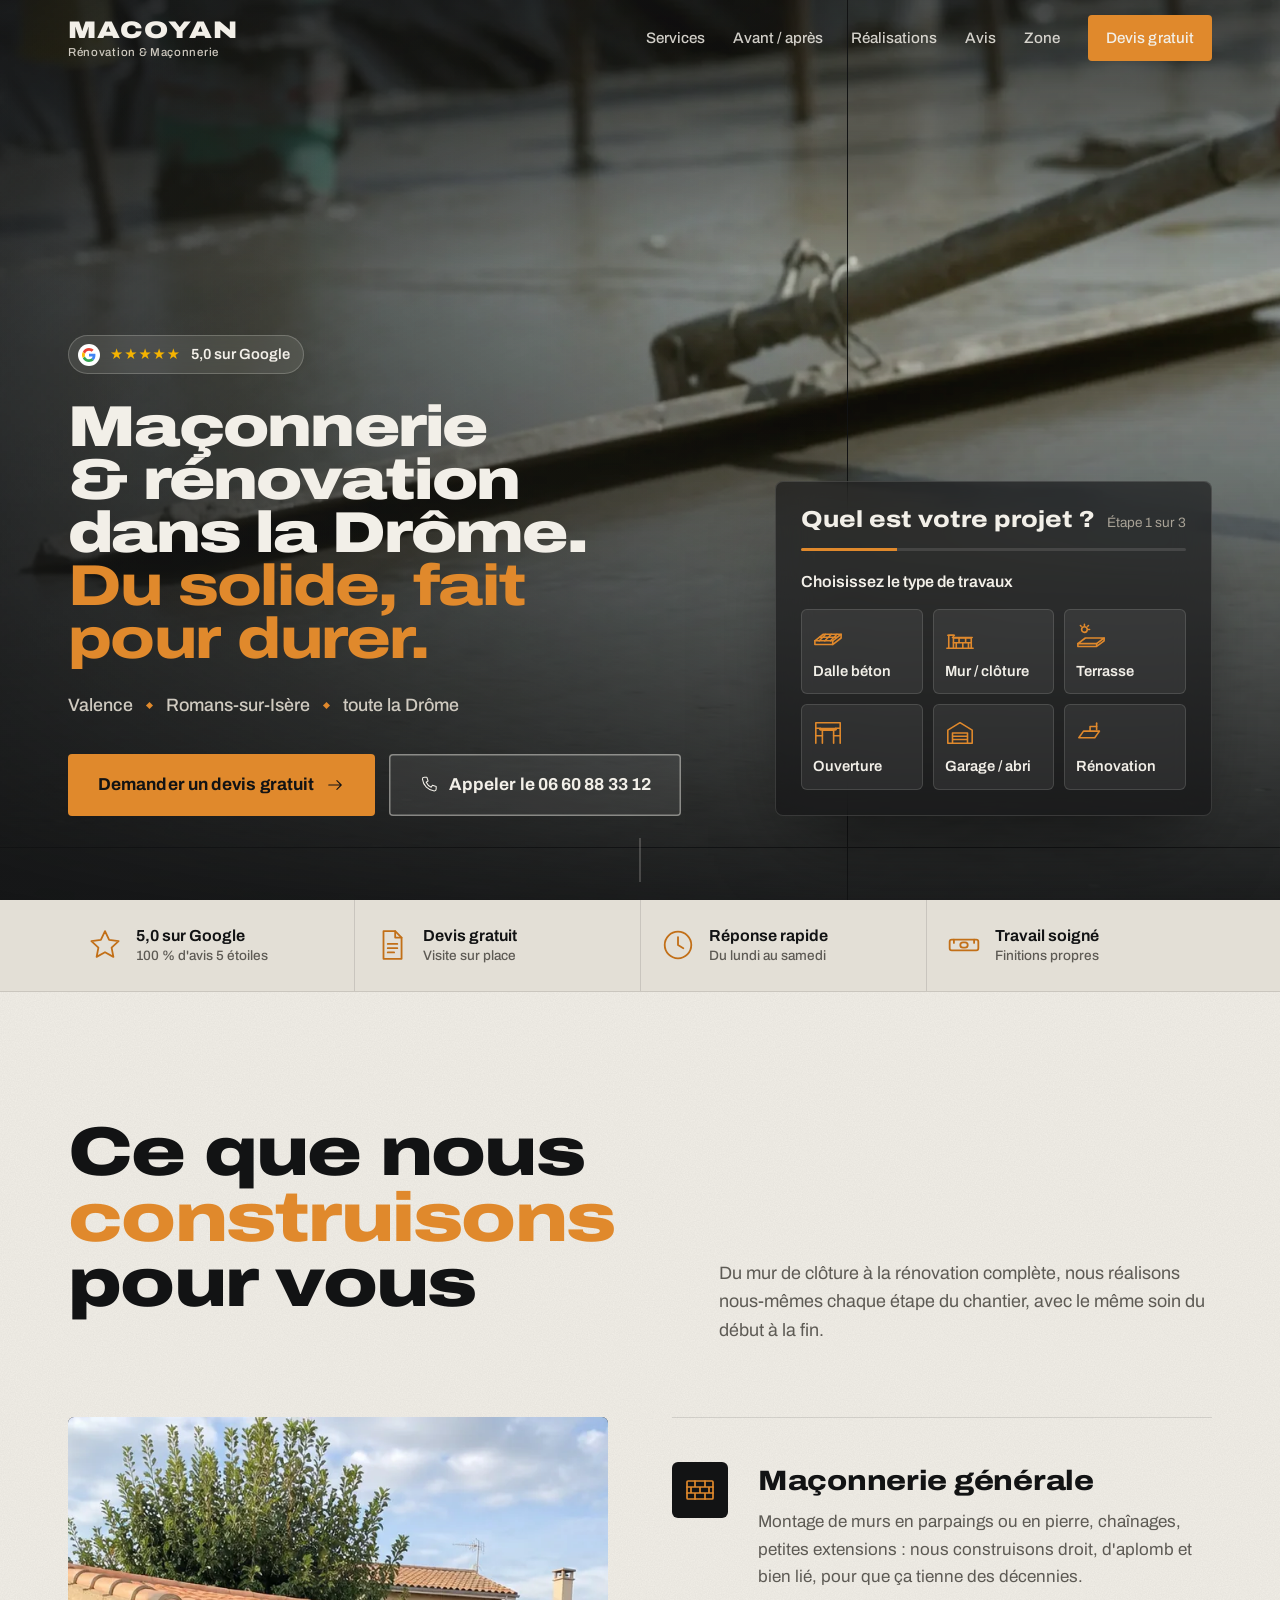
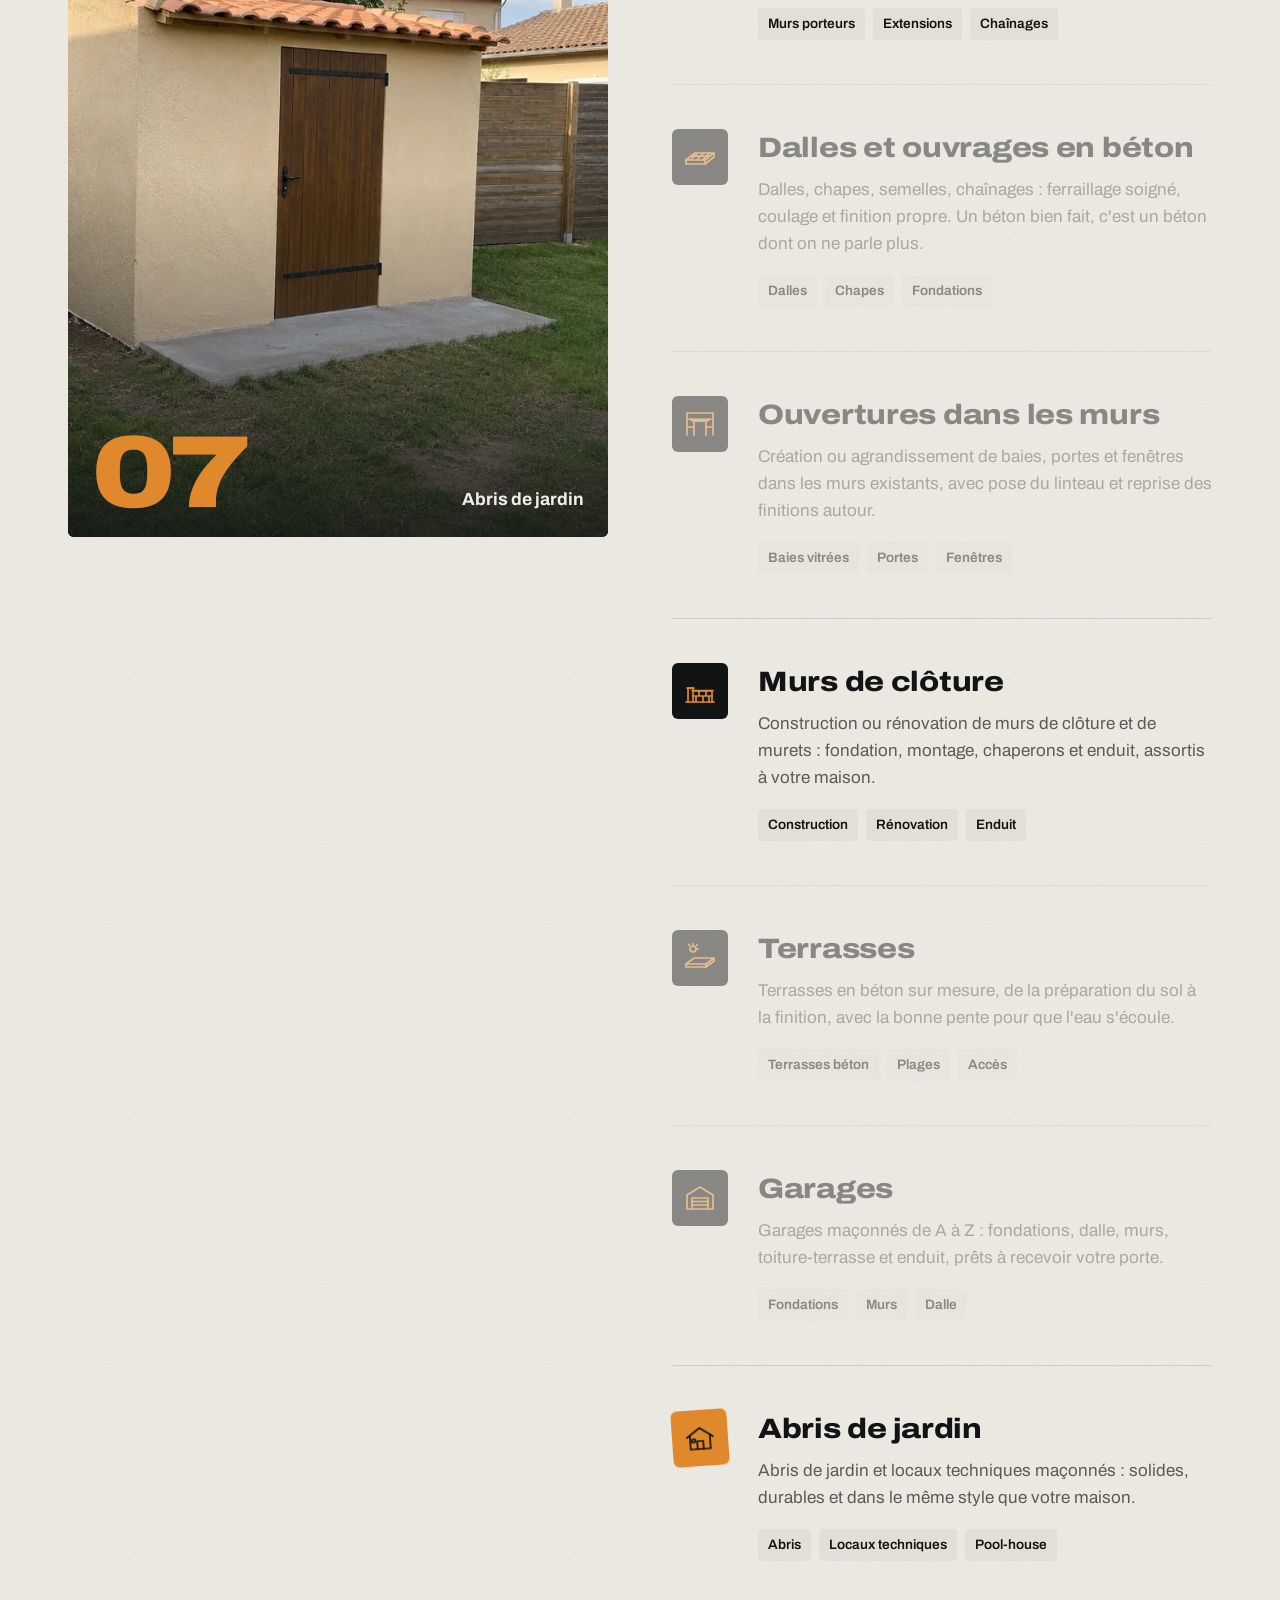
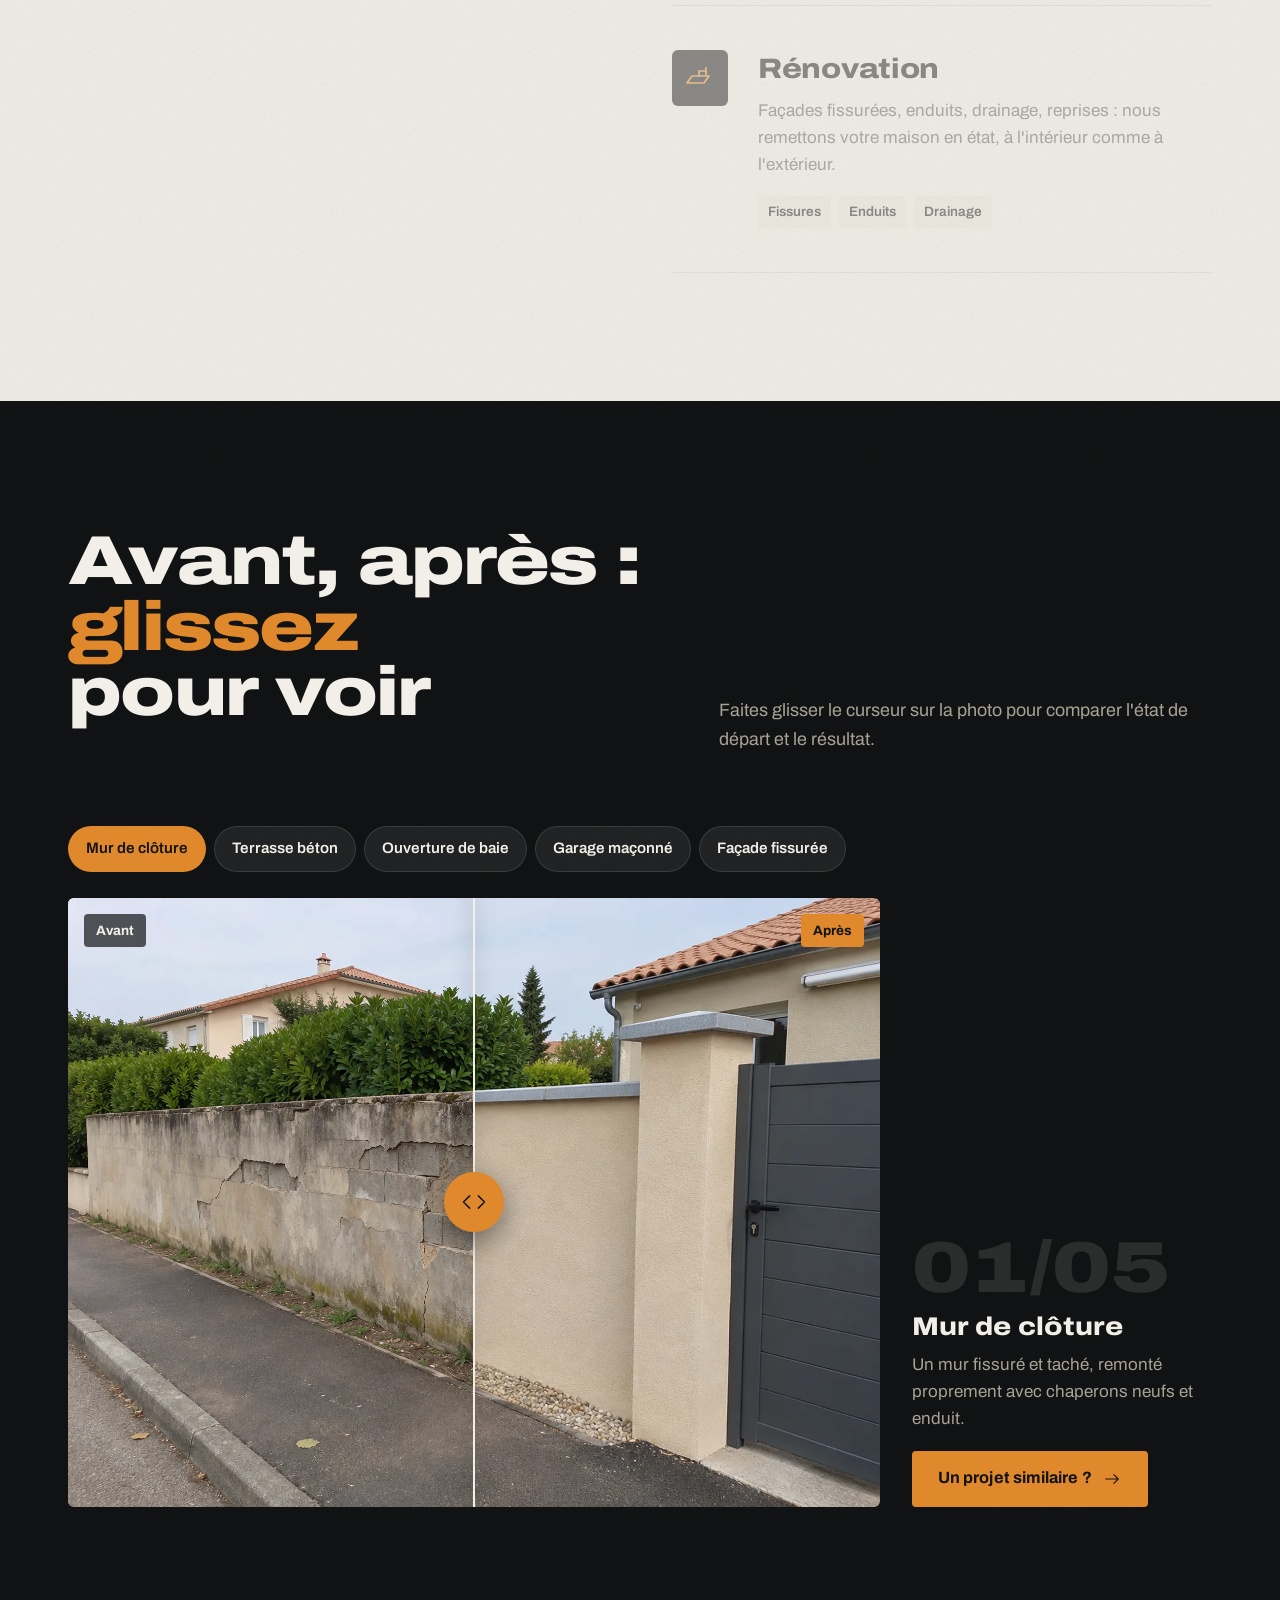
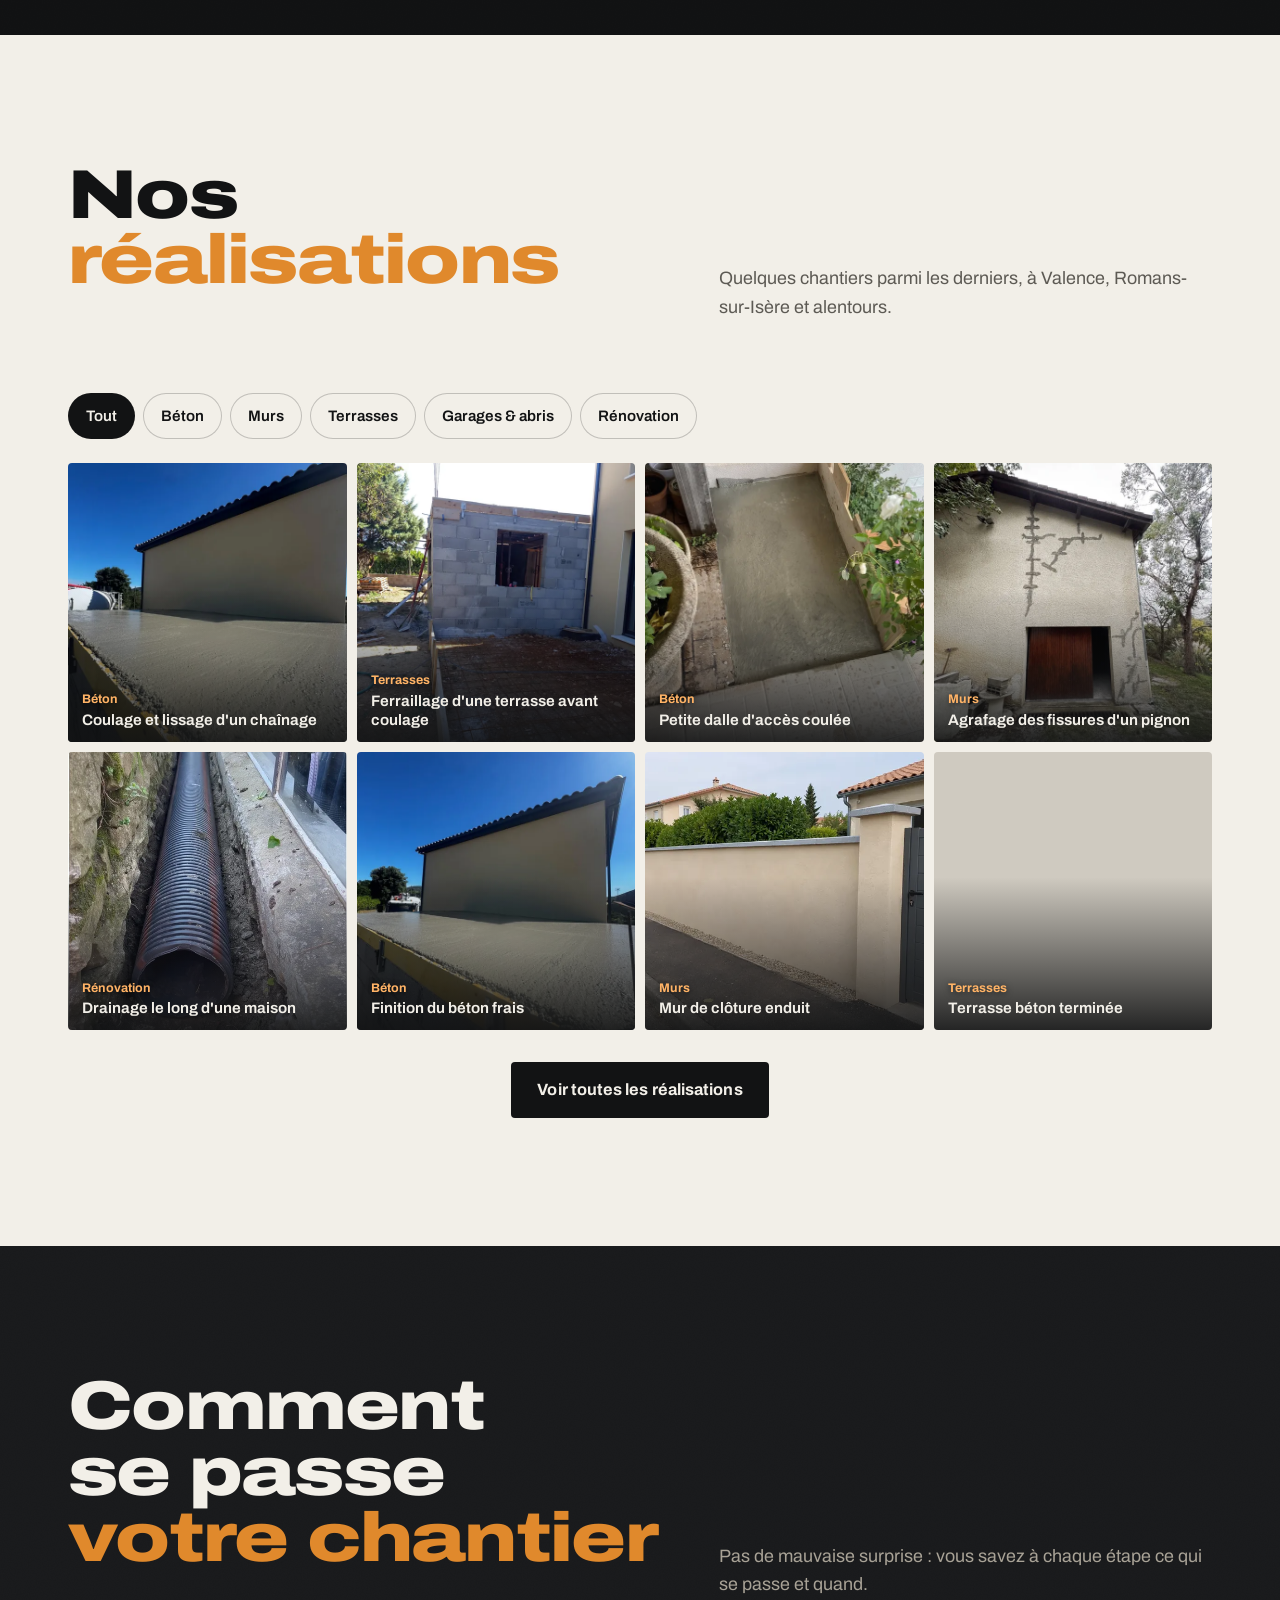
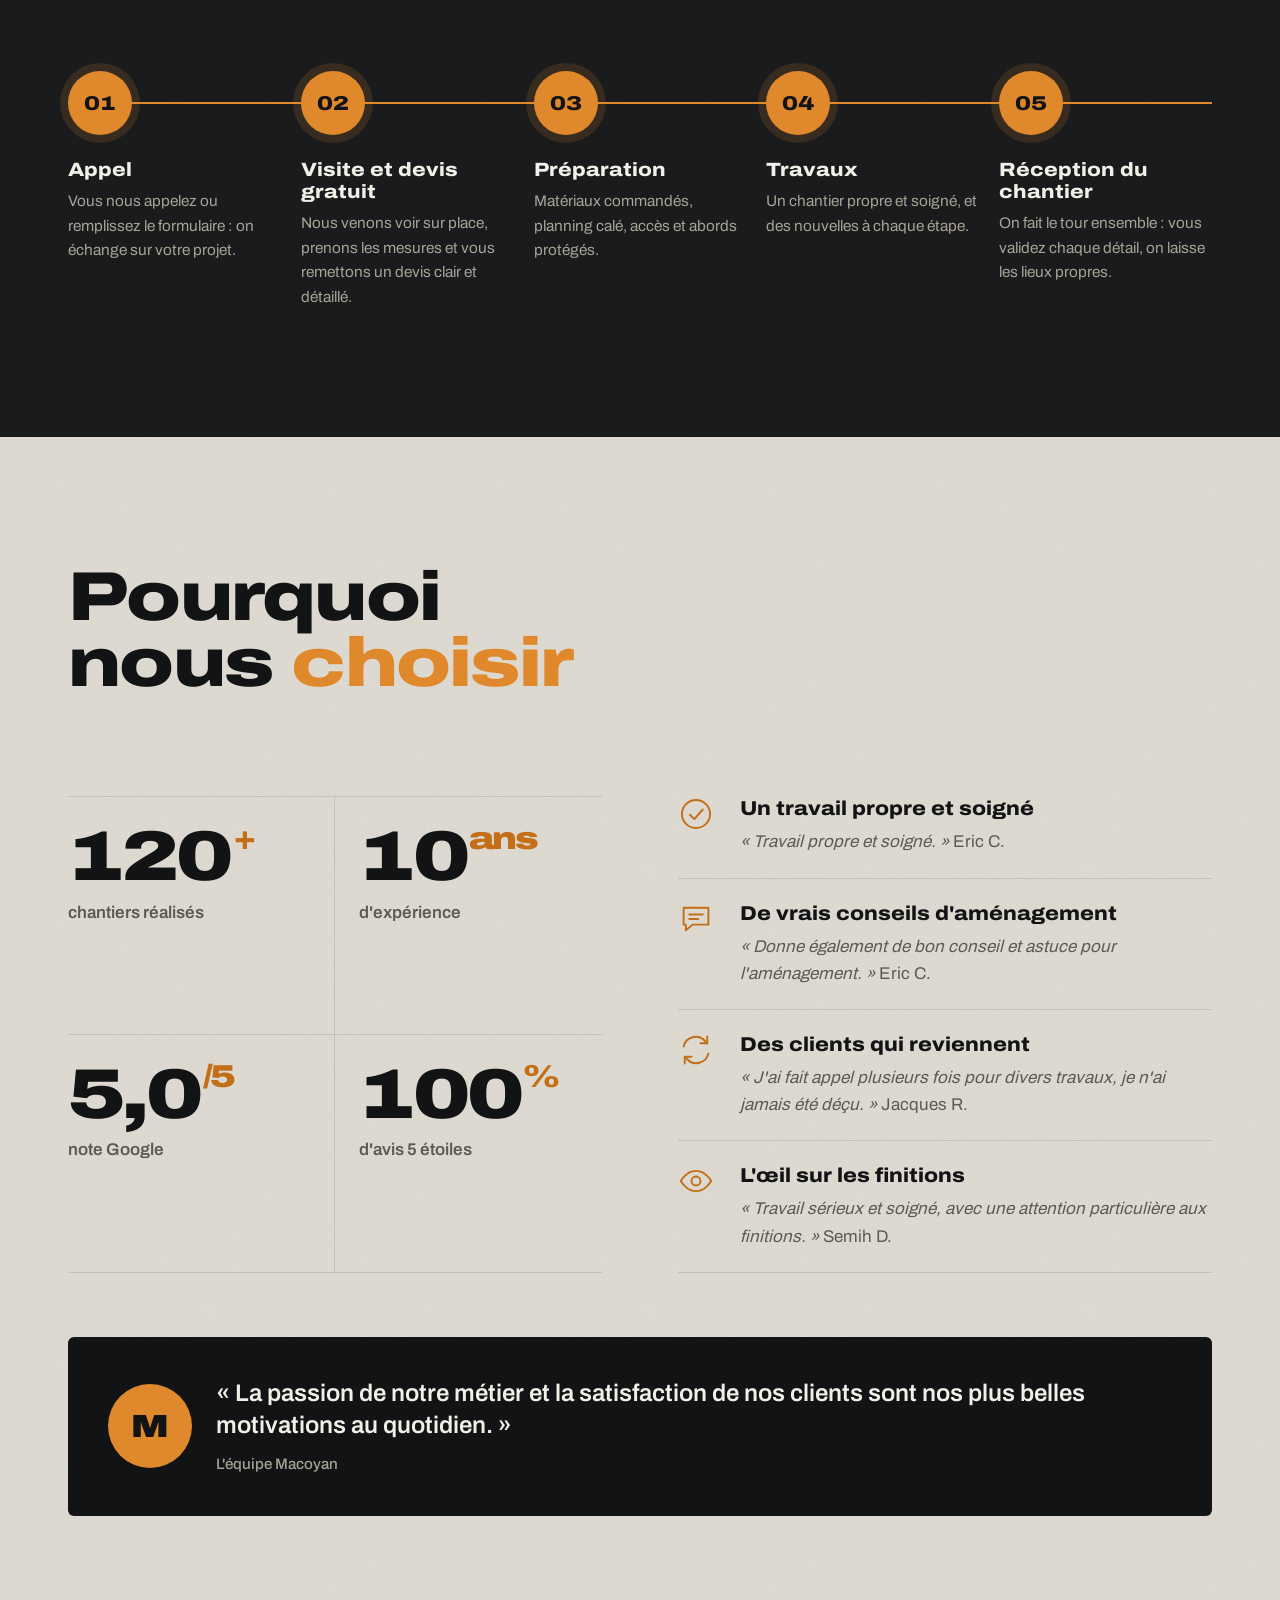
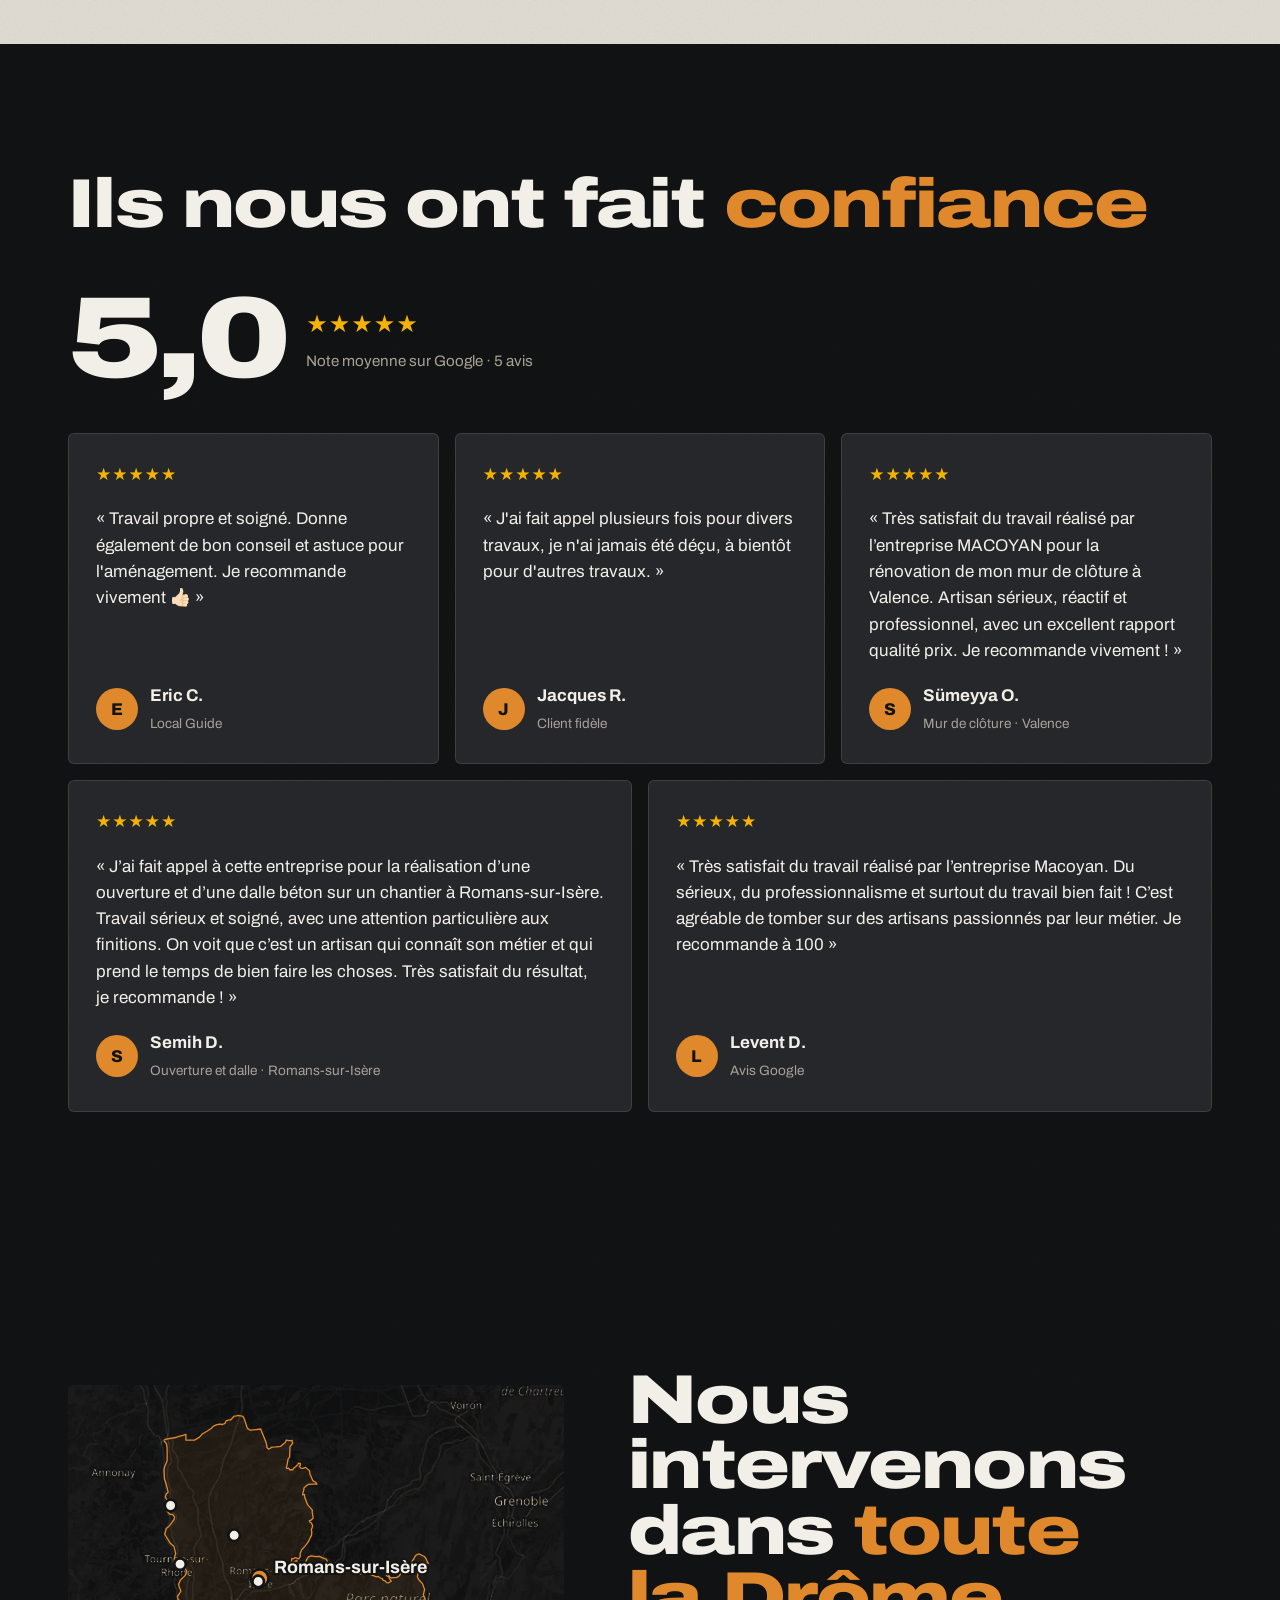
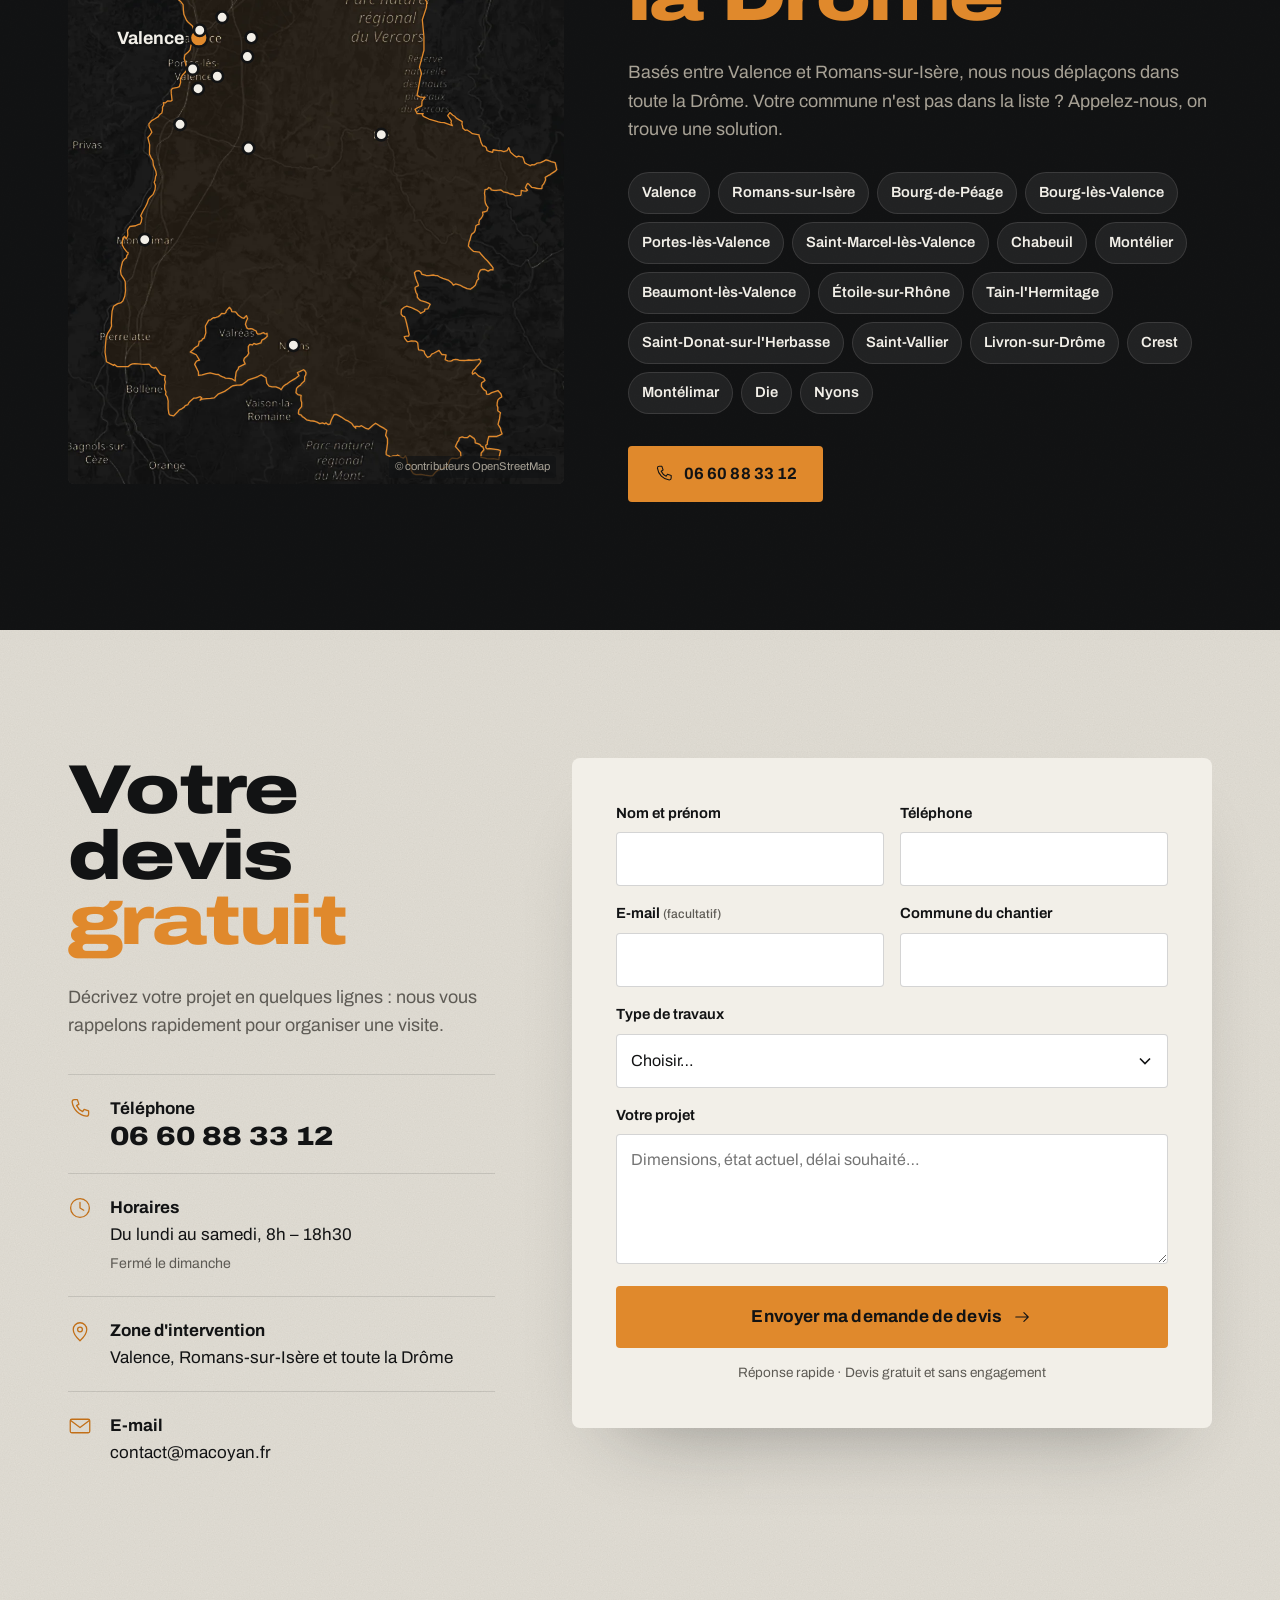
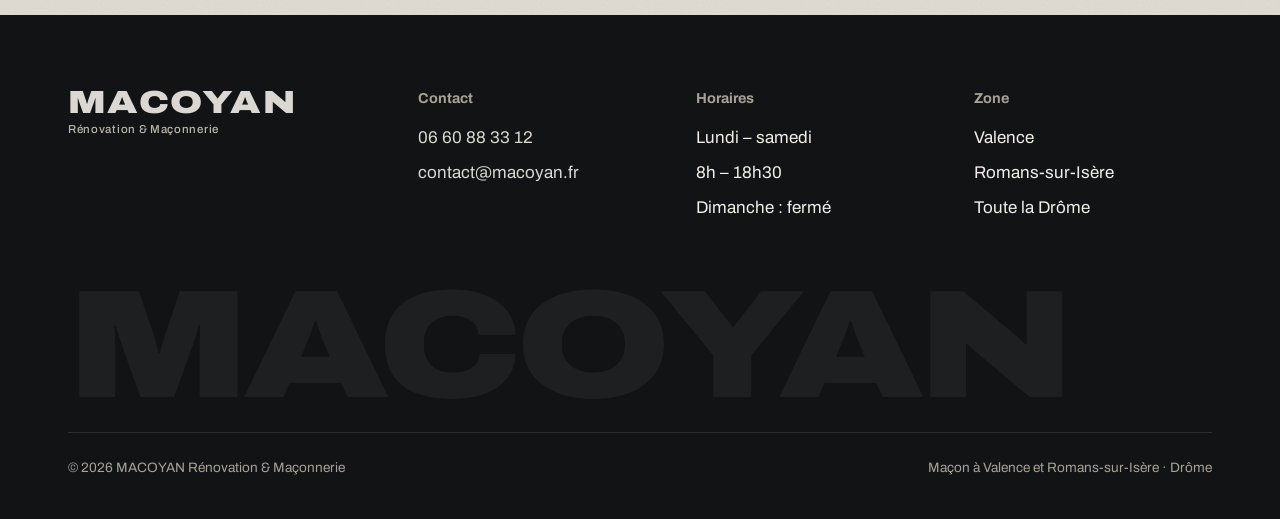
==== index.html @ d6d42682 "Ajout démo MACOYAN Rénovation" ====
<!doctype html>
<html lang="fr">
<head>
<meta charset="utf-8">
<meta name="viewport" content="width=device-width, initial-scale=1, viewport-fit=cover">
<script>document.documentElement.style.setProperty("--vh",innerHeight/100+"px")</script>
<title>MACOYAN Rénovation &amp; Maçonnerie · Maçon à Valence et Romans-sur-Isère (Drôme)</title>
<meta name="description" content="Maçon à Valence, Romans-sur-Isère et dans toute la Drôme : dalles béton, murs de clôture, ouvertures, terrasses, garages, abris de jardin et rénovation. Noté 5,0 sur Google. Devis gratuit au 06 60 88 33 12.">
<meta name="robots" content="noindex, nofollow">
<meta name="theme-color" content="#121314">
<link rel="icon" href="favicon.svg" type="image/svg+xml">
<link rel="apple-touch-icon" href="apple-touch-icon.png">
<meta property="og:type" content="website">
<meta property="og:locale" content="fr_FR">
<meta property="og:title" content="MACOYAN Rénovation &amp; Maçonnerie · Maçon dans la Drôme">
<meta property="og:description" content="Maçonnerie, béton et rénovation à Valence, Romans-sur-Isère et dans toute la Drôme. 5,0 sur Google. Devis gratuit.">
<meta property="og:image" content="https://rovia-demos.github.io/macoyan-renovation/og-image.jpg">
<meta property="og:url" content="https://rovia-demos.github.io/macoyan-renovation/">
<meta name="twitter:card" content="summary_large_image">
<link rel="preload" href="fonts/archivo-wdth.woff2" as="font" type="font/woff2" crossorigin>
<link rel="preload" href="img/hero-poster-960.webp" as="image" media="(max-width: 760px)">
<link rel="preload" href="img/hero-poster-1920.webp" as="image" media="(min-width: 761px)">
<link rel="stylesheet" href="css/style.css?v=11271047">
<script type="application/ld+json">{"@context": "https://schema.org", "@type": "HomeAndConstructionBusiness", "name": "MACOYAN Rénovation & Maçonnerie", "description": "Maçon à Valence et Romans-sur-Isère : maçonnerie générale, dalles béton, ouvertures, murs de clôture, terrasses, garages, abris de jardin et rénovation dans toute la Drôme.", "telephone": "+33660883312", "image": "https://rovia-demos.github.io/macoyan-renovation/og-image.jpg", "url": "https://rovia-demos.github.io/macoyan-renovation/", "areaServed": [{"@type": "City", "name": "Valence"}, {"@type": "City", "name": "Romans-sur-Isère"}, {"@type": "City", "name": "Bourg-de-Péage"}, {"@type": "City", "name": "Bourg-lès-Valence"}, {"@type": "City", "name": "Chabeuil"}, {"@type": "AdministrativeArea", "name": "Drôme"}], "openingHoursSpecification": [{"@type": "OpeningHoursSpecification", "dayOfWeek": ["Monday", "Tuesday", "Wednesday", "Thursday", "Friday", "Saturday"], "opens": "08:00", "closes": "18:30"}], "aggregateRating": {"@type": "AggregateRating", "ratingValue": "5", "reviewCount": "5", "bestRating": "5"}, "priceRange": "Devis gratuit"}</script>
</head>
<body>
<a class="skip" href="#contenu">Aller au contenu</a>
<header class="site-header" id="header">
 <div class="wrap">
  <a class="logo" href="#top" aria-label="MACOYAN, retour en haut"><b translate="no">MACOYAN</b><span>Rénovation &amp; Maçonnerie</span></a>
  <button class="burger" id="burger" aria-label="Ouvrir le menu" aria-expanded="false" aria-controls="nav"><span></span><span></span><span></span></button>
  <nav class="nav" id="nav" aria-label="Navigation principale">
   <a href="#services">Services</a>
   <a href="#avant-apres">Avant / après</a>
   <a href="#realisations">Réalisations</a>
   <a href="#avis">Avis</a>
   <a href="#zone">Zone</a>
   <a class="btn" href="#devis">Devis gratuit</a>
  </nav>
 </div>
</header>

<main id="contenu">
<section class="hero" id="top" aria-label="Présentation">
 <div class="hero-media">
  <img width="1920" height="1080" src="img/hero-poster-1920.webp" srcset="img/hero-poster-960.webp 960w, img/hero-poster-1920.webp 1920w" sizes="100vw" alt="" fetchpriority="high">
  <video id="heroVideo" muted loop playsinline preload="none" aria-hidden="true" data-src-sm="video/hero-720.mp4" data-src-lg="video/hero-1080.mp4"></video>
 </div>
 <div class="wrap">
  <div class="hero-top">
   <a class="badge-g fade-up" style="animation-delay:.05s" href="#avis"><span class="g"><svg viewBox="0 0 48 48" aria-hidden="true"><path fill="#EA4335" d="M24 9.5c3.5 0 6.6 1.2 9.1 3.6l6.8-6.8C35.8 2.4 30.3 0 24 0 14.6 0 6.6 5.4 2.6 13.3l7.9 6.1C12.4 13.6 17.7 9.5 24 9.5z"/><path fill="#4285F4" d="M46.1 24.5c0-1.6-.1-3.1-.4-4.5H24v9h12.4c-.5 2.9-2.2 5.4-4.6 7l7.4 5.8c4.3-4 6.9-9.9 6.9-17.3z"/><path fill="#FBBC05" d="M10.5 28.6a14.5 14.5 0 0 1 0-9.2l-7.9-6.1a24 24 0 0 0 0 21.4z"/><path fill="#34A853" d="M24 48c6.5 0 11.9-2.1 15.9-5.8l-7.4-5.8c-2.1 1.4-4.8 2.3-8.5 2.3-6.3 0-11.6-4.2-13.5-9.9l-7.9 6.1C6.6 42.6 14.6 48 24 48z"/></svg></span><span class="stars" aria-hidden="true">★★★★★</span><span>5,0 sur Google</span></a>
   <h1><span class="word"><span style="animation-delay:0.10s">Maçonnerie</span></span> <span class="word"><span style="animation-delay:0.15s">&amp;</span></span> <span class="word"><span style="animation-delay:0.19s">rénovation</span></span> <span class="word"><span style="animation-delay:0.24s">dans</span></span> <span class="word"><span style="animation-delay:0.28s">la</span></span> <span class="word"><span style="animation-delay:0.32s">Drôme.</span></span> <span class="l2"><span class="word"><span style="animation-delay:0.37s">Du</span></span> <span class="word"><span style="animation-delay:0.42s">solide,</span></span> <span class="word"><span style="animation-delay:0.46s">fait</span></span> <span class="word"><span style="animation-delay:0.51s">pour</span></span> <span class="word"><span style="animation-delay:0.55s">durer.</span></span></span></h1>
   <p class="hero-sub fade-up" style="animation-delay:.55s"><span>Valence</span><span>Romans-sur-Isère</span><span>toute la Drôme</span></p>
   <div class="hero-ctas fade-up" id="heroCtas" style="animation-delay:.65s">
    <a class="btn" href="#devis">Demander un devis gratuit <svg viewBox="0 0 32 32" fill="none" stroke="currentColor" stroke-width="1.7" stroke-linecap="round" stroke-linejoin="round" aria-hidden="true"><path d="M6 16h20M19 9l7 7-7 7"/></svg></a>
    <a class="btn btn-ghost" href="tel:+33660883312"><svg viewBox="0 0 32 32" fill="none" stroke="currentColor" stroke-width="1.7" stroke-linecap="round" stroke-linejoin="round" aria-hidden="true"><path d="M8.5 3.5h4l2 6-3 2a16 16 0 0 0 8 8l2-3 6 2v4a3 3 0 0 1-3 3A22 22 0 0 1 5.5 6.5a3 3 0 0 1 3-3z"/></svg> Appeler le 06 60 88 33 12</a>
   </div>
  </div>
  <div class="sim fade-up" id="sim" style="animation-delay:.8s">
   <div class="sim-top"><h2>Quel est votre projet ?</h2><span class="sim-step" id="simStep">Étape 1 sur 3</span></div>
   <div class="sim-bar" aria-hidden="true"><i id="simBar"></i></div>
   <div class="sim-panel on" data-step="1">
    <p class="sim-q">Choisissez le type de travaux</p>
    <div class="sim-grid">
<button type="button" class="chip" data-type="dalle" aria-pressed="false"><svg viewBox="0 0 32 32" fill="none" stroke="currentColor" stroke-width="1.7" stroke-linecap="round" stroke-linejoin="round" aria-hidden="true"><path d="M2 19 11 12h19l-9 7z"/><path d="M2 19v4h19v-4M21 23l9-7v-4"/><path d="M7 15.2h18M13.5 12l-6.8 7M19.5 12l-6.8 7M25.5 12l-6.8 7"/></svg><span>Dalle béton</span></button>
<button type="button" class="chip" data-type="mur" aria-pressed="false"><svg viewBox="0 0 32 32" fill="none" stroke="currentColor" stroke-width="1.7" stroke-linecap="round" stroke-linejoin="round" aria-hidden="true"><path d="M2 27h28"/><path d="M4 27V13h5v14M9 16h19v11"/><path d="M3 13h7M8 15.5h21"/><path d="M9 21h19M15 16v5M22 16v5M12 21v6M19 21v6M25 21v6"/></svg><span>Mur / clôture</span></button>
<button type="button" class="chip" data-type="terrasse" aria-pressed="false"><svg viewBox="0 0 32 32" fill="none" stroke="currentColor" stroke-width="1.7" stroke-linecap="round" stroke-linejoin="round" aria-hidden="true"><path d="M2 22 10 16h20l-8 6z"/><path d="M2 22v3h20v-3M22 25l8-6v-3"/><circle cx="9" cy="7" r="3"/><path d="M9 1.5v1.2M14.5 7h-1.2M4.7 2.7l.8.8M13.3 2.7l-.8.8"/></svg><span>Terrasse</span></button>
<button type="button" class="chip" data-type="ouverture" aria-pressed="false"><svg viewBox="0 0 32 32" fill="none" stroke="currentColor" stroke-width="1.7" stroke-linecap="round" stroke-linejoin="round" aria-hidden="true"><path d="M3 27V5h26v22"/><path d="M10 27V13h12v14"/><path d="M8 12h16" stroke-width="3"/><path d="M3 11h5M24 11h5M3 19h7M22 19h7"/></svg><span>Ouverture</span></button>
<button type="button" class="chip" data-type="garage" aria-pressed="false"><svg viewBox="0 0 32 32" fill="none" stroke="currentColor" stroke-width="1.7" stroke-linecap="round" stroke-linejoin="round" aria-hidden="true"><path d="M3 13 16 5l13 8v14H3z"/><path d="M8 27V16h16v11M8 19.5h16M8 23h16"/></svg><span>Garage / abri</span></button>
<button type="button" class="chip" data-type="renovation" aria-pressed="false"><svg viewBox="0 0 32 32" fill="none" stroke="currentColor" stroke-width="1.7" stroke-linecap="round" stroke-linejoin="round" aria-hidden="true"><path d="M3 21h17l5-7H8z"/><path d="M15 14V9h7"/><path d="M22 5.5v7"/></svg><span>Rénovation</span></button>
</div>
   </div>
   <div class="sim-panel" data-step="2">
    <p class="sim-q" id="simQ2">Quelle surface environ ?</p>
    <div class="sim-grid two" id="simOpts2"></div>
    <button type="button" class="sim-back" data-back>Retour</button>
   </div>
   <div class="sim-panel" data-step="3">
    <p class="sim-q">Pour quand ?</p>
    <div class="sim-grid two" id="simOpts3"></div>
    <button type="button" class="sim-back" data-back>Retour</button>
   </div>
   <div class="sim-panel sim-done" data-step="4">
    <p>Parfait. Votre demande est prête, il ne reste que vos coordonnées.</p>
    <div class="recap" id="simRecap"></div>
    <a class="btn" href="#devis" id="simGo">Recevoir mon devis gratuit <svg viewBox="0 0 32 32" fill="none" stroke="currentColor" stroke-width="1.7" stroke-linecap="round" stroke-linejoin="round" aria-hidden="true"><path d="M6 16h20M19 9l7 7-7 7"/></svg></a>
    <button type="button" class="sim-back" data-restart>Recommencer</button>
   </div>
  </div>
 </div>
 <div class="scroll-cue" aria-hidden="true"></div>
</section>

<section class="trust" aria-label="Nos engagements">
 <div class="wrap">
  <ul>
   <li><svg viewBox="0 0 32 32" fill="none" stroke="currentColor" stroke-width="1.7" stroke-linecap="round" stroke-linejoin="round" aria-hidden="true"><path d="m16 3 3.9 8.2 8.9 1.1-6.6 6.1 1.7 8.8L16 22.8l-7.9 4.4 1.7-8.8-6.6-6.1 8.9-1.1z"/></svg><span>5,0 sur Google<small>100 % d'avis 5 étoiles</small></span></li>
   <li><svg viewBox="0 0 32 32" fill="none" stroke="currentColor" stroke-width="1.7" stroke-linecap="round" stroke-linejoin="round" aria-hidden="true"><path d="M8 3h11l6 6v20H8z"/><path d="M19 3v6h6M12 15h9M12 19h9M12 23h6"/></svg><span>Devis gratuit<small>Visite sur place</small></span></li>
   <li><svg viewBox="0 0 32 32" fill="none" stroke="currentColor" stroke-width="1.7" stroke-linecap="round" stroke-linejoin="round" aria-hidden="true"><circle cx="16" cy="16" r="12.5"/><path d="M16 8.5V16l5 3"/></svg><span>Réponse rapide<small>Du lundi au samedi</small></span></li>
   <li><svg viewBox="0 0 32 32" fill="none" stroke="currentColor" stroke-width="1.7" stroke-linecap="round" stroke-linejoin="round" aria-hidden="true"><rect x="2.5" y="11" width="27" height="10" rx="2"/><rect x="12.5" y="13.5" width="7" height="5" rx="2.5"/><path d="M6.5 11v3M25.5 11v3"/></svg><span>Travail soigné<small>Finitions propres</small></span></li>
  </ul>
 </div>
</section>

<section class="sec services grain" id="services" aria-labelledby="t-services">
 <div class="wrap">
  <div class="sec-head">
   <h2 class="h2 rv-in" id="t-services">Ce que nous <em>construisons</em> pour vous</h2>
   <p class="lead rv-in d1">Du mur de clôture à la rénovation complète, nous réalisons nous-mêmes chaque étape du chantier, avec le même soin du début à la fin.</p>
  </div>
  <div class="svc-layout">
   <div class="svc-board" id="svcBoard" aria-hidden="true">
<figure class="on"><img width="600" height="800" src="img/terrasse-ferraillage-600.webp" srcset="img/terrasse-ferraillage-600.webp 600w, img/terrasse-ferraillage-1200.webp 1200w" sizes="(min-width:981px) 50vw, 1px" alt=""></figure>
<figure class=""><img width="600" height="800" src="img/chainage-beton-600.webp" srcset="img/chainage-beton-600.webp 600w, img/chainage-beton-1200.webp 1200w" sizes="(min-width:981px) 50vw, 1px" alt="" loading=lazy decoding=async></figure>
<figure class=""><img width="600" height="452" src="img/ouverture-baie-600.webp" srcset="img/ouverture-baie-600.webp 600w, img/ouverture-baie-1200.webp 1200w" sizes="(min-width:981px) 50vw, 1px" alt="" loading=lazy decoding=async></figure>
<figure class=""><img width="600" height="452" src="img/cloture-neuve-600.webp" srcset="img/cloture-neuve-600.webp 600w, img/cloture-neuve-1200.webp 1200w" sizes="(min-width:981px) 50vw, 1px" alt="" loading=lazy decoding=async></figure>
<figure class=""><img width="600" height="802" src="img/terrasse-finie-600.webp" srcset="img/terrasse-finie-600.webp 600w, img/terrasse-finie-1200.webp 1200w" sizes="(min-width:981px) 50vw, 1px" alt="" loading=lazy decoding=async></figure>
<figure class=""><img width="600" height="452" src="img/garage-neuf-600.webp" srcset="img/garage-neuf-600.webp 600w, img/garage-neuf-1200.webp 1200w" sizes="(min-width:981px) 50vw, 1px" alt="" loading=lazy decoding=async></figure>
<figure class=""><img width="600" height="452" src="img/abri-jardin-600.webp" srcset="img/abri-jardin-600.webp 600w, img/abri-jardin-1200.webp 1200w" sizes="(min-width:981px) 50vw, 1px" alt="" loading=lazy decoding=async></figure>
<figure class=""><img width="600" height="802" src="img/facade-renovee-600.webp" srcset="img/facade-renovee-600.webp 600w, img/facade-renovee-1200.webp 1200w" sizes="(min-width:981px) 50vw, 1px" alt="" loading=lazy decoding=async></figure>
<div class="svc-sign"><b id="svcNum">01</b><span id="svcName">Maçonnerie générale</span></div>
   </div>
   <ol class="svc-list">
<li class="svc on" data-i="0">
     <div class="svc-ico"><svg viewBox="0 0 32 32" fill="none" stroke="currentColor" stroke-width="1.7" stroke-linecap="round" stroke-linejoin="round" aria-hidden="true"><rect x="3" y="7" width="26" height="18" rx="1"/><path d="M3 13h26M3 19h26M11 7v6M21 7v6M7 13v6M16 13v6M25 13v6M11 19v6M21 19v6"/></svg></div>
     <h3>Maçonnerie générale</h3>
     <p>Montage de murs en parpaings ou en pierre, chaînages, petites extensions : nous construisons droit, d'aplomb et bien lié, pour que ça tienne des décennies.</p>
     <ul aria-label="Exemples"><li>Murs porteurs</li><li>Extensions</li><li>Chaînages</li></ul>
     <figure class="svc-photo"><img width="600" height="800" src="img/terrasse-ferraillage-600.webp" srcset="img/terrasse-ferraillage-600.webp 600w, img/terrasse-ferraillage-1200.webp 1200w" sizes="(max-width:980px) 92vw, 1px" alt="Extension en parpaings en cours de construction à côté d&#x27;une maison" loading=lazy decoding=async></figure>
    </li>
<li class="svc" data-i="1">
     <div class="svc-ico"><svg viewBox="0 0 32 32" fill="none" stroke="currentColor" stroke-width="1.7" stroke-linecap="round" stroke-linejoin="round" aria-hidden="true"><path d="M2 19 11 12h19l-9 7z"/><path d="M2 19v4h19v-4M21 23l9-7v-4"/><path d="M7 15.2h18M13.5 12l-6.8 7M19.5 12l-6.8 7M25.5 12l-6.8 7"/></svg></div>
     <h3>Dalles et ouvrages en béton</h3>
     <p>Dalles, chapes, semelles, chaînages : ferraillage soigné, coulage et finition propre. Un béton bien fait, c'est un béton dont on ne parle plus.</p>
     <ul aria-label="Exemples"><li>Dalles</li><li>Chapes</li><li>Fondations</li></ul>
     <figure class="svc-photo"><img width="600" height="800" src="img/chainage-beton-600.webp" srcset="img/chainage-beton-600.webp 600w, img/chainage-beton-1200.webp 1200w" sizes="(max-width:980px) 92vw, 1px" alt="Béton frais coulé et lissé sur le haut d&#x27;un mur" loading=lazy decoding=async></figure>
    </li>
<li class="svc" data-i="2">
     <div class="svc-ico"><svg viewBox="0 0 32 32" fill="none" stroke="currentColor" stroke-width="1.7" stroke-linecap="round" stroke-linejoin="round" aria-hidden="true"><path d="M3 27V5h26v22"/><path d="M10 27V13h12v14"/><path d="M8 12h16" stroke-width="3"/><path d="M3 11h5M24 11h5M3 19h7M22 19h7"/></svg></div>
     <h3>Ouvertures dans les murs</h3>
     <p>Création ou agrandissement de baies, portes et fenêtres dans les murs existants, avec pose du linteau et reprise des finitions autour.</p>
     <ul aria-label="Exemples"><li>Baies vitrées</li><li>Portes</li><li>Fenêtres</li></ul>
     <figure class="svc-photo"><img width="600" height="452" src="img/ouverture-baie-600.webp" srcset="img/ouverture-baie-600.webp 600w, img/ouverture-baie-1200.webp 1200w" sizes="(max-width:980px) 92vw, 1px" alt="Grande baie vitrée posée dans une nouvelle ouverture de façade" loading=lazy decoding=async></figure>
    </li>
<li class="svc" data-i="3">
     <div class="svc-ico"><svg viewBox="0 0 32 32" fill="none" stroke="currentColor" stroke-width="1.7" stroke-linecap="round" stroke-linejoin="round" aria-hidden="true"><path d="M2 27h28"/><path d="M4 27V13h5v14M9 16h19v11"/><path d="M3 13h7M8 15.5h21"/><path d="M9 21h19M15 16v5M22 16v5M12 21v6M19 21v6M25 21v6"/></svg></div>
     <h3>Murs de clôture</h3>
     <p>Construction ou rénovation de murs de clôture et de murets : fondation, montage, chaperons et enduit, assortis à votre maison.</p>
     <ul aria-label="Exemples"><li>Construction</li><li>Rénovation</li><li>Enduit</li></ul>
     <figure class="svc-photo"><img width="600" height="452" src="img/cloture-neuve-600.webp" srcset="img/cloture-neuve-600.webp 600w, img/cloture-neuve-1200.webp 1200w" sizes="(max-width:980px) 92vw, 1px" alt="Mur de clôture enduit avec portail le long d&#x27;un trottoir" loading=lazy decoding=async></figure>
    </li>
<li class="svc" data-i="4">
     <div class="svc-ico"><svg viewBox="0 0 32 32" fill="none" stroke="currentColor" stroke-width="1.7" stroke-linecap="round" stroke-linejoin="round" aria-hidden="true"><path d="M2 22 10 16h20l-8 6z"/><path d="M2 22v3h20v-3M22 25l8-6v-3"/><circle cx="9" cy="7" r="3"/><path d="M9 1.5v1.2M14.5 7h-1.2M4.7 2.7l.8.8M13.3 2.7l-.8.8"/></svg></div>
     <h3>Terrasses</h3>
     <p>Terrasses en béton sur mesure, de la préparation du sol à la finition, avec la bonne pente pour que l'eau s'écoule.</p>
     <ul aria-label="Exemples"><li>Terrasses béton</li><li>Plages</li><li>Accès</li></ul>
     <figure class="svc-photo"><img width="600" height="802" src="img/terrasse-finie-600.webp" srcset="img/terrasse-finie-600.webp 600w, img/terrasse-finie-1200.webp 1200w" sizes="(max-width:980px) 92vw, 1px" alt="Terrasse en béton terminée devant une extension enduite" loading=lazy decoding=async></figure>
    </li>
<li class="svc" data-i="5">
     <div class="svc-ico"><svg viewBox="0 0 32 32" fill="none" stroke="currentColor" stroke-width="1.7" stroke-linecap="round" stroke-linejoin="round" aria-hidden="true"><path d="M3 13 16 5l13 8v14H3z"/><path d="M8 27V16h16v11M8 19.5h16M8 23h16"/></svg></div>
     <h3>Garages</h3>
     <p>Garages maçonnés de A à Z : fondations, dalle, murs, toiture-terrasse et enduit, prêts à recevoir votre porte.</p>
     <ul aria-label="Exemples"><li>Fondations</li><li>Murs</li><li>Dalle</li></ul>
     <figure class="svc-photo"><img width="600" height="452" src="img/garage-neuf-600.webp" srcset="img/garage-neuf-600.webp 600w, img/garage-neuf-1200.webp 1200w" sizes="(max-width:980px) 92vw, 1px" alt="Garage maçonné neuf à côté d&#x27;une maison" loading=lazy decoding=async></figure>
    </li>
<li class="svc" data-i="6">
     <div class="svc-ico"><svg viewBox="0 0 32 32" fill="none" stroke="currentColor" stroke-width="1.7" stroke-linecap="round" stroke-linejoin="round" aria-hidden="true"><path d="M3 15 16 6l13 9"/><path d="M6 13v14h20V13"/><path d="M13 27v-8h6v8M8 17h3v3H8z"/></svg></div>
     <h3>Abris de jardin</h3>
     <p>Abris de jardin et locaux techniques maçonnés : solides, durables et dans le même style que votre maison.</p>
     <ul aria-label="Exemples"><li>Abris</li><li>Locaux techniques</li><li>Pool-house</li></ul>
     <figure class="svc-photo"><img width="600" height="452" src="img/abri-jardin-600.webp" srcset="img/abri-jardin-600.webp 600w, img/abri-jardin-1200.webp 1200w" sizes="(max-width:980px) 92vw, 1px" alt="Abri de jardin maçonné avec toit en tuiles au fond d&#x27;un jardin" loading=lazy decoding=async></figure>
    </li>
<li class="svc" data-i="7">
     <div class="svc-ico"><svg viewBox="0 0 32 32" fill="none" stroke="currentColor" stroke-width="1.7" stroke-linecap="round" stroke-linejoin="round" aria-hidden="true"><path d="M3 21h17l5-7H8z"/><path d="M15 14V9h7"/><path d="M22 5.5v7"/></svg></div>
     <h3>Rénovation</h3>
     <p>Façades fissurées, enduits, drainage, reprises : nous remettons votre maison en état, à l'intérieur comme à l'extérieur.</p>
     <ul aria-label="Exemples"><li>Fissures</li><li>Enduits</li><li>Drainage</li></ul>
     <figure class="svc-photo"><img width="600" height="802" src="img/facade-renovee-600.webp" srcset="img/facade-renovee-600.webp 600w, img/facade-renovee-1200.webp 1200w" sizes="(max-width:980px) 92vw, 1px" alt="Pignon de maison rénové avec un enduit neuf" loading=lazy decoding=async></figure>
    </li>
</ol>
  </div>
 </div>
</section>

<section class="sec ba dark grain" id="avant-apres" aria-labelledby="t-ba">
 <div class="wrap">
  <div class="sec-head">
   <h2 class="h2 rv-in" id="t-ba">Avant, après : <em>glissez</em> pour voir</h2>
   <p class="lead rv-in d1">Faites glisser le curseur sur la photo pour comparer l'état de départ et le résultat.</p>
  </div>
  <div class="ba-tabs" role="group" aria-label="Choisir un chantier">
<button class="tab" aria-pressed="true" data-k="cloture" data-t="Mur de clôture" data-d="Un mur fissuré et taché, remonté proprement avec chaperons neufs et enduit.">Mur de clôture</button>
<button class="tab" aria-pressed="false" data-k="terrasse" data-t="Terrasse béton" data-d="Du ferraillage à la dalle finie : une terrasse nette, prête à vivre.">Terrasse béton</button>
<button class="tab" aria-pressed="false" data-k="ouverture" data-t="Ouverture de baie" data-d="Un mur plein ouvert pour une grande baie vitrée, linteau et finitions compris.">Ouverture de baie</button>
<button class="tab" aria-pressed="false" data-k="garage" data-t="Garage maçonné" data-d="Sur un terrain vide, un garage enduit assorti à la maison.">Garage maçonné</button>
<button class="tab" aria-pressed="false" data-k="facade" data-t="Façade fissurée" data-d="Fissures agrafées puis pignon entièrement réenduit.">Façade fissurée</button>
</div>
  <div class="ba-stage rv-in">
   <div class="ba-slider hint" id="baSlider">
    <img id="baAfter" width="800" height="600" src="img/cloture-apres-800.webp" srcset="img/cloture-apres-800.webp 800w, img/cloture-apres-1600.webp 1600w" sizes="(max-width:980px) 92vw, 900px" alt="Après : Mur de clôture" loading="lazy" decoding="async">
    <img id="baBefore" width="800" height="600" class="ba-before" src="img/cloture-avant-800.webp" srcset="img/cloture-avant-800.webp 800w, img/cloture-avant-1600.webp 1600w" sizes="(max-width:980px) 92vw, 900px" alt="Avant : Mur de clôture" loading="lazy" decoding="async">
    <span class="ba-label l">Avant</span><span class="ba-label r">Après</span>
    <div class="ba-line" aria-hidden="true"></div>
    <button class="ba-handle" id="baHandle" role="slider" aria-label="Comparer avant et après" aria-valuemin="0" aria-valuemax="100" aria-valuenow="50"><svg viewBox="0 0 32 32" fill="none" stroke="currentColor" stroke-width="1.7" stroke-linecap="round" stroke-linejoin="round" aria-hidden="true"><path d="M11 9 4 16l7 7M21 9l7 7-7 7"/></svg></button>
   </div>
   <div class="ba-info">
    <div class="ba-count num" id="baCount">01/05</div>
    <h3 id="baTitle">Mur de clôture</h3>
    <p id="baDesc">Un mur fissuré et taché, remonté proprement avec chaperons neufs et enduit.</p>
    <a class="btn" href="#devis">Un projet similaire ? <svg viewBox="0 0 32 32" fill="none" stroke="currentColor" stroke-width="1.7" stroke-linecap="round" stroke-linejoin="round" aria-hidden="true"><path d="M6 16h20M19 9l7 7-7 7"/></svg></a>
   </div>
  </div>
 </div>
</section>

<section class="sec gal" id="realisations" aria-labelledby="t-gal">
 <div class="wrap">
  <div class="sec-head">
   <h2 class="h2 rv-in" id="t-gal">Nos <em>réalisations</em></h2>
   <p class="lead rv-in d1">Quelques chantiers parmi les derniers, à Valence, Romans-sur-Isère et alentours.</p>
  </div>
  <div class="filters" role="group" aria-label="Filtrer les réalisations">
   <button class="tab" aria-pressed="true" data-f="all">Tout</button>
   <button class="tab" aria-pressed="false" data-f="beton">Béton</button>
   <button class="tab" aria-pressed="false" data-f="murs">Murs</button>
   <button class="tab" aria-pressed="false" data-f="terrasses">Terrasses</button>
   <button class="tab" aria-pressed="false" data-f="garages">Garages &amp; abris</button>
   <button class="tab" aria-pressed="false" data-f="renovation">Rénovation</button>
  </div>
  <div class="grid" id="grid">
<button type="button" class="tile" data-cat="beton" data-full="img/chainage-beton-1200.webp" data-cap="Coulage et lissage d&#x27;un chaînage" aria-label="Agrandir : Coulage et lissage d&#x27;un chaînage"><img width="600" height="800" src="img/chainage-beton-600.webp" srcset="img/chainage-beton-600.webp 600w, img/chainage-beton-1200.webp 1200w" sizes="(max-width:760px) 46vw, 300px" alt="Coulage et lissage d&#x27;un chaînage" loading=lazy decoding=async><span class="cap"><span class="cat">Béton</span>Coulage et lissage d'un chaînage</span></button>
<button type="button" class="tile" data-cat="terrasses" data-full="img/terrasse-ferraillage-1200.webp" data-cap="Ferraillage d&#x27;une terrasse avant coulage" aria-label="Agrandir : Ferraillage d&#x27;une terrasse avant coulage"><img width="600" height="800" src="img/terrasse-ferraillage-600.webp" srcset="img/terrasse-ferraillage-600.webp 600w, img/terrasse-ferraillage-1200.webp 1200w" sizes="(max-width:760px) 46vw, 300px" alt="Ferraillage d&#x27;une terrasse avant coulage" loading=lazy decoding=async><span class="cap"><span class="cat">Terrasses</span>Ferraillage d'une terrasse avant coulage</span></button>
<button type="button" class="tile" data-cat="beton" data-full="img/dallette-apres-1200.webp" data-cap="Petite dalle d&#x27;accès coulée" aria-label="Agrandir : Petite dalle d&#x27;accès coulée"><img width="600" height="563" src="img/dallette-apres-600.webp" srcset="img/dallette-apres-600.webp 600w, img/dallette-apres-1200.webp 1200w" sizes="(max-width:760px) 46vw, 300px" alt="Petite dalle d&#x27;accès coulée" loading=lazy decoding=async><span class="cap"><span class="cat">Béton</span>Petite dalle d'accès coulée</span></button>
<button type="button" class="tile" data-cat="murs" data-full="img/facade-fissuree-1200.webp" data-cap="Agrafage des fissures d&#x27;un pignon" aria-label="Agrandir : Agrafage des fissures d&#x27;un pignon"><img width="600" height="800" src="img/facade-fissuree-600.webp" srcset="img/facade-fissuree-600.webp 600w, img/facade-fissuree-1200.webp 1200w" sizes="(max-width:760px) 46vw, 300px" alt="Agrafage des fissures d&#x27;un pignon" loading=lazy decoding=async><span class="cap"><span class="cat">Murs</span>Agrafage des fissures d'un pignon</span></button>
<button type="button" class="tile" data-cat="renovation" data-full="img/drainage-pendant-1000.webp" data-cap="Drainage le long d&#x27;une maison" aria-label="Agrandir : Drainage le long d&#x27;une maison"><img width="500" height="652" src="img/drainage-pendant-500.webp" srcset="img/drainage-pendant-500.webp 500w, img/drainage-pendant-1000.webp 1000w" sizes="(max-width:760px) 46vw, 300px" alt="Drainage le long d&#x27;une maison" loading=lazy decoding=async><span class="cap"><span class="cat">Rénovation</span>Drainage le long d'une maison</span></button>
<button type="button" class="tile" data-cat="beton" data-full="img/chainage-beton-2-1200.webp" data-cap="Finition du béton frais" aria-label="Agrandir : Finition du béton frais"><img width="600" height="800" src="img/chainage-beton-2-600.webp" srcset="img/chainage-beton-2-600.webp 600w, img/chainage-beton-2-1200.webp 1200w" sizes="(max-width:760px) 46vw, 300px" alt="Finition du béton frais" loading=lazy decoding=async><span class="cap"><span class="cat">Béton</span>Finition du béton frais</span></button>
<!-- EXEMPLE – à remplacer --><button type="button" class="tile" data-cat="murs" data-full="img/cloture-neuve-1200.webp" data-cap="Mur de clôture enduit" aria-label="Agrandir : Mur de clôture enduit"><img width="600" height="452" src="img/cloture-neuve-600.webp" srcset="img/cloture-neuve-600.webp 600w, img/cloture-neuve-1200.webp 1200w" sizes="(max-width:760px) 46vw, 300px" alt="Mur de clôture enduit" loading=lazy decoding=async><span class="cap"><span class="cat">Murs</span>Mur de clôture enduit</span></button>
<!-- EXEMPLE – à remplacer --><button type="button" class="tile" data-cat="terrasses" data-full="img/terrasse-finie-1200.webp" data-cap="Terrasse béton terminée" aria-label="Agrandir : Terrasse béton terminée"><img width="600" height="802" src="img/terrasse-finie-600.webp" srcset="img/terrasse-finie-600.webp 600w, img/terrasse-finie-1200.webp 1200w" sizes="(max-width:760px) 46vw, 300px" alt="Terrasse béton terminée" loading=lazy decoding=async><span class="cap"><span class="cat">Terrasses</span>Terrasse béton terminée</span></button>
<!-- EXEMPLE – à remplacer --><button type="button" class="tile" data-cat="garages" data-full="img/garage-neuf-1200.webp" data-cap="Garage maçonné neuf" aria-label="Agrandir : Garage maçonné neuf"><img width="600" height="452" src="img/garage-neuf-600.webp" srcset="img/garage-neuf-600.webp 600w, img/garage-neuf-1200.webp 1200w" sizes="(max-width:760px) 46vw, 300px" alt="Garage maçonné neuf" loading=lazy decoding=async><span class="cap"><span class="cat">Garages & abris</span>Garage maçonné neuf</span></button>
<!-- EXEMPLE – à remplacer --><button type="button" class="tile" data-cat="renovation" data-full="img/ouverture-baie-1200.webp" data-cap="Ouverture pour une baie vitrée" aria-label="Agrandir : Ouverture pour une baie vitrée"><img width="600" height="452" src="img/ouverture-baie-600.webp" srcset="img/ouverture-baie-600.webp 600w, img/ouverture-baie-1200.webp 1200w" sizes="(max-width:760px) 46vw, 300px" alt="Ouverture pour une baie vitrée" loading=lazy decoding=async><span class="cap"><span class="cat">Rénovation</span>Ouverture pour une baie vitrée</span></button>
<button type="button" class="tile" data-cat="renovation" data-full="img/drainage-apres-1000.webp" data-cap="Drain posé et gravier" aria-label="Agrandir : Drain posé et gravier"><img width="500" height="724" src="img/drainage-apres-500.webp" srcset="img/drainage-apres-500.webp 500w, img/drainage-apres-1000.webp 1000w" sizes="(max-width:760px) 46vw, 300px" alt="Drain posé et gravier" loading=lazy decoding=async><span class="cap"><span class="cat">Rénovation</span>Drain posé et gravier</span></button>
<!-- EXEMPLE – à remplacer --><button type="button" class="tile" data-cat="garages" data-full="img/abri-jardin-1200.webp" data-cap="Abri de jardin maçonné" aria-label="Agrandir : Abri de jardin maçonné"><img width="600" height="452" src="img/abri-jardin-600.webp" srcset="img/abri-jardin-600.webp 600w, img/abri-jardin-1200.webp 1200w" sizes="(max-width:760px) 46vw, 300px" alt="Abri de jardin maçonné" loading=lazy decoding=async><span class="cap"><span class="cat">Garages & abris</span>Abri de jardin maçonné</span></button>
</div>
  <div class="gal-more"><button class="btn btn-dark" id="galMore" type="button">Voir toutes les réalisations</button></div>
 </div>
</section>

<section class="sec process dark grain" id="chantier" aria-labelledby="t-proc">
 <div class="wrap">
  <div class="sec-head">
   <h2 class="h2 rv-in" id="t-proc">Comment se passe <em>votre chantier</em></h2>
   <p class="lead rv-in d1">Pas de mauvaise surprise : vous savez à chaque étape ce qui se passe et quand.</p>
  </div>
  <ol class="steps" id="steps">
<li class="step"><span class="step-n num">01</span><h3>Appel</h3><p>Vous nous appelez ou remplissez le formulaire : on échange sur votre projet.</p></li>
<li class="step"><span class="step-n num">02</span><h3>Visite et devis gratuit</h3><p>Nous venons voir sur place, prenons les mesures et vous remettons un devis clair et détaillé.</p></li>
<li class="step"><span class="step-n num">03</span><h3>Préparation</h3><p>Matériaux commandés, planning calé, accès et abords protégés.</p></li>
<li class="step"><span class="step-n num">04</span><h3>Travaux</h3><p>Un chantier propre et soigné, et des nouvelles à chaque étape.</p></li>
<li class="step"><span class="step-n num">05</span><h3>Réception du chantier</h3><p>On fait le tour ensemble : vous validez chaque détail, on laisse les lieux propres.</p></li>
</ol>
 </div>
</section>

<section class="sec why grain" id="pourquoi" aria-labelledby="t-why">
 <div class="wrap">
  <div class="sec-head">
   <h2 class="h2 rv-in" id="t-why">Pourquoi nous <em>choisir</em></h2>
   <p class="lead rv-in d1">Ce ne sont pas nos mots, ce sont ceux de nos clients.</p>
  </div>
  <div class="why-grid">
   <div class="stats rv-in" id="stats">
    <!-- EXEMPLE – à remplacer --><div class="stat"><b class="num"><span data-count="120">0</span><sup>+</sup></b><span>chantiers réalisés</span></div>
    <!-- EXEMPLE – à remplacer --><div class="stat"><b class="num"><span data-count="10">0</span><sup>ans</sup></b><span>d'expérience</span></div>
    <div class="stat"><b class="num"><span data-count="5" data-dec="1">0</span><sup>/5</sup></b><span>note Google</span></div>
    <div class="stat"><b class="num"><span data-count="100">0</span><sup>%</sup></b><span>d'avis 5 étoiles</span></div>
   </div>
   <ul class="reasons">
    <li class="reason rv-in"><svg viewBox="0 0 32 32" fill="none" stroke="currentColor" stroke-width="1.7" stroke-linecap="round" stroke-linejoin="round" aria-hidden="true"><circle cx="16" cy="16" r="12.5"/><path d="m10.5 16.5 4 4 7.5-8.5"/></svg><h3>Un travail propre et soigné</h3><p><q>Travail propre et soigné.</q> Eric C.</p></li>
    <li class="reason rv-in d1"><svg viewBox="0 0 32 32" fill="none" stroke="currentColor" stroke-width="1.7" stroke-linecap="round" stroke-linejoin="round" aria-hidden="true"><path d="M5 6h22v15H13l-6 5v-5H5z"/><path d="M10 12h12M10 16h8"/></svg><h3>De vrais conseils d'aménagement</h3><p><q>Donne également de bon conseil et astuce pour l'aménagement.</q> Eric C.</p></li>
    <li class="reason rv-in d2"><svg viewBox="0 0 32 32" fill="none" stroke="currentColor" stroke-width="1.7" stroke-linecap="round" stroke-linejoin="round" aria-hidden="true"><path d="M5 13a11 11 0 0 1 19-5l2 2"/><path d="M26 4v6h-6"/><path d="M27 19a11 11 0 0 1-19 5l-2-2"/><path d="M6 28v-6h6"/></svg><h3>Des clients qui reviennent</h3><p><q>J'ai fait appel plusieurs fois pour divers travaux, je n'ai jamais été déçu.</q> Jacques R.</p></li>
    <li class="reason rv-in d3"><svg viewBox="0 0 32 32" fill="none" stroke="currentColor" stroke-width="1.7" stroke-linecap="round" stroke-linejoin="round" aria-hidden="true"><path d="M2.5 16S7.5 7 16 7s13.5 9 13.5 9-5 9-13.5 9S2.5 16 2.5 16z"/><circle cx="16" cy="16" r="4"/></svg><h3>L'œil sur les finitions</h3><p><q>Travail sérieux et soigné, avec une attention particulière aux finitions.</q> Semih D.</p></li>
   </ul>
  </div>
  <div class="word-team rv-in">
   <div class="mono" aria-hidden="true">M</div>
   <div><blockquote>« La passion de notre métier et la satisfaction de nos clients sont nos plus belles motivations au quotidien. »</blockquote><cite>L'équipe Macoyan</cite></div>
  </div>
 </div>
</section>

<section class="sec reviews dark grain" id="avis" aria-labelledby="t-rv">
 <div class="wrap">
  <div class="rv-head">
   <h2 class="h2 rv-in" id="t-rv">Ils nous ont fait <em>confiance</em></h2>
   <div class="rv-score rv-in d1"><b class="num">5,0</b><div><span class="stars" aria-hidden="true">★★★★★</span><small>Note moyenne sur Google · 5 avis</small></div></div>
  </div>
  <div class="rv-grid">
<article class="rv rv-in d0"><span class="stars" aria-label="5 étoiles sur 5">★★★★★</span><blockquote>« Travail propre et soigné. Donne également de bon conseil et astuce pour l&#x27;aménagement. Je recommande vivement 👍🏻 »</blockquote><footer><span class="av" aria-hidden="true">E</span><div><b>Eric C.</b><small>Local Guide</small></div></footer></article>
<article class="rv rv-in d1"><span class="stars" aria-label="5 étoiles sur 5">★★★★★</span><blockquote>« J&#x27;ai fait appel plusieurs fois pour divers travaux, je n&#x27;ai jamais été déçu, à bientôt pour d&#x27;autres travaux. »</blockquote><footer><span class="av" aria-hidden="true">J</span><div><b>Jacques R.</b><small>Client fidèle</small></div></footer></article>
<article class="rv rv-in d2"><span class="stars" aria-label="5 étoiles sur 5">★★★★★</span><blockquote>« Très satisfait du travail réalisé par l’entreprise MACOYAN pour la rénovation de mon mur de clôture à Valence. Artisan sérieux, réactif et professionnel, avec un excellent rapport qualité prix. Je recommande vivement ! »</blockquote><footer><span class="av" aria-hidden="true">S</span><div><b>Sümeyya O.</b><small>Mur de clôture · Valence</small></div></footer></article>
<article class="rv rv-in d0"><span class="stars" aria-label="5 étoiles sur 5">★★★★★</span><blockquote>« J’ai fait appel à cette entreprise pour la réalisation d’une ouverture et d’une dalle béton sur un chantier à Romans-sur-Isère. Travail sérieux et soigné, avec une attention particulière aux finitions. On voit que c’est un artisan qui connaît son métier et qui prend le temps de bien faire les choses. Très satisfait du résultat, je recommande ! »</blockquote><footer><span class="av" aria-hidden="true">S</span><div><b>Semih D.</b><small>Ouverture et dalle · Romans-sur-Isère</small></div></footer></article>
<article class="rv rv-in d1"><span class="stars" aria-label="5 étoiles sur 5">★★★★★</span><blockquote>« Très satisfait du travail réalisé par l’entreprise Macoyan. Du sérieux, du professionnalisme et surtout du travail bien fait ! C’est agréable de tomber sur des artisans passionnés par leur métier. Je recommande à 100 »</blockquote><footer><span class="av" aria-hidden="true">L</span><div><b>Levent D.</b><small>Avis Google</small></div></footer></article>
</div>
 </div>
</section>

<section class="sec zone grain dark" id="zone" aria-labelledby="t-zone">
 <div class="wrap zone-grid">
  <div class="map rv-in" id="map">
   <img width="473" height="666" src="img/carte-666.webp" srcset="img/carte-666.webp 473w, img/carte-1333.webp 946w" sizes="(max-width:980px) 92vw, 45vw" alt="Carte de la Drôme avec nos communes d'intervention" loading="lazy" decoding="async">
   <svg viewBox="0 0 946 1333" aria-hidden="false" role="group" aria-label="Communes d'intervention"><path class="dep" d="M182.4,105.3 L187.1,103.1 L193.4,102.1 L204.5,100.1 L211.0,98.0 L218.9,96.1 L224.9,94.3 L224.7,105.1 L241.1,105.2 L250.7,99.3 L255.6,93.7 L258.2,91.9 L265.8,87.7 L273.4,82.4 L275.6,79.9 L277.2,78.4 L283.7,75.7 L288.3,74.7 L291.3,74.8 L294.4,75.3 L299.2,73.1 L301.5,68.3 L303.7,67.5 L307.5,66.4 L310.3,66.2 L317.0,59.2 L321.3,58.8 L324.1,58.0 L327.4,58.6 L330.3,59.0 L333.4,59.8 L335.7,63.6 L342.1,82.8 L347.8,86.2 L367.2,83.9 L377.1,108.2 L378.8,114.2 L379.3,119.3 L382.6,122.4 L388.9,118.5 L396.5,118.1 L405.5,116.9 L410.1,113.0 L414.6,109.3 L416.2,104.9 L421.3,106.1 L427.2,105.7 L428.3,111.2 L423.3,117.6 L422.5,137.6 L419.6,140.9 L419.3,143.5 L418.4,147.4 L417.8,152.0 L416.1,157.1 L417.2,159.4 L420.6,158.5 L423.4,162.3 L425.4,161.5 L428.6,161.7 L430.8,158.1 L433.3,156.2 L437.8,152.1 L439.2,148.8 L442.9,149.6 L443.2,152.3 L441.3,155.7 L443.8,158.4 L447.6,159.0 L453.2,157.1 L458.4,161.8 L460.8,164.1 L461.0,169.3 L464.7,177.5 L466.6,182.2 L471.9,185.3 L474.6,189.1 L466.9,188.9 L457.8,189.5 L452.7,193.7 L449.6,196.6 L449.8,199.3 L447.7,206.6 L447.3,209.5 L450.6,208.6 L451.4,214.0 L456.6,228.0 L465.9,238.6 L465.5,242.4 L466.2,245.4 L467.3,253.5 L464.0,257.1 L460.2,258.9 L461.2,261.1 L464.3,263.5 L466.4,268.3 L465.6,271.6 L463.9,275.8 L464.8,280.4 L464.2,286.7 L461.7,291.4 L460.3,294.7 L457.3,300.2 L455.3,302.8 L452.2,306.8 L448.2,311.4 L445.5,314.1 L442.6,321.3 L443.0,326.5 L439.9,331.7 L433.2,329.3 L429.4,331.4 L426.6,330.9 L426.1,336.9 L429.9,338.2 L435.9,334.1 L438.0,339.6 L442.0,344.1 L444.8,345.0 L449.4,344.7 L452.3,342.3 L453.1,336.9 L454.8,333.4 L458.3,327.5 L463.9,325.9 L472.1,327.3 L479.3,326.6 L486.7,329.9 L492.3,331.8 L495.4,338.7 L500.1,342.8 L505.3,349.9 L511.3,350.6 L517.4,352.4 L520.8,351.5 L521.7,356.0 L524.7,357.3 L527.7,354.7 L529.6,351.1 L533.8,351.7 L538.3,351.7 L539.6,347.8 L542.2,349.2 L546.6,348.9 L550.0,350.5 L551.6,353.9 L550.7,358.4 L554.3,359.1 L558.6,360.4 L560.5,355.4 L562.5,354.8 L565.3,356.2 L567.5,352.2 L571.5,350.7 L575.5,349.4 L577.5,351.8 L577.8,357.0 L577.6,361.6 L587.9,365.8 L591.2,365.0 L596.9,368.4 L599.4,369.7 L601.1,372.5 L604.2,372.8 L607.3,376.8 L610.7,377.1 L616.4,374.2 L614.9,371.9 L612.5,369.0 L612.7,366.3 L609.1,364.8 L605.2,360.6 L606.6,355.8 L609.3,354.8 L611.3,361.7 L612.5,365.2 L616.5,367.9 L621.5,367.4 L627.3,366.7 L631.9,363.5 L634.7,358.1 L638.3,355.7 L643.0,358.7 L645.6,355.7 L647.4,353.1 L645.6,349.7 L650.8,344.3 L653.8,339.4 L657.0,334.5 L659.2,331.7 L661.1,327.6 L663.4,324.3 L669.4,322.1 L676.3,325.5 L679.4,327.0 L681.9,329.7 L684.2,335.1 L687.0,340.3 L678.9,338.0 L675.3,339.1 L673.1,345.1 L670.6,348.5 L669.2,353.8 L667.2,358.1 L666.2,366.0 L668.5,370.8 L675.8,378.7 L679.8,389.9 L677.5,400.1 L680.8,408.5 L684.1,413.5 L683.3,424.0 L675.5,447.6 L678.6,480.5 L678.6,505.7 L670.0,537.8 L674.0,550.1 L671.9,557.5 L665.4,592.3 L671.1,594.7 L677.6,595.7 L680.7,595.3 L678.4,597.7 L674.9,602.9 L674.4,611.8 L667.0,614.9 L661.6,618.5 L664.1,623.2 L665.7,626.7 L677.3,626.4 L675.4,628.6 L677.5,631.7 L688.1,636.8 L699.8,640.2 L706.1,642.3 L710.4,643.1 L717.0,643.5 L732.8,649.5 L730.1,643.9 L731.1,640.2 L723.9,630.3 L728.0,624.6 L733.8,629.7 L737.2,631.6 L740.2,635.1 L745.0,637.9 L751.5,641.7 L751.1,647.1 L752.0,649.4 L752.9,654.5 L757.3,658.3 L760.9,657.7 L766.9,661.5 L771.0,664.8 L783.7,666.9 L783.9,670.3 L785.8,674.6 L787.5,681.7 L790.7,687.9 L794.4,688.6 L797.4,691.3 L798.9,696.8 L802.6,698.3 L809.5,700.3 L810.6,695.4 L820.8,697.0 L825.5,697.2 L830.9,698.8 L837.0,696.9 L840.4,691.5 L843.7,700.1 L850.2,705.8 L854.9,709.3 L858.9,707.6 L862.3,708.4 L866.3,709.1 L868.0,711.2 L869.3,715.7 L870.9,720.5 L875.6,723.0 L881.5,725.6 L884.8,723.6 L888.6,724.3 L891.3,722.9 L894.3,720.8 L901.0,719.8 L906.9,717.2 L911.3,714.6 L916.1,715.9 L921.1,718.2 L928.7,720.0 L930.0,725.1 L931.8,733.1 L929.0,736.2 L923.1,739.9 L918.4,743.3 L914.9,744.9 L909.8,748.0 L910.4,750.7 L910.5,752.9 L906.6,761.0 L904.0,763.9 L903.4,769.3 L897.5,769.5 L893.2,768.8 L888.2,767.6 L883.9,767.0 L878.8,761.3 L876.7,759.7 L875.0,761.3 L874.1,762.9 L872.0,767.9 L876.0,772.6 L873.1,774.2 L868.6,773.7 L864.2,773.0 L863.9,779.8 L862.8,782.5 L852.7,783.2 L848.6,780.2 L844.7,779.8 L841.4,778.9 L838.4,777.4 L829.9,775.5 L825.5,772.0 L816.5,773.0 L811.8,772.9 L807.0,771.9 L805.6,768.9 L802.1,767.4 L799.6,770.4 L795.0,771.6 L794.0,778.5 L794.9,784.4 L794.9,792.0 L795.8,797.2 L798.2,802.0 L800.8,805.2 L798.9,812.0 L795.1,813.6 L790.3,814.5 L791.2,819.1 L790.0,822.2 L787.4,826.4 L784.6,829.0 L783.3,834.5 L783.8,837.5 L780.6,838.3 L777.6,840.3 L776.2,849.0 L773.9,853.3 L769.7,856.2 L768.0,860.7 L766.2,868.0 L764.5,871.9 L763.3,879.0 L768.0,884.5 L773.3,889.2 L780.5,890.0 L784.5,890.7 L787.2,894.1 L795.9,903.8 L799.4,907.0 L807.0,916.0 L810.4,920.7 L810.1,924.6 L806.1,924.0 L801.0,926.9 L794.7,923.7 L790.5,923.6 L786.3,924.8 L782.8,931.3 L781.7,936.8 L782.8,941.8 L779.9,944.3 L776.5,953.9 L771.2,958.3 L767.0,961.3 L761.0,960.2 L753.3,956.8 L746.9,953.3 L738.9,951.3 L734.6,953.5 L732.0,949.6 L724.7,943.9 L714.6,940.8 L708.5,938.0 L704.1,935.2 L700.7,935.2 L696.3,934.2 L688.2,935.2 L682.5,935.1 L674.2,932.3 L673.0,928.9 L671.4,927.6 L668.7,925.7 L663.7,926.8 L660.4,929.9 L661.8,936.1 L663.0,940.4 L664.7,945.4 L667.2,951.0 L668.0,954.4 L661.9,957.6 L661.7,960.6 L663.3,967.1 L665.9,971.6 L666.0,976.7 L670.4,981.6 L672.9,983.0 L681.2,985.4 L687.1,987.9 L690.5,990.0 L686.2,998.6 L680.6,999.2 L679.6,1003.3 L672.0,1007.3 L670.2,1004.7 L664.8,1001.0 L661.8,999.8 L657.8,997.7 L653.1,995.7 L645.7,993.7 L640.8,995.7 L635.7,999.8 L635.1,1008.7 L638.1,1012.4 L641.7,1013.5 L643.9,1020.1 L645.4,1025.7 L648.7,1040.4 L650.4,1048.0 L649.1,1050.7 L645.6,1050.6 L641.0,1051.5 L642.1,1055.1 L646.9,1061.3 L650.9,1060.9 L654.5,1059.6 L661.8,1060.1 L664.5,1061.3 L666.8,1063.8 L667.6,1072.4 L668.4,1076.8 L673.7,1077.4 L679.0,1079.2 L680.1,1084.2 L683.9,1089.2 L685.4,1091.3 L690.3,1089.5 L693.4,1085.0 L698.1,1082.9 L707.3,1077.9 L712.9,1086.1 L715.8,1085.8 L720.8,1086.5 L719.0,1095.8 L724.2,1098.0 L729.7,1098.5 L732.2,1097.6 L733.7,1096.1 L738.9,1095.1 L743.7,1095.8 L745.9,1097.0 L755.8,1097.2 L758.8,1097.0 L763.7,1096.2 L769.1,1096.7 L774.2,1096.4 L781.7,1095.4 L784.2,1094.5 L787.2,1098.2 L785.5,1101.6 L781.7,1106.2 L778.3,1109.9 L776.3,1113.0 L772.3,1116.4 L770.5,1121.2 L771.5,1123.4 L776.3,1120.3 L779.7,1123.6 L782.5,1126.5 L787.8,1129.1 L792.4,1130.9 L795.1,1134.9 L793.5,1136.6 L788.6,1139.6 L788.0,1146.3 L790.8,1150.2 L792.7,1152.8 L797.5,1155.9 L797.8,1161.2 L802.2,1161.7 L807.8,1158.4 L819.6,1154.4 L825.6,1161.0 L826.9,1166.6 L822.7,1169.3 L819.6,1172.3 L818.4,1177.4 L818.0,1182.5 L819.5,1186.8 L819.3,1193.0 L824.6,1196.7 L823.6,1200.3 L823.3,1203.7 L822.3,1210.3 L821.0,1214.0 L819.9,1219.2 L822.0,1222.3 L824.6,1226.7 L825.3,1231.3 L827.5,1237.0 L822.4,1239.9 L819.4,1240.9 L817.2,1242.1 L808.8,1241.9 L802.2,1242.1 L799.5,1252.2 L799.4,1256.7 L796.5,1258.9 L796.5,1263.1 L798.8,1265.8 L802.2,1265.0 L815.4,1266.6 L819.5,1267.3 L824.8,1268.9 L822.1,1280.7 L821.3,1286.0 L810.8,1284.1 L804.8,1284.8 L798.6,1284.2 L793.5,1282.8 L787.3,1281.7 L787.7,1273.6 L792.9,1267.3 L790.9,1262.0 L788.0,1260.9 L785.5,1257.4 L781.4,1255.6 L776.3,1254.1 L776.2,1249.3 L774.2,1245.7 L771.6,1244.2 L766.1,1240.2 L761.8,1244.1 L755.4,1244.4 L751.4,1243.0 L746.1,1244.9 L744.8,1250.1 L743.0,1251.7 L738.6,1261.1 L742.2,1265.1 L748.5,1272.3 L749.1,1280.2 L742.4,1284.2 L732.6,1283.2 L728.2,1286.6 L722.9,1298.5 L719.3,1300.8 L713.6,1303.4 L709.2,1305.1 L705.2,1306.3 L700.0,1310.8 L695.3,1316.5 L690.9,1317.1 L680.5,1315.7 L672.8,1314.2 L663.5,1314.6 L658.4,1312.7 L654.4,1307.0 L653.4,1296.5 L651.3,1295.2 L647.5,1294.5 L646.3,1287.8 L645.6,1284.3 L644.9,1281.4 L642.6,1280.1 L639.6,1283.2 L634.7,1281.5 L628.3,1277.4 L625.2,1279.2 L619.8,1279.2 L616.5,1280.3 L613.5,1280.0 L610.2,1278.3 L606.7,1276.9 L606.4,1271.7 L607.7,1266.1 L609.1,1255.0 L609.0,1246.1 L605.5,1240.0 L607.7,1230.3 L602.9,1226.7 L593.9,1221.7 L586.4,1216.7 L581.1,1220.8 L576.5,1224.8 L573.0,1227.9 L568.1,1226.8 L559.5,1221.5 L555.5,1223.2 L551.1,1222.6 L548.0,1222.8 L548.5,1226.1 L543.8,1221.5 L540.5,1216.8 L533.8,1212.4 L529.8,1211.0 L521.1,1205.0 L516.2,1202.4 L511.4,1199.8 L507.4,1200.3 L501.9,1210.7 L499.5,1218.5 L495.8,1219.4 L493.9,1217.9 L491.8,1216.1 L489.4,1217.9 L485.1,1216.2 L480.0,1217.4 L474.8,1214.7 L469.6,1213.0 L467.1,1212.5 L462.3,1212.4 L460.6,1211.5 L458.2,1211.1 L455.1,1210.4 L452.0,1207.7 L449.0,1205.2 L446.9,1204.6 L444.9,1201.3 L440.5,1200.1 L439.3,1198.0 L440.1,1191.3 L445.3,1185.2 L445.5,1177.2 L444.2,1173.4 L443.9,1168.2 L444.5,1163.5 L438.3,1162.3 L434.6,1158.6 L435.7,1150.3 L439.5,1146.3 L443.2,1144.1 L445.4,1141.0 L450.6,1136.4 L451.3,1132.3 L451.0,1128.6 L453.3,1124.1 L453.8,1120.2 L451.4,1116.5 L448.9,1114.8 L441.6,1118.3 L437.4,1120.1 L440.4,1126.3 L438.2,1127.6 L434.6,1130.7 L429.6,1133.7 L423.6,1137.2 L417.8,1141.7 L414.4,1143.2 L410.1,1146.9 L406.3,1153.0 L403.5,1150.3 L396.4,1147.4 L389.2,1147.5 L383.4,1146.1 L379.1,1140.8 L377.5,1130.1 L368.3,1124.5 L363.6,1126.7 L360.6,1128.6 L357.0,1129.8 L343.8,1134.1 L340.1,1137.3 L331.7,1143.4 L327.6,1143.9 L322.7,1144.2 L314.2,1145.3 L309.9,1148.0 L305.8,1151.1 L298.5,1156.1 L286.0,1161.4 L278.8,1168.4 L271.7,1169.4 L264.3,1169.9 L255.7,1170.8 L251.8,1172.9 L254.8,1168.3 L252.1,1166.1 L243.9,1168.8 L239.6,1169.1 L233.4,1174.3 L230.3,1177.7 L228.7,1181.2 L223.5,1183.0 L221.9,1185.6 L215.7,1190.1 L212.2,1191.4 L209.5,1194.5 L203.5,1200.6 L201.5,1202.8 L194.7,1201.4 L192.3,1198.7 L190.9,1188.8 L190.8,1179.5 L191.0,1174.8 L189.2,1166.8 L185.9,1161.7 L186.8,1157.1 L184.6,1152.2 L184.2,1145.1 L185.7,1138.1 L184.1,1133.3 L185.4,1125.9 L179.6,1125.1 L175.1,1122.2 L171.4,1116.1 L167.2,1110.2 L164.3,1111.6 L159.3,1110.0 L156.6,1106.6 L154.6,1104.0 L145.1,1104.4 L139.6,1104.1 L127.2,1103.1 L123.0,1103.7 L118.3,1105.6 L114.9,1108.8 L106.0,1108.8 L94.0,1109.0 L88.4,1104.7 L87.0,1106.6 L73.3,1099.5 L72.2,1091.8 L70.6,1081.5 L71.5,1066.8 L72.9,1052.1 L76.0,1044.7 L79.9,1038.9 L83.0,1031.6 L82.6,1024.9 L83.1,1014.7 L84.1,1003.0 L86.8,993.7 L91.7,990.6 L95.1,988.9 L100.4,987.4 L104.6,983.7 L108.2,974.7 L109.7,964.2 L109.4,957.1 L109.1,947.1 L106.8,942.0 L101.2,933.3 L100.2,926.3 L102.2,915.6 L104.1,908.8 L108.6,903.1 L111.3,901.5 L112.2,897.0 L114.3,894.5 L114.6,891.4 L111.7,889.8 L106.6,882.8 L103.4,877.0 L103.7,869.0 L104.8,863.6 L107.9,860.3 L111.0,865.3 L113.0,861.4 L114.1,858.0 L113.4,848.8 L117.9,841.7 L128.8,840.3 L134.5,837.7 L137.2,837.2 L139.6,833.0 L140.4,828.3 L140.9,825.6 L138.6,821.4 L142.9,812.2 L147.4,804.5 L151.3,796.7 L153.3,789.9 L156.4,786.1 L162.2,780.5 L165.9,771.7 L166.7,764.1 L164.3,757.4 L165.9,753.5 L167.0,746.0 L168.6,743.2 L167.6,736.9 L162.8,725.0 L161.7,715.5 L158.2,709.8 L155.3,703.8 L155.4,694.6 L155.7,686.1 L152.2,672.3 L156.2,667.5 L159.9,661.9 L157.1,655.8 L154.6,651.5 L154.2,646.1 L159.6,639.8 L165.7,636.3 L172.3,632.3 L174.3,628.6 L178.9,625.4 L180.2,619.3 L180.1,614.0 L182.5,610.4 L181.9,605.7 L185.3,606.2 L189.7,602.4 L195.9,602.6 L198.4,601.4 L196.9,588.4 L196.7,581.8 L199.0,578.4 L208.9,576.6 L212.1,575.2 L214.7,567.4 L214.3,560.2 L217.9,553.3 L225.3,545.3 L226.8,539.8 L224.1,531.0 L221.6,521.4 L222.7,514.9 L228.7,509.6 L232.8,505.0 L234.4,496.5 L239.3,487.7 L245.1,478.6 L240.5,469.2 L237.2,459.5 L229.2,452.3 L225.9,448.5 L220.9,437.2 L220.0,428.8 L219.4,418.8 L214.2,412.2 L209.5,408.4 L208.8,402.5 L211.0,399.9 L215.2,392.7 L212.5,386.7 L210.8,380.0 L214.3,371.9 L223.7,362.9 L226.3,356.3 L224.7,351.4 L221.7,348.0 L216.0,345.7 L209.9,344.0 L205.1,341.0 L202.6,336.4 L202.7,330.3 L205.2,321.0 L202.0,308.1 L195.1,301.8 L189.8,293.3 L184.4,284.5 L187.3,273.7 L192.4,269.6 L202.1,256.4 L203.2,251.8 L199.6,247.1 L194.1,246.4 L189.7,241.3 L188.6,237.1 L190.8,227.8 L189.7,221.5 L185.5,213.2 L187.2,207.9 L190.9,204.4 L189.8,199.3 L186.5,186.9 L183.9,179.2 L183.0,162.7 L183.7,157.1 L189.0,144.6 L189.0,135.2 L188.9,119.9 L187.7,112.2 L182.4,105.3 Z M249.7,1063.9 L248.1,1069.0 L243.9,1071.3 L240.8,1073.6 L238.7,1076.2 L233.1,1080.9 L238.9,1083.6 L244.5,1086.2 L250.7,1096.4 L245.8,1097.8 L243.7,1100.3 L241.5,1104.6 L245.9,1113.3 L248.7,1119.3 L248.8,1125.6 L255.8,1124.4 L263.9,1122.1 L271.0,1120.9 L282.0,1123.6 L286.9,1123.9 L290.6,1126.7 L294.9,1128.4 L298.0,1129.5 L300.1,1130.7 L307.2,1131.1 L312.9,1132.4 L318.9,1136.2 L318.8,1130.8 L319.6,1125.9 L320.2,1121.0 L321.0,1117.9 L324.6,1113.0 L325.2,1109.8 L333.8,1105.5 L337.7,1103.6 L334.9,1097.3 L336.2,1092.7 L338.3,1090.8 L342.2,1087.5 L344.6,1083.1 L343.7,1079.4 L343.8,1070.4 L346.6,1066.5 L351.4,1067.6 L354.4,1064.5 L358.8,1066.6 L367.8,1063.7 L369.6,1058.4 L373.2,1056.4 L376.9,1054.1 L379.8,1051.0 L379.4,1045.2 L377.2,1046.3 L374.6,1045.8 L373.2,1044.2 L369.9,1045.1 L367.0,1046.6 L362.3,1047.0 L359.8,1044.9 L358.9,1041.0 L354.5,1038.8 L351.2,1037.0 L348.7,1036.3 L344.2,1037.0 L340.9,1034.9 L338.2,1028.0 L340.5,1020.6 L342.4,1017.6 L340.1,1011.6 L335.5,1016.7 L332.3,1016.1 L324.7,1010.9 L319.4,1004.4 L312.2,1004.1 L311.2,1000.0 L308.1,995.9 L305.8,997.8 L301.7,1002.6 L301.0,1005.7 L298.0,1007.9 L292.7,1007.6 L289.7,1011.2 L286.4,1013.5 L280.4,1015.7 L277.1,1015.6 L273.8,1017.9 L271.9,1019.8 L268.3,1020.1 L261.9,1031.4 L262.8,1044.6 L259.7,1054.4 L256.6,1056.1 L254.8,1059.1 L249.9,1060.8 Z"/><g class="pin main" data-town="valence" tabindex="0" role="button" aria-label="Valence"><circle class="halo" cx="249.3" cy="481.9" r="17"/><circle class="dot" cx="249.3" cy="481.9" r="17"/><text x="221.3" y="493.9" text-anchor="end">Valence</text></g><g class="pin main" data-town="romans-sur-isere" tabindex="0" role="button" aria-label="Romans-sur-Isère"><circle class="halo" cx="365.3" cy="368.5" r="17"/><circle class="dot" cx="365.3" cy="368.5" r="17"/><text x="393.3" y="358.5" text-anchor="start">Romans-sur-Isère</text></g><g class="pin" data-town="bourg-de-peage" tabindex="0" role="button" aria-label="Bourg-de-Péage"><circle class="halo" cx="362.6" cy="374.5" r="11"/><circle class="dot" cx="362.6" cy="374.5" r="11"/><text x="384.6" y="418.5" text-anchor="start">Bourg-de-Péage</text></g><g class="pin" data-town="bourg-les-valence" tabindex="0" role="button" aria-label="Bourg-lès-Valence"><circle class="halo" cx="251.1" cy="467.6" r="11"/><circle class="dot" cx="251.1" cy="467.6" r="11"/><text x="273.1" y="461.6" text-anchor="start">Bourg-lès-Valence</text></g><g class="pin" data-town="portes-les-valence" tabindex="0" role="button" aria-label="Portes-lès-Valence"><circle class="halo" cx="237.6" cy="541.4" r="11"/><circle class="dot" cx="237.6" cy="541.4" r="11"/><text x="213.6" y="553.4" text-anchor="end">Portes-lès-Valence</text></g><g class="pin" data-town="saint-marcel-les-valence" tabindex="0" role="button" aria-label="Saint-Marcel-lès-Valence"><circle class="halo" cx="293.9" cy="442.9" r="11"/><circle class="dot" cx="293.9" cy="442.9" r="11"/><text x="317.9" y="454.9" text-anchor="start">Saint-Marcel-lès-Valence</text></g><g class="pin" data-town="chabeuil" tabindex="0" role="button" aria-label="Chabeuil"><circle class="halo" cx="342.0" cy="517.7" r="11"/><circle class="dot" cx="342.0" cy="517.7" r="11"/><text x="366.0" y="529.7" text-anchor="start">Chabeuil</text></g><g class="pin" data-town="montelier" tabindex="0" role="button" aria-label="Montélier"><circle class="halo" cx="349.5" cy="481.3" r="11"/><circle class="dot" cx="349.5" cy="481.3" r="11"/><text x="373.5" y="493.3" text-anchor="start">Montélier</text></g><g class="pin" data-town="beaumont-les-valence" tabindex="0" role="button" aria-label="Beaumont-lès-Valence"><circle class="halo" cx="284.7" cy="555.3" r="11"/><circle class="dot" cx="284.7" cy="555.3" r="11"/><text x="308.7" y="567.3" text-anchor="start">Beaumont-lès-Valence</text></g><g class="pin" data-town="etoile-sur-rhone" tabindex="0" role="button" aria-label="Étoile-sur-Rhône"><circle class="halo" cx="248.0" cy="579.0" r="11"/><circle class="dot" cx="248.0" cy="579.0" r="11"/><text x="224.0" y="591.0" text-anchor="end">Étoile-sur-Rhône</text></g><g class="pin" data-town="tain-l-hermitage" tabindex="0" role="button" aria-label="Tain-l&#x27;Hermitage"><circle class="halo" cx="213.6" cy="341.5" r="11"/><circle class="dot" cx="213.6" cy="341.5" r="11"/><text x="189.6" y="353.5" text-anchor="end">Tain-l&#x27;Hermitage</text></g><g class="pin" data-town="saint-donat-sur-l-herbasse" tabindex="0" role="button" aria-label="Saint-Donat-sur-l&#x27;Herbasse"><circle class="halo" cx="316.8" cy="286.6" r="11"/><circle class="dot" cx="316.8" cy="286.6" r="11"/><text x="340.8" y="298.6" text-anchor="start">Saint-Donat-sur-l&#x27;Herbasse</text></g><g class="pin" data-town="saint-vallier" tabindex="0" role="button" aria-label="Saint-Vallier"><circle class="halo" cx="195.6" cy="229.7" r="11"/><circle class="dot" cx="195.6" cy="229.7" r="11"/><text x="171.6" y="241.7" text-anchor="end">Saint-Vallier</text></g><g class="pin" data-town="livron-sur-drome" tabindex="0" role="button" aria-label="Livron-sur-Drôme"><circle class="halo" cx="213.6" cy="646.9" r="11"/><circle class="dot" cx="213.6" cy="646.9" r="11"/><text x="189.6" y="658.9" text-anchor="end">Livron-sur-Drôme</text></g><g class="pin" data-town="crest" tabindex="0" role="button" aria-label="Crest"><circle class="halo" cx="344.1" cy="692.2" r="11"/><circle class="dot" cx="344.1" cy="692.2" r="11"/><text x="368.1" y="704.2" text-anchor="start">Crest</text></g><g class="pin" data-town="montelimar" tabindex="0" role="button" aria-label="Montélimar"><circle class="halo" cx="146.3" cy="866.7" r="11"/><circle class="dot" cx="146.3" cy="866.7" r="11"/><text x="170.3" y="878.7" text-anchor="start">Montélimar</text></g><g class="pin" data-town="die" tabindex="0" role="button" aria-label="Die"><circle class="halo" cx="597.3" cy="666.6" r="11"/><circle class="dot" cx="597.3" cy="666.6" r="11"/><text x="621.3" y="678.6" text-anchor="start">Die</text></g><g class="pin" data-town="nyons" tabindex="0" role="button" aria-label="Nyons"><circle class="halo" cx="429.7" cy="1068.0" r="11"/><circle class="dot" cx="429.7" cy="1068.0" r="11"/><text x="453.7" y="1080.0" text-anchor="start">Nyons</text></g></svg>
   <span class="map-attr">© contributeurs OpenStreetMap</span>
  </div>
  <div>
   <h2 class="h2 rv-in" id="t-zone">Nous intervenons dans <em>toute la Drôme</em></h2>
   <p class="lead rv-in d1">Basés entre Valence et Romans-sur-Isère, nous nous déplaçons dans toute la Drôme. Votre commune n'est pas dans la liste ? Appelez-nous, on trouve une solution.</p>
   <ul class="towns" id="towns">
<li><button type="button" data-town="valence">Valence</button></li>
<li><button type="button" data-town="romans-sur-isere">Romans-sur-Isère</button></li>
<li><button type="button" data-town="bourg-de-peage">Bourg-de-Péage</button></li>
<li><button type="button" data-town="bourg-les-valence">Bourg-lès-Valence</button></li>
<li><button type="button" data-town="portes-les-valence">Portes-lès-Valence</button></li>
<li><button type="button" data-town="saint-marcel-les-valence">Saint-Marcel-lès-Valence</button></li>
<li><button type="button" data-town="chabeuil">Chabeuil</button></li>
<li><button type="button" data-town="montelier">Montélier</button></li>
<li><button type="button" data-town="beaumont-les-valence">Beaumont-lès-Valence</button></li>
<li><button type="button" data-town="etoile-sur-rhone">Étoile-sur-Rhône</button></li>
<li><button type="button" data-town="tain-l-hermitage">Tain-l&#x27;Hermitage</button></li>
<li><button type="button" data-town="saint-donat-sur-l-herbasse">Saint-Donat-sur-l&#x27;Herbasse</button></li>
<li><button type="button" data-town="saint-vallier">Saint-Vallier</button></li>
<li><button type="button" data-town="livron-sur-drome">Livron-sur-Drôme</button></li>
<li><button type="button" data-town="crest">Crest</button></li>
<li><button type="button" data-town="montelimar">Montélimar</button></li>
<li><button type="button" data-town="die">Die</button></li>
<li><button type="button" data-town="nyons">Nyons</button></li>
</ul>
   <a class="btn" href="tel:+33660883312"><svg viewBox="0 0 32 32" fill="none" stroke="currentColor" stroke-width="1.7" stroke-linecap="round" stroke-linejoin="round" aria-hidden="true"><path d="M8.5 3.5h4l2 6-3 2a16 16 0 0 0 8 8l2-3 6 2v4a3 3 0 0 1-3 3A22 22 0 0 1 5.5 6.5a3 3 0 0 1 3-3z"/></svg> 06 60 88 33 12</a>
  </div>
 </div>
</section>

<section class="sec devis grain" id="devis" aria-labelledby="t-devis">
 <div class="wrap devis-grid">
  <div>
   <h2 class="h2 rv-in" id="t-devis">Votre devis <em>gratuit</em></h2>
   <p class="lead rv-in d1">Décrivez votre projet en quelques lignes : nous vous rappelons rapidement pour organiser une visite.</p>
   <ul class="contact-list">
    <li><svg viewBox="0 0 32 32" fill="none" stroke="currentColor" stroke-width="1.7" stroke-linecap="round" stroke-linejoin="round" aria-hidden="true"><path d="M8.5 3.5h4l2 6-3 2a16 16 0 0 0 8 8l2-3 6 2v4a3 3 0 0 1-3 3A22 22 0 0 1 5.5 6.5a3 3 0 0 1 3-3z"/></svg><div><b>Téléphone</b><a class="big" href="tel:+33660883312">06 60 88 33 12</a></div></li>
    <li><svg viewBox="0 0 32 32" fill="none" stroke="currentColor" stroke-width="1.7" stroke-linecap="round" stroke-linejoin="round" aria-hidden="true"><circle cx="16" cy="16" r="12.5"/><path d="M16 8.5V16l5 3"/></svg><div><b>Horaires</b>Du lundi au samedi, 8h – 18h30<br><small>Fermé le dimanche</small></div></li>
    <li><svg viewBox="0 0 32 32" fill="none" stroke="currentColor" stroke-width="1.7" stroke-linecap="round" stroke-linejoin="round" aria-hidden="true"><path d="M16 29s9-8.3 9-15a9 9 0 0 0-18 0c0 6.7 9 15 9 15z"/><circle cx="16" cy="14" r="3.2"/></svg><div><b>Zone d'intervention</b>Valence, Romans-sur-Isère et toute la Drôme</div></li>
    <!-- EXEMPLE – à remplacer --><li><svg viewBox="0 0 32 32" fill="none" stroke="currentColor" stroke-width="1.7" stroke-linecap="round" stroke-linejoin="round" aria-hidden="true"><rect x="3" y="7" width="26" height="18" rx="2"/><path d="m4 9 12 9 12-9"/></svg><div><b>E-mail</b><a href="mailto:contact@macoyan.fr">contact@macoyan.fr</a></div></li>
   </ul>
  </div>
  <form class="form rv-in" id="form" novalidate>
   <div class="form-body">
    <div class="form-grid">
     <div class="field"><label for="f-nom">Nom et prénom</label><input id="f-nom" name="nom" autocomplete="name" required></div>
     <div class="field"><label for="f-tel">Téléphone</label><input id="f-tel" name="tel" type="tel" inputmode="tel" autocomplete="tel" required></div>
     <div class="field"><label for="f-mail">E-mail <small>(facultatif)</small></label><input id="f-mail" name="email" type="email" autocomplete="email" spellcheck="false"></div>
     <div class="field"><label for="f-ville">Commune du chantier</label><input id="f-ville" name="ville" autocomplete="address-level2" required></div>
     <div class="field full"><label for="f-type">Type de travaux</label><select id="f-type" name="type" required>
      <option value="">Choisir…</option><option>Maçonnerie générale</option><option>Dalle béton</option><option>Ouverture dans un mur</option><option>Mur de clôture</option><option>Terrasse</option><option>Garage</option><option>Abri de jardin</option><option>Rénovation</option><option>Autre</option></select></div>
     <div class="field full"><label for="f-msg">Votre projet</label><textarea id="f-msg" name="message" placeholder="Dimensions, état actuel, délai souhaité…"></textarea></div>
    </div>
    <button class="btn" type="submit">Envoyer ma demande de devis <svg viewBox="0 0 32 32" fill="none" stroke="currentColor" stroke-width="1.7" stroke-linecap="round" stroke-linejoin="round" aria-hidden="true"><path d="M6 16h20M19 9l7 7-7 7"/></svg></button>
    <p class="form-note">Réponse rapide · Devis gratuit et sans engagement</p>
   </div>
   <div class="form-ok" role="status" aria-live="polite"><svg viewBox="0 0 32 32" fill="none" stroke="currentColor" stroke-width="1.7" stroke-linecap="round" stroke-linejoin="round" aria-hidden="true"><circle cx="16" cy="16" r="12.5"/><path d="m10.5 16.5 4 4 7.5-8.5"/></svg><h3>Merci, c'est envoyé !</h3><p>Nous vous rappelons très vite pour parler de votre projet.</p></div>
  </form>
 </div>
</section>
</main>

<footer class="foot">
 <div class="wrap">
  <div class="foot-grid">
   <div><a class="logo" href="#top"><b translate="no">MACOYAN</b><span>Rénovation &amp; Maçonnerie</span></a></div>
   <div><h2 class="foot-t">Contact</h2><ul><li><a href="tel:+33660883312">06 60 88 33 12</a></li><!-- EXEMPLE – à remplacer --><li><a href="mailto:contact@macoyan.fr">contact@macoyan.fr</a></li></ul></div>
   <div><h2 class="foot-t">Horaires</h2><ul><li>Lundi – samedi</li><li>8h – 18h30</li><li>Dimanche : fermé</li></ul></div>
   <div><h2 class="foot-t">Zone</h2><ul><li>Valence</li><li>Romans-sur-Isère</li><li>Toute la Drôme</li></ul></div>
  </div>
  <div class="foot-big" aria-hidden="true">MACOYAN</div>
  <div class="foot-bottom"><span>© 2026 MACOYAN Rénovation &amp; Maçonnerie</span><span>Maçon à Valence et Romans-sur-Isère · Drôme</span></div>
 </div>
</footer>

<nav class="mbar" id="mbar" aria-label="Contact rapide">
 <a href="tel:+33660883312"><svg viewBox="0 0 32 32" fill="none" stroke="currentColor" stroke-width="1.7" stroke-linecap="round" stroke-linejoin="round" aria-hidden="true"><path d="M8.5 3.5h4l2 6-3 2a16 16 0 0 0 8 8l2-3 6 2v4a3 3 0 0 1-3 3A22 22 0 0 1 5.5 6.5a3 3 0 0 1 3-3z"/></svg>Appeler</a>
 <a class="wa" href="https://wa.me/33660883312" target="_blank" rel="noopener"><svg viewBox="0 0 32 32" fill="currentColor" aria-hidden="true"><path d="M16 3a13 13 0 0 0-11.2 19.6L3 29l6.6-1.7A13 13 0 1 0 16 3zm0 23.7a10.7 10.7 0 0 1-5.5-1.5l-.4-.2-3.9 1 1-3.8-.3-.4A10.7 10.7 0 1 1 16 26.7zm5.9-8c-.3-.2-1.9-1-2.2-1s-.5-.2-.7.2-.8 1-1 1.2-.4.2-.7 0a8.8 8.8 0 0 1-4.4-3.8c-.3-.6.3-.5.9-1.7.1-.2 0-.4 0-.6l-1-2.4c-.3-.6-.5-.5-.7-.5h-.6a1.2 1.2 0 0 0-.9.4 3.6 3.6 0 0 0-1.1 2.7 6.3 6.3 0 0 0 1.3 3.3 14.4 14.4 0 0 0 5.5 4.9c2 .9 2.8 1 3.9.8a3.3 3.3 0 0 0 2.1-1.5 2.7 2.7 0 0 0 .2-1.5c-.1-.1-.3-.2-.6-.4z"/></svg>WhatsApp</a>
 <a class="dv" href="#devis">Devis gratuit</a>
</nav>

<div class="lb" id="lb" role="dialog" aria-modal="true" aria-label="Photo agrandie">
 <img id="lbImg" alt="">
 <p id="lbCap"></p>
 <button class="x" id="lbX" aria-label="Fermer"><svg viewBox="0 0 32 32" fill="none" stroke="currentColor" stroke-width="1.7" stroke-linecap="round" stroke-linejoin="round" aria-hidden="true"><path d="M8 8l16 16M24 8 8 24"/></svg></button>
 <button class="pv" id="lbP" aria-label="Photo précédente"><svg viewBox="0 0 32 32" fill="none" stroke="currentColor" stroke-width="1.7" stroke-linecap="round" stroke-linejoin="round" aria-hidden="true"><path d="M20 7 11 16l9 9"/></svg></button>
 <button class="nx" id="lbN" aria-label="Photo suivante"><svg viewBox="0 0 32 32" fill="none" stroke="currentColor" stroke-width="1.7" stroke-linecap="round" stroke-linejoin="round" aria-hidden="true"><path d="m12 7 9 9-9 9"/></svg></button>
</div>

<script src="js/main.js?v=11271047" defer></script>
</body>
</html>
---- css/style.css ----
@font-face{font-family:"Archivo";src:url("../fonts/archivo-wdth.woff2") format("woff2");font-weight:100 900;font-stretch:62% 125%;font-display:swap}

:root{
  --ink:#121314;--ink-2:#1b1c1e;--ink-3:#26272a;
  --beton:#cfcac0;--beton-2:#e3dfd6;--paper:#f2efe8;
  --ocre:#e0892c;--ocre-2:#c26f17;--ocre-soft:rgba(224,137,44,.14);
  --txt:#f2efe8;--muted:#a8a296;--muted-dark:#5d5a54;
  --line:rgba(242,239,232,.12);--line-dark:rgba(18,19,20,.12);
  --r:4px;--wrap:1240px;--pad:clamp(20px,4vw,48px);
  --ease:cubic-bezier(.22,1,.36,1);
  --grain:url("data:image/svg+xml,%3Csvg xmlns='http://www.w3.org/2000/svg' width='220' height='220'%3E%3Cfilter id='n'%3E%3CfeTurbulence type='fractalNoise' baseFrequency='.85' numOctaves='3' stitchTiles='stitch'/%3E%3CfeColorMatrix values='0 0 0 0 0 0 0 0 0 0 0 0 0 0 0 0 0 0 .55 0'/%3E%3C/filter%3E%3Crect width='100%25' height='100%25' filter='url(%23n)'/%3E%3C/svg%3E");
}
*,*::before,*::after{box-sizing:border-box}
html{-webkit-text-size-adjust:100%;scroll-behavior:smooth;scroll-padding-top:84px}
body{margin:0;font-family:"Archivo",system-ui,sans-serif;font-stretch:100%;font-size:17px;line-height:1.6;color:var(--ink);background:var(--paper);-webkit-font-smoothing:antialiased;text-rendering:optimizeLegibility}
img,video,svg{display:block;max-width:100%}
img{height:auto}
a{color:inherit}
button,input,select,textarea{font:inherit;color:inherit}
button{cursor:pointer}
:focus-visible{outline:2px solid var(--ocre);outline-offset:3px}
[hidden]{display:none!important}
.sr-only{position:absolute;width:1px;height:1px;overflow:hidden;clip:rect(0 0 0 0);white-space:nowrap}
.skip{position:absolute;left:12px;top:-60px;z-index:200;background:var(--ocre);color:var(--ink);padding:10px 16px;font-weight:700;text-decoration:none;border-radius:var(--r)}
.skip:focus{top:12px}
.wrap{max-width:var(--wrap);margin:0 auto;padding:0 var(--pad)}

/* Type */
.h2{font-stretch:125%;font-weight:850;font-size:clamp(2.1rem,5.4vw,4.6rem);line-height:.95;letter-spacing:-.025em;margin:0 0 .4em;text-wrap:balance}
.h2 em{font-style:normal;color:var(--ocre)}
.lead{font-size:clamp(1.05rem,1.4vw,1.2rem);color:var(--muted-dark);max-width:58ch;margin:0}
.dark .lead{color:var(--muted)}
.num{font-variant-numeric:tabular-nums}

/* Grain */
.grain{position:relative;isolation:isolate}
.grain::before{content:"";position:absolute;inset:0;background-image:var(--grain);opacity:.09;pointer-events:none;z-index:-1;mix-blend-mode:multiply}
.dark.grain::before{opacity:.22;mix-blend-mode:overlay}
.dark{background:var(--ink);color:var(--txt)}

/* Buttons */
.btn{--bg:var(--ocre);--fg:var(--ink);display:inline-flex;align-items:center;justify-content:center;gap:.6em;min-height:56px;padding:0 26px;border-radius:var(--r);border:0;background:var(--bg);color:var(--fg);font-weight:700;font-size:1.02rem;text-decoration:none;letter-spacing:.005em;position:relative;overflow:hidden;transition:transform .25s var(--ease),box-shadow .25s var(--ease),background-color .25s;touch-action:manipulation;-webkit-tap-highlight-color:transparent}
.btn svg{width:20px;height:20px;flex:none}
.btn::after{content:"";position:absolute;inset:0;background:linear-gradient(110deg,transparent 30%,rgba(255,255,255,.35) 50%,transparent 70%);transform:translateX(-120%);transition:transform .7s var(--ease)}
@media (hover:hover){.btn:hover{transform:translateY(-2px);box-shadow:0 14px 30px -12px rgba(224,137,44,.7)}.btn:hover::after{transform:translateX(120%)}}
.btn:active{transform:translateY(0) scale(.98)}
.btn-ghost{--bg:rgba(242,239,232,.08);--fg:var(--txt);box-shadow:inset 0 0 0 1.5px rgba(242,239,232,.45);backdrop-filter:blur(6px);-webkit-backdrop-filter:blur(6px)}
@media (hover:hover){.btn-ghost:hover{--bg:rgba(242,239,232,.16);box-shadow:inset 0 0 0 1.5px var(--txt)}}
.btn-dark{--bg:var(--ink);--fg:var(--txt)}
@media (hover:hover){.btn-dark:hover{box-shadow:0 14px 30px -12px rgba(0,0,0,.5)}}

/* Header */
.site-header{position:fixed;inset:0 0 auto;z-index:50;transition:background-color .35s,box-shadow .35s,backdrop-filter .35s}
.site-header .wrap{display:flex;align-items:center;justify-content:space-between;height:76px;gap:24px}
.site-header.scrolled{background:rgba(18,19,20,.86);backdrop-filter:blur(14px);-webkit-backdrop-filter:blur(14px);box-shadow:0 1px 0 var(--line)}
.logo{display:flex;flex-direction:column;line-height:1;text-decoration:none;color:var(--txt)}
.logo b{font-stretch:125%;font-weight:900;font-size:1.5rem;letter-spacing:.04em}
.logo span{font-size:.72rem;letter-spacing:.06em;color:var(--beton);margin-top:5px;font-weight:500}
.nav{display:flex;align-items:center;gap:28px}
.nav a{color:var(--txt);text-decoration:none;font-weight:500;font-size:.95rem;opacity:.85;position:relative;padding:6px 0}
.nav a:not(.btn)::after{content:"";position:absolute;left:0;right:0;bottom:0;height:2px;background:var(--ocre);transform:scaleX(0);transform-origin:left;transition:transform .35s var(--ease)}
@media (hover:hover){.nav a:hover{opacity:1}.nav a:hover::after{transform:scaleX(1)}}
.nav .btn{min-height:46px;padding:0 18px;font-size:.95rem;opacity:1}
.burger{display:none;background:none;border:0;width:48px;height:48px;color:var(--txt);margin-right:-10px}
.burger span{display:block;width:24px;height:2px;background:currentColor;margin:5px auto;transition:transform .3s var(--ease),opacity .3s}
.menu-open .burger span:nth-child(1){transform:translateY(7px) rotate(45deg)}
.menu-open .burger span:nth-child(2){opacity:0}
.menu-open .burger span:nth-child(3){transform:translateY(-7px) rotate(-45deg)}
@media (max-width:980px){
  .burger{display:block}
  .nav{position:fixed;inset:76px 0 auto;overscroll-behavior:contain;overflow-y:auto;height:calc(100 * var(--vh,1vh) - 76px);flex-direction:column;align-items:stretch;gap:0;padding:12px var(--pad) 32px;background:var(--ink);transform:translateY(-8px);opacity:0;visibility:hidden;transition:opacity .3s,transform .3s var(--ease),visibility .3s}
  .menu-open .nav{opacity:1;transform:none;visibility:visible}
  .menu-open .site-header{background:var(--ink)}
  .nav a{font-size:1.6rem;font-stretch:115%;font-weight:750;padding:16px 0;border-bottom:1px solid var(--line);opacity:1}
  .nav a::after{display:none}
  .nav .btn{margin-top:24px;min-height:58px;font-size:1.1rem}
}

/* Hero */
.hero{position:relative;min-height:calc(100 * var(--vh,1vh));display:flex;align-items:flex-end;color:var(--txt);background:var(--ink);overflow:hidden;isolation:isolate}
.hero-media{position:absolute;inset:0;z-index:-2}
.hero-media img,.hero-media video{position:absolute;inset:0;width:100%;height:100%;object-fit:cover}
.hero-media video{opacity:0;transition:opacity 1.2s ease}
.hero-media video.ready{opacity:1}
.hero::after{content:"";position:absolute;inset:0;z-index:-1;background:linear-gradient(180deg,rgba(18,19,20,.72) 0%,rgba(18,19,20,.25) 30%,rgba(18,19,20,.55) 62%,rgba(18,19,20,.94) 100%),linear-gradient(90deg,rgba(18,19,20,.75) 0%,rgba(18,19,20,0) 65%)}
.hero .wrap{width:100%;padding-top:120px;padding-bottom:clamp(40px,7vw,84px);display:grid;grid-template-columns:minmax(0,1.35fr) minmax(0,.9fr);gap:clamp(24px,4vw,64px);align-items:end}
.badge-g{display:inline-flex;align-items:center;gap:10px;padding:8px 14px 8px 10px;border-radius:999px;background:rgba(242,239,232,.1);box-shadow:inset 0 0 0 1px rgba(242,239,232,.22);backdrop-filter:blur(8px);-webkit-backdrop-filter:blur(8px);font-size:.92rem;font-weight:600;text-decoration:none;color:var(--txt);margin-bottom:26px}
.badge-g .g{width:22px;height:22px;border-radius:50%;background:#fff;display:grid;place-items:center}
.badge-g .g svg{width:14px;height:14px}
.stars{color:#f5b301;letter-spacing:1px}
.hero h1{font-stretch:125%;font-weight:880;font-size:clamp(2.35rem,4.5vw,5.4rem);line-height:.92;letter-spacing:-.03em;margin:0;text-wrap:balance}
.hero h1 .l2{display:block;color:var(--ocre);font-weight:800}
.hero h1 .word{display:inline-block;overflow:hidden;vertical-align:top;padding-bottom:.06em;margin-bottom:-.06em}
.hero h1 .word>span{display:inline-block;transform:translateY(105%);animation:rise .85s var(--ease) forwards}
@keyframes rise{to{transform:none}}
.hero-sub{display:flex;flex-wrap:wrap;gap:6px 14px;margin:26px 0 34px;font-size:clamp(1rem,1.4vw,1.15rem);font-weight:500;color:var(--beton)}
.hero-sub span+span::before{content:"";display:inline-block;width:5px;height:5px;background:var(--ocre);margin:0 14px 3px 0;vertical-align:middle;transform:rotate(45deg)}
.hero-ctas{display:flex;flex-wrap:wrap;gap:14px}
.hero-ctas .btn{min-height:62px;font-size:1.08rem;padding:0 30px}
.fade-up{opacity:0;transform:translateY(24px);animation:fu .8s var(--ease) forwards}
@keyframes fu{to{opacity:1;transform:none}}
.scroll-cue{position:absolute;left:50%;bottom:18px;width:2px;height:44px;background:rgba(242,239,232,.2);overflow:hidden;transform:translateX(-50%)}
.scroll-cue::after{content:"";position:absolute;left:0;top:-50%;width:100%;height:50%;background:var(--ocre);animation:cue 2.2s ease-in-out infinite}
@keyframes cue{to{top:110%}}

/* Simulator */
.sim{background:rgba(18,19,20,.62);backdrop-filter:blur(18px) saturate(1.2);-webkit-backdrop-filter:blur(18px) saturate(1.2);box-shadow:inset 0 0 0 1px rgba(242,239,232,.14),0 40px 80px -30px rgba(0,0,0,.6);border-radius:8px;padding:26px;color:var(--txt)}
.sim-top{display:flex;justify-content:space-between;align-items:baseline;gap:12px;margin-bottom:6px}
.sim h2{font-stretch:115%;font-weight:800;font-size:1.45rem;line-height:1.1;margin:0}
.sim-step{font-size:.85rem;color:var(--muted);white-space:nowrap}
.sim-bar{height:3px;background:rgba(242,239,232,.12);border-radius:3px;margin:14px 0 18px;overflow:hidden}
.sim-bar i{display:block;height:100%;width:25%;background:var(--ocre);transition:width .5s var(--ease)}
.sim-q{font-weight:600;margin:0 0 14px;font-size:1rem}
.sim-panel{display:none}
.sim-panel.on{display:block;animation:fu .45s var(--ease)}
.sim-grid{display:grid;grid-template-columns:repeat(3,1fr);gap:10px}
.sim-grid.two{grid-template-columns:repeat(2,1fr)}
.chip{display:flex;flex-direction:column;align-items:flex-start;gap:10px;padding:14px 12px;min-height:56px;border-radius:6px;border:0;background:rgba(242,239,232,.07);box-shadow:inset 0 0 0 1px rgba(242,239,232,.14);text-align:left;font-weight:600;font-size:.92rem;line-height:1.2;transition:background-color .2s,box-shadow .2s,transform .2s var(--ease);-webkit-tap-highlight-color:transparent}
.chip svg{width:30px;height:30px;color:var(--ocre)}
@media (hover:hover){.chip:hover{background:rgba(242,239,232,.13);transform:translateY(-2px)}}
.chip[aria-pressed="true"]{background:var(--ocre);color:var(--ink);box-shadow:none}
.chip[aria-pressed="true"] svg{color:var(--ink)}
.sim-back{background:none;border:0;color:var(--muted);font-size:.9rem;padding:10px 0 0;text-decoration:underline;text-underline-offset:3px}
.sim-done p{margin:0 0 16px;color:var(--beton)}
.sim-done .recap{display:flex;flex-wrap:wrap;gap:8px;margin-bottom:18px}
.sim-done .recap span{background:rgba(242,239,232,.1);padding:6px 10px;border-radius:4px;font-size:.88rem;font-weight:600}
.sim-done .btn{width:100%}

/* Trust band */
.trust{background:var(--beton-2);border-bottom:1px solid var(--line-dark)}
.trust ul{list-style:none;margin:0;padding:0;display:grid;grid-template-columns:repeat(4,1fr)}
.trust li{display:flex;align-items:center;gap:14px;padding:26px 20px;font-weight:650;font-size:1rem;line-height:1.25}
.trust li+li{border-left:1px solid var(--line-dark)}
.trust svg{width:34px;height:34px;flex:none;color:var(--ocre-2)}
.trust small{display:block;font-weight:500;color:var(--muted-dark);font-size:.85rem;margin-top:2px}

section{position:relative}
.sec{padding:clamp(72px,10vw,140px) 0}
.sec-head{display:grid;grid-template-columns:minmax(0,1.2fr) minmax(0,1fr);gap:24px 60px;align-items:end;margin-bottom:clamp(40px,6vw,72px)}

/* Services */
.services{background:var(--paper)}
.svc-layout{display:grid;grid-template-columns:minmax(0,1fr) minmax(0,1fr);gap:clamp(32px,5vw,80px);align-items:start}
.svc-board{position:sticky;top:100px;height:calc(100 * var(--vh,1vh) - 140px);max-height:720px;min-height:460px;border-radius:6px;overflow:hidden;background:var(--ink)}
.svc-board figure{position:absolute;inset:0;margin:0;opacity:0;transition:opacity .7s ease}
.svc-board figure.on{opacity:1}
.svc-board img{width:100%;height:100%;object-fit:cover;transform:scale(1.06);transition:transform 6s ease-out}
.svc-board figure.on img{transform:scale(1)}
.svc-board::after{content:"";position:absolute;inset:0;background:linear-gradient(180deg,transparent 50%,rgba(18,19,20,.85));pointer-events:none}
.svc-sign{position:absolute;left:24px;right:24px;bottom:22px;z-index:2;color:var(--txt);display:flex;align-items:flex-end;justify-content:space-between;gap:16px}
.svc-sign b{font-stretch:125%;font-weight:900;font-size:clamp(4rem,8vw,7rem);line-height:.8;color:var(--ocre);letter-spacing:-.04em}
.svc-sign span{font-weight:700;font-size:1.1rem;text-align:right;max-width:20ch}
.svc-list{list-style:none;margin:0;padding:0;counter-reset:s}
.svc{padding:44px 0;border-top:1px solid var(--line-dark);display:grid;grid-template-columns:64px minmax(0,1fr);gap:4px 22px;transition:opacity .4s}
.svc:last-child{border-bottom:1px solid var(--line-dark)}
.svc-ico{width:56px;height:56px;border-radius:6px;background:var(--ink);color:var(--ocre);display:grid;place-items:center;grid-row:span 3;transition:background-color .35s,color .35s,transform .35s var(--ease)}
.svc-ico svg{width:32px;height:32px}
.svc.on .svc-ico{background:var(--ocre);color:var(--ink);transform:rotate(-4deg)}
.svc h3{font-stretch:115%;font-weight:800;font-size:clamp(1.35rem,2.2vw,1.75rem);line-height:1.1;margin:4px 0 8px;letter-spacing:-.01em}
.svc p{margin:0;color:var(--muted-dark);max-width:52ch}
.svc ul{display:flex;flex-wrap:wrap;gap:8px;list-style:none;padding:0;margin:14px 0 0}
.svc ul li{font-size:.85rem;font-weight:600;padding:5px 10px;border-radius:4px;background:var(--beton-2)}
.svc-photo{display:none}
@media (min-width:981px){.svc{opacity:.45}.svc.on{opacity:1}}

/* Before / after */
.ba{background:var(--ink)}
.ba-tabs{display:flex;flex-wrap:wrap;gap:8px;margin-bottom:26px}
.tab{min-height:46px;padding:0 18px;border-radius:999px;border:0;background:rgba(242,239,232,.07);box-shadow:inset 0 0 0 1px var(--line);color:var(--txt);font-weight:600;font-size:.95rem;transition:background-color .2s,color .2s}
@media (hover:hover){.tab:hover{background:rgba(242,239,232,.14)}}
.tab[aria-pressed="true"]{background:var(--ocre);color:var(--ink);box-shadow:none}
.ba-stage{display:grid;grid-template-columns:minmax(0,1fr) 300px;gap:32px;align-items:end}
.ba-slider{position:relative;aspect-ratio:4/3;border-radius:6px;overflow:hidden;background:#000;user-select:none;-webkit-user-select:none;touch-action:pan-y;cursor:ew-resize;--pos:50%}
.ba-slider img{position:absolute;inset:0;width:100%;height:100%;object-fit:cover;pointer-events:none}
.ba-before{clip-path:inset(0 calc(100% - var(--pos)) 0 0)}
.ba-line{position:absolute;top:0;bottom:0;left:var(--pos);width:2px;margin-left:-1px;background:var(--txt);box-shadow:0 0 18px rgba(0,0,0,.5)}
.ba-handle{position:absolute;top:50%;left:var(--pos);width:60px;height:60px;margin:-30px 0 0 -30px;border-radius:50%;border:0;background:var(--ocre);color:var(--ink);display:grid;place-items:center;box-shadow:0 10px 30px rgba(0,0,0,.45);transition:transform .2s var(--ease)}
.ba-handle svg{width:28px;height:28px}
.ba-slider.drag .ba-handle{transform:scale(1.12)}
.ba-label{position:absolute;top:16px;padding:6px 12px;border-radius:4px;background:rgba(18,19,20,.7);color:var(--txt);font-weight:700;font-size:.85rem;backdrop-filter:blur(6px);-webkit-backdrop-filter:blur(6px);pointer-events:none}
.ba-label.l{left:16px}.ba-label.r{right:16px;background:var(--ocre);color:var(--ink)}
.ba-slider.hint .ba-handle{animation:nudge 1.6s var(--ease) 2}
@keyframes nudge{0%,100%{transform:none}30%{transform:translateX(-18px)}65%{transform:translateX(18px)}}
.ba-info h3{font-stretch:115%;font-weight:800;font-size:1.6rem;line-height:1.1;margin:0 0 10px}
.ba-info p{margin:0 0 18px;color:var(--muted)}
.ba-count{font-stretch:125%;font-weight:900;font-size:4.5rem;line-height:.9;color:rgba(242,239,232,.12);margin-bottom:12px}

/* Gallery */
.gal{background:var(--paper)}
.filters{display:flex;flex-wrap:wrap;gap:8px;margin-bottom:24px}
.filters .tab{background:transparent;color:var(--ink);box-shadow:inset 0 0 0 1px rgba(18,19,20,.22)}
@media (hover:hover){.filters .tab:hover{background:var(--beton-2)}}
.filters .tab[aria-pressed="true"]{background:var(--ink);color:var(--txt);box-shadow:none}
.grid{display:grid;grid-template-columns:repeat(4,1fr);gap:10px}
.tile{position:relative;aspect-ratio:1;overflow:hidden;border-radius:4px;background:var(--beton);border:0;padding:0;text-align:left;color:var(--txt)}
.tile.wide{aspect-ratio:auto}
.tile[hidden]{display:none}
.tile img{width:100%;height:100%;object-fit:cover;transition:transform .8s var(--ease)}
.tile::after{content:"";position:absolute;inset:0;background:linear-gradient(180deg,transparent 45%,rgba(18,19,20,.9));opacity:1;transition:opacity .3s}
.tile figcaption,.tile .cap{position:absolute;left:14px;right:14px;bottom:12px;z-index:1;font-weight:650;font-size:.95rem;line-height:1.25}
.tile .cat{display:block;font-size:.78rem;font-weight:700;color:#ffb366;margin-bottom:3px;text-shadow:0 1px 6px rgba(0,0,0,.6)}
@media (hover:hover){.tile:hover img{transform:scale(1.06)}}
.gal-more{display:flex;justify-content:center;margin-top:32px}

/* Process */
.process{background:var(--ink-2)}
.steps{list-style:none;margin:0;padding:0;display:grid;grid-template-columns:repeat(5,1fr);gap:20px;position:relative}
.steps::before,.steps::after{content:"";position:absolute;left:0;right:0;top:31px;height:2px;background:var(--line)}
.steps::after{background:var(--ocre);transform:scaleX(var(--p,0));transform-origin:left;transition:transform 1.4s var(--ease)}
.step{position:relative;z-index:1}
.step-n{width:64px;height:64px;border-radius:50%;display:grid;place-items:center;background:var(--ink-2);box-shadow:inset 0 0 0 2px var(--line);font-stretch:125%;font-weight:850;font-size:1.25rem;color:var(--muted);transition:background-color .5s,color .5s,box-shadow .5s;margin-bottom:24px}
.step.on .step-n{background:var(--ocre);color:var(--ink);box-shadow:0 0 0 8px rgba(224,137,44,.15)}
.step h3{font-stretch:115%;font-weight:800;font-size:1.2rem;line-height:1.15;margin:0 0 8px}
.step p{margin:0;color:var(--muted);font-size:.96rem}
.step{opacity:.4;transform:translateY(14px);transition:opacity .6s,transform .6s var(--ease)}
.step.on{opacity:1;transform:none}

/* Why */
.why{background:var(--beton-2)}
.why-grid{display:grid;grid-template-columns:minmax(0,1fr) minmax(0,1fr);gap:clamp(32px,6vw,90px)}
.stats{display:grid;grid-template-columns:1fr 1fr;gap:0;border-top:1px solid var(--line-dark)}
.stat{padding:28px 0 26px;border-bottom:1px solid var(--line-dark)}
.stat:nth-child(odd){padding-right:20px;border-right:1px solid var(--line-dark)}
.stat:nth-child(even){padding-left:24px}
.stat b{display:block;font-stretch:125%;font-weight:900;font-size:clamp(2.8rem,5.5vw,4.6rem);line-height:.9;letter-spacing:-.04em}
.stat b sup{font-size:.45em;color:var(--ocre-2);vertical-align:top;margin-left:2px}
.stat>span{display:block;margin-top:10px;font-weight:600;color:var(--muted-dark)}
.reasons{list-style:none;margin:0;padding:0}
.reason{display:grid;grid-template-columns:44px 1fr;gap:4px 18px;padding:22px 0;border-bottom:1px solid var(--line-dark)}
.reason:first-child{padding-top:0}
.reason svg{width:36px;height:36px;color:var(--ocre-2);grid-row:span 2}
.reason h3{margin:0;font-stretch:112%;font-weight:800;font-size:1.25rem;line-height:1.2}
.reason p{margin:4px 0 0;color:var(--muted-dark)}
.reason q{font-style:italic}
.word-team{margin-top:clamp(40px,6vw,64px);display:grid;grid-template-columns:auto 1fr;gap:24px;align-items:center;background:var(--ink);color:var(--txt);border-radius:6px;padding:clamp(24px,4vw,40px)}
.word-team .mono{width:84px;height:84px;border-radius:50%;background:var(--ocre);color:var(--ink);display:grid;place-items:center;font-stretch:125%;font-weight:900;font-size:2rem}
.word-team blockquote{margin:0;font-size:clamp(1.15rem,2vw,1.5rem);line-height:1.35;font-weight:600}
.word-team cite{display:block;margin-top:10px;font-style:normal;color:var(--muted);font-size:.95rem;font-weight:500}

/* Reviews */
.reviews{background:var(--ink)}
.rv-head{display:flex;flex-wrap:wrap;justify-content:space-between;align-items:end;gap:28px;margin-bottom:48px}
.rv-score{display:flex;align-items:center;gap:20px}
.rv-score b{font-stretch:125%;font-weight:900;font-size:clamp(4.5rem,9vw,7.5rem);line-height:.8;letter-spacing:-.04em}
.rv-score .stars{font-size:1.5rem}
.rv-score small{display:block;color:var(--muted);font-size:.95rem;margin-top:6px}
.rv-grid{display:grid;grid-template-columns:repeat(6,1fr);gap:16px}
.rv{grid-column:span 2;background:var(--ink-3);border-radius:6px;padding:28px;display:flex;flex-direction:column;gap:18px;box-shadow:inset 0 0 0 1px var(--line);transition:transform .35s var(--ease),box-shadow .35s}
.rv:nth-child(4),.rv:nth-child(5){grid-column:span 3}
@media (hover:hover){.rv:hover{transform:translateY(-4px);box-shadow:inset 0 0 0 1px rgba(224,137,44,.5)}}
.rv blockquote{margin:0;font-size:1.06rem;line-height:1.55}
.rv footer{margin-top:auto;display:flex;align-items:center;gap:12px}
.rv .av{width:42px;height:42px;border-radius:50%;background:var(--ocre);color:var(--ink);display:grid;place-items:center;font-weight:800}
.rv footer b{display:block;font-weight:700}
.rv footer small{color:var(--muted);font-size:.85rem}

/* Zone */
.zone{background:var(--ink);color:var(--txt);overflow:hidden}
.zone-grid{display:grid;grid-template-columns:minmax(0,.85fr) minmax(0,1fr);gap:clamp(32px,5vw,80px);align-items:center}
.map{position:relative;aspect-ratio:946/1333;max-height:calc(86 * var(--vh,1vh));margin-inline:auto;width:100%;border-radius:6px;overflow:hidden;box-shadow:inset 0 0 0 1px var(--line)}
.map>img{position:absolute;inset:0;width:100%;height:100%;object-fit:cover}
.map svg{position:absolute;inset:0;width:100%;height:100%}
.map .dep{fill:rgba(224,137,44,.08);stroke:var(--ocre);stroke-width:2.5;stroke-linejoin:round;stroke-dasharray:6000;stroke-dashoffset:6000;transition:stroke-dashoffset 3s var(--ease)}
.map.in .dep{stroke-dashoffset:0}
.pin{cursor:pointer;outline:none}
.pin circle.dot{fill:var(--txt);stroke:var(--ink);stroke-width:5;transition:fill .2s}
.pin.main circle.dot{fill:var(--ocre)}
.pin circle.halo{fill:var(--ocre);opacity:0;transform-box:fill-box;transform-origin:center}
.pin.main circle.halo{animation:halo 2.4s ease-out infinite}
@keyframes halo{0%{opacity:.55;transform:scale(1)}100%{opacity:0;transform:scale(3.2)}}
.pin text{font-family:"Archivo",sans-serif;font-weight:700;font-size:34px;fill:var(--txt);paint-order:stroke;stroke:rgba(18,19,20,.92);stroke-width:8px;opacity:0;transition:opacity .25s}
.pin.main text,.pin.on text,.pin:focus-visible text{opacity:1}
.pin.on circle.dot,.pin:focus-visible circle.dot{fill:var(--ocre)}
.map-attr{position:absolute;right:8px;bottom:6px;font-size:.7rem;color:var(--muted);background:rgba(18,19,20,.7);padding:2px 6px;border-radius:3px}
.towns{display:flex;flex-wrap:wrap;gap:8px;list-style:none;padding:0;margin:28px 0 32px}
.towns button{min-height:42px;padding:0 14px;border-radius:999px;border:0;background:rgba(242,239,232,.07);box-shadow:inset 0 0 0 1px var(--line);color:var(--txt);font-size:.92rem;font-weight:600;transition:background-color .2s,color .2s}
.towns button.on,.towns button:focus-visible{background:var(--ocre);color:var(--ink);box-shadow:none}
@media (hover:hover){.towns button:hover{background:var(--ocre);color:var(--ink)}}

/* Devis */
.devis{background:var(--beton-2)}
.devis-grid{display:grid;grid-template-columns:minmax(0,.8fr) minmax(0,1.2fr);gap:clamp(32px,6vw,90px);align-items:start}
.contact-list{list-style:none;margin:34px 0 0;padding:0}
.contact-list li{padding:20px 0;border-top:1px solid var(--line-dark);display:grid;grid-template-columns:28px 1fr;gap:14px}
.contact-list svg{width:24px;height:24px;color:var(--ocre-2);margin-top:2px}
.contact-list b{display:block;font-weight:700}
.contact-list a{text-decoration:none}
.contact-list .big{font-stretch:115%;font-weight:850;font-size:1.65rem;line-height:1.1}
.contact-list small{color:var(--muted-dark)}
.form{background:var(--paper);border-radius:8px;padding:clamp(22px,4vw,44px);box-shadow:0 40px 80px -50px rgba(18,19,20,.45)}
.form-grid{display:grid;grid-template-columns:1fr 1fr;gap:16px}
.field{display:flex;flex-direction:column;gap:7px}
.field.full{grid-column:1/-1}
.field label{font-weight:650;font-size:.92rem}
.field label small{font-weight:500;color:var(--muted-dark)}
.field input,.field select,.field textarea{width:100%;min-height:54px;padding:12px 14px;border-radius:var(--r);border:1.5px solid rgba(18,19,20,.18);background:#fff;font-size:16px;transition:border-color .2s,box-shadow .2s;appearance:none;-webkit-appearance:none}
.field select{background-image:url("data:image/svg+xml,%3Csvg xmlns='http://www.w3.org/2000/svg' viewBox='0 0 24 24' fill='none' stroke='%23121314' stroke-width='2'%3E%3Cpath d='m6 9 6 6 6-6'/%3E%3C/svg%3E");background-repeat:no-repeat;background-position:right 12px center;background-size:20px;padding-right:40px}
.field textarea{min-height:130px;resize:vertical}
.field input:focus,.field select:focus,.field textarea:focus{outline:none;border-color:var(--ocre);box-shadow:0 0 0 4px var(--ocre-soft)}
.field input:user-invalid{border-color:#c0392b}
.form .btn{width:100%;margin-top:22px;min-height:62px;font-size:1.08rem}
.form-note{margin:14px 0 0;font-size:.85rem;color:var(--muted-dark);text-align:center}
.form-ok{display:none;text-align:center;padding:30px 10px}
.form-ok svg{width:64px;height:64px;color:var(--ocre-2);margin:0 auto 16px}
.form-ok h3{font-stretch:115%;font-weight:850;font-size:1.8rem;margin:0 0 8px}
.form-ok p{margin:0;color:var(--muted-dark)}
.form.sent .form-body{display:none}
.form.sent .form-ok{display:block;animation:fu .6s var(--ease)}
.flash{animation:flash 1.2s var(--ease)}
@keyframes flash{0%{box-shadow:0 0 0 0 rgba(224,137,44,.7)}100%{box-shadow:0 0 0 22px rgba(224,137,44,0)}}

/* Footer */
.foot{background:var(--ink);color:var(--txt);padding:72px 0 40px}
.foot-grid{display:grid;grid-template-columns:1.3fr 1fr 1fr 1fr;gap:40px}
.foot .foot-t{font-size:.9rem;font-weight:700;color:var(--muted);margin:0 0 14px}
.foot ul{list-style:none;margin:0;padding:0}
.foot li{margin:0 0 8px}
.foot a{text-decoration:none;opacity:.9}
@media (hover:hover){.foot a:hover{color:var(--ocre)}}
.foot .logo b{font-size:2rem}
.foot-big{font-stretch:125%;font-weight:900;font-size:clamp(3rem,12vw,11rem);line-height:.8;letter-spacing:-.04em;color:rgba(242,239,232,.06);margin:56px 0 24px;white-space:nowrap;overflow:hidden}
.foot-bottom{display:flex;flex-wrap:wrap;justify-content:space-between;gap:12px;font-size:.85rem;color:var(--muted);border-top:1px solid var(--line);padding-top:24px}

/* Mobile bar */
.mbar{display:none}
@media (max-width:760px){
  .mbar{position:fixed;left:0;right:0;bottom:0;z-index:60;display:grid;grid-template-columns:1fr 1fr 1.3fr;gap:8px;padding:10px 12px calc(10px + env(safe-area-inset-bottom));background:rgba(18,19,20,.94);backdrop-filter:blur(12px);-webkit-backdrop-filter:blur(12px);box-shadow:0 -1px 0 var(--line);transform:translateY(110%);transition:transform .45s var(--ease)}
  .mbar.show{transform:none}
  .mbar a{min-height:52px;display:flex;align-items:center;justify-content:center;gap:7px;border-radius:var(--r);text-decoration:none;font-weight:700;font-size:.95rem;color:var(--txt);background:rgba(242,239,232,.1)}
  .mbar a svg{width:19px;height:19px}
  .mbar a.wa{background:#1f8f4e}
  .mbar a.dv{background:var(--ocre);color:var(--ink)}
  body{padding-bottom:0}
  .foot{padding-bottom:110px}
}

/* Lightbox */
.lb{position:fixed;inset:0;z-index:100;overscroll-behavior:contain;background:rgba(10,10,11,.94);display:none;align-items:center;justify-content:center;padding:20px}
.lb.open{display:flex;animation:fu .3s var(--ease)}
.lb img{max-width:min(1200px,100%);max-height:84vh;width:auto;object-fit:contain;border-radius:4px}
.lb p{position:absolute;left:0;right:0;bottom:20px;text-align:center;color:var(--txt);font-weight:600;margin:0;padding:0 70px}
.lb button{position:absolute;width:52px;height:52px;border-radius:50%;border:0;background:rgba(242,239,232,.12);color:var(--txt);display:grid;place-items:center}
.lb button svg{width:24px;height:24px}
.lb .x{top:16px;right:16px}.lb .pv{left:16px;top:50%;margin-top:-26px}.lb .nx{right:16px;top:50%;margin-top:-26px}

/* Reveal */
.rv-in{opacity:0;transform:translateY(34px);transition:opacity .9s var(--ease),transform .9s var(--ease)}
.rv-in.in{opacity:1;transform:none}
.rv-in.d1{transition-delay:.08s}.rv-in.d2{transition-delay:.16s}.rv-in.d3{transition-delay:.24s}

/* Responsive */
@media (max-width:1100px){
  .hero .wrap{grid-template-columns:1fr;align-items:start}
  .sim{max-width:620px}
}
@media (max-width:980px){
  .sec-head{grid-template-columns:1fr}
  .svc-layout{grid-template-columns:1fr}
  .svc-board{display:none}
  .svc{grid-template-columns:52px minmax(0,1fr);padding:34px 0;gap:4px 16px}
  .svc-ico{width:48px;height:48px}
  .svc-ico svg{width:28px;height:28px}
  .svc-photo{display:block;grid-column:1/-1;margin:20px 0 0;border-radius:6px;overflow:hidden;aspect-ratio:4/3}
  .svc-photo img{width:100%;height:100%;object-fit:cover}
  .ba-stage{grid-template-columns:1fr}
  .ba-count{display:none}
  .steps{grid-template-columns:1fr;gap:0;padding-left:0}
  .steps::before,.steps::after{left:31px;right:auto;top:10px;bottom:10px;width:2px;height:auto}
  .steps::after{transform:scaleY(var(--p,0));transform-origin:top}
  .step{display:grid;grid-template-columns:64px 1fr;gap:0 20px;padding-bottom:30px}
  .step-n{margin:0;grid-row:span 2}
  .step h3{margin-top:10px}
  .why-grid,.zone-grid,.devis-grid{grid-template-columns:1fr}
  .rv-grid{grid-template-columns:1fr 1fr}
  .rv,.rv:nth-child(4),.rv:nth-child(5){grid-column:span 1}
  .rv:nth-child(5){grid-column:1/-1}
  .foot-grid{grid-template-columns:1fr 1fr}
  .map{max-width:560px}
}
@media (max-width:760px){
  body{font-size:16px}
  .site-header .wrap{height:68px}
  .nav{top:68px;height:calc(100 * var(--vh,1vh) - 68px)}
  .hero{min-height:0;display:block}
  .hero .wrap{padding-top:108px;padding-bottom:36px;gap:34px}
  .hero-top{min-height:calc(100 * var(--vh,1vh) - 144px);display:flex;flex-direction:column;justify-content:flex-end}
  .hero h1{font-stretch:108%;font-size:clamp(2.3rem,10.4vw,3.4rem)}
  .hero-sub{margin:20px 0 26px;font-size:.92rem;gap:4px 10px}
  .hero-sub span+span::before{margin-right:10px}
  .hero-ctas{flex-direction:column}
  .hero-ctas .btn{width:100%;min-height:60px}
  .scroll-cue{display:none}
  .hero::after{background:linear-gradient(180deg,rgba(18,19,20,.55) 0%,rgba(18,19,20,.35) 25%,rgba(18,19,20,.8) 55%,rgba(18,19,20,.96) 75%,var(--ink) 100%)}
  .hero-media{bottom:auto;height:calc(100 * var(--vh,1vh))}
  .sim{padding:22px 18px}
  .sim-grid{grid-template-columns:repeat(2,1fr)}
  .trust ul{grid-template-columns:1fr 1fr}
  .trust li{padding:20px 14px;font-size:.92rem;gap:10px}
  .trust li:nth-child(3){border-left:0}
  .trust li:nth-child(n+3){border-top:1px solid var(--line-dark)}
  .trust svg{width:28px;height:28px}
  .grid{grid-template-columns:repeat(2,1fr);gap:8px}
  .tile figcaption,.tile .cap{font-size:.85rem;left:10px;right:10px;bottom:9px}
  .tile .cat{font-size:.72rem}
  .ba-handle{width:52px;height:52px;margin:-26px 0 0 -26px}
  .rv-grid{display:flex;overflow-x:auto;gap:12px;margin:0 calc(-1 * var(--pad));padding:0 var(--pad) 8px;scroll-snap-type:x mandatory;scrollbar-width:none}
  .rv-grid::-webkit-scrollbar{display:none}
  .rv{flex:0 0 86%;scroll-snap-align:center;padding:22px;align-self:flex-start}
  .stats{grid-template-columns:1fr 1fr}
  .stat:nth-child(even){padding-left:16px}
  .word-team{grid-template-columns:1fr}
  .word-team .mono{width:64px;height:64px;font-size:1.5rem}
  .form-grid{grid-template-columns:1fr}
  .foot-grid{grid-template-columns:1fr}
  .lb .pv,.lb .nx{top:auto;bottom:60px;margin:0}
}
@media (prefers-reduced-motion:reduce){
  *,*::before,*::after{animation-duration:.01ms!important;animation-iteration-count:1!important;transition-duration:.01ms!important;scroll-behavior:auto!important}
  .rv-in{opacity:1;transform:none}
  .hero h1 .word>span,.fade-up{transform:none;opacity:1}
}
q{quotes:"\00ab\00a0" "\00a0\00bb"}
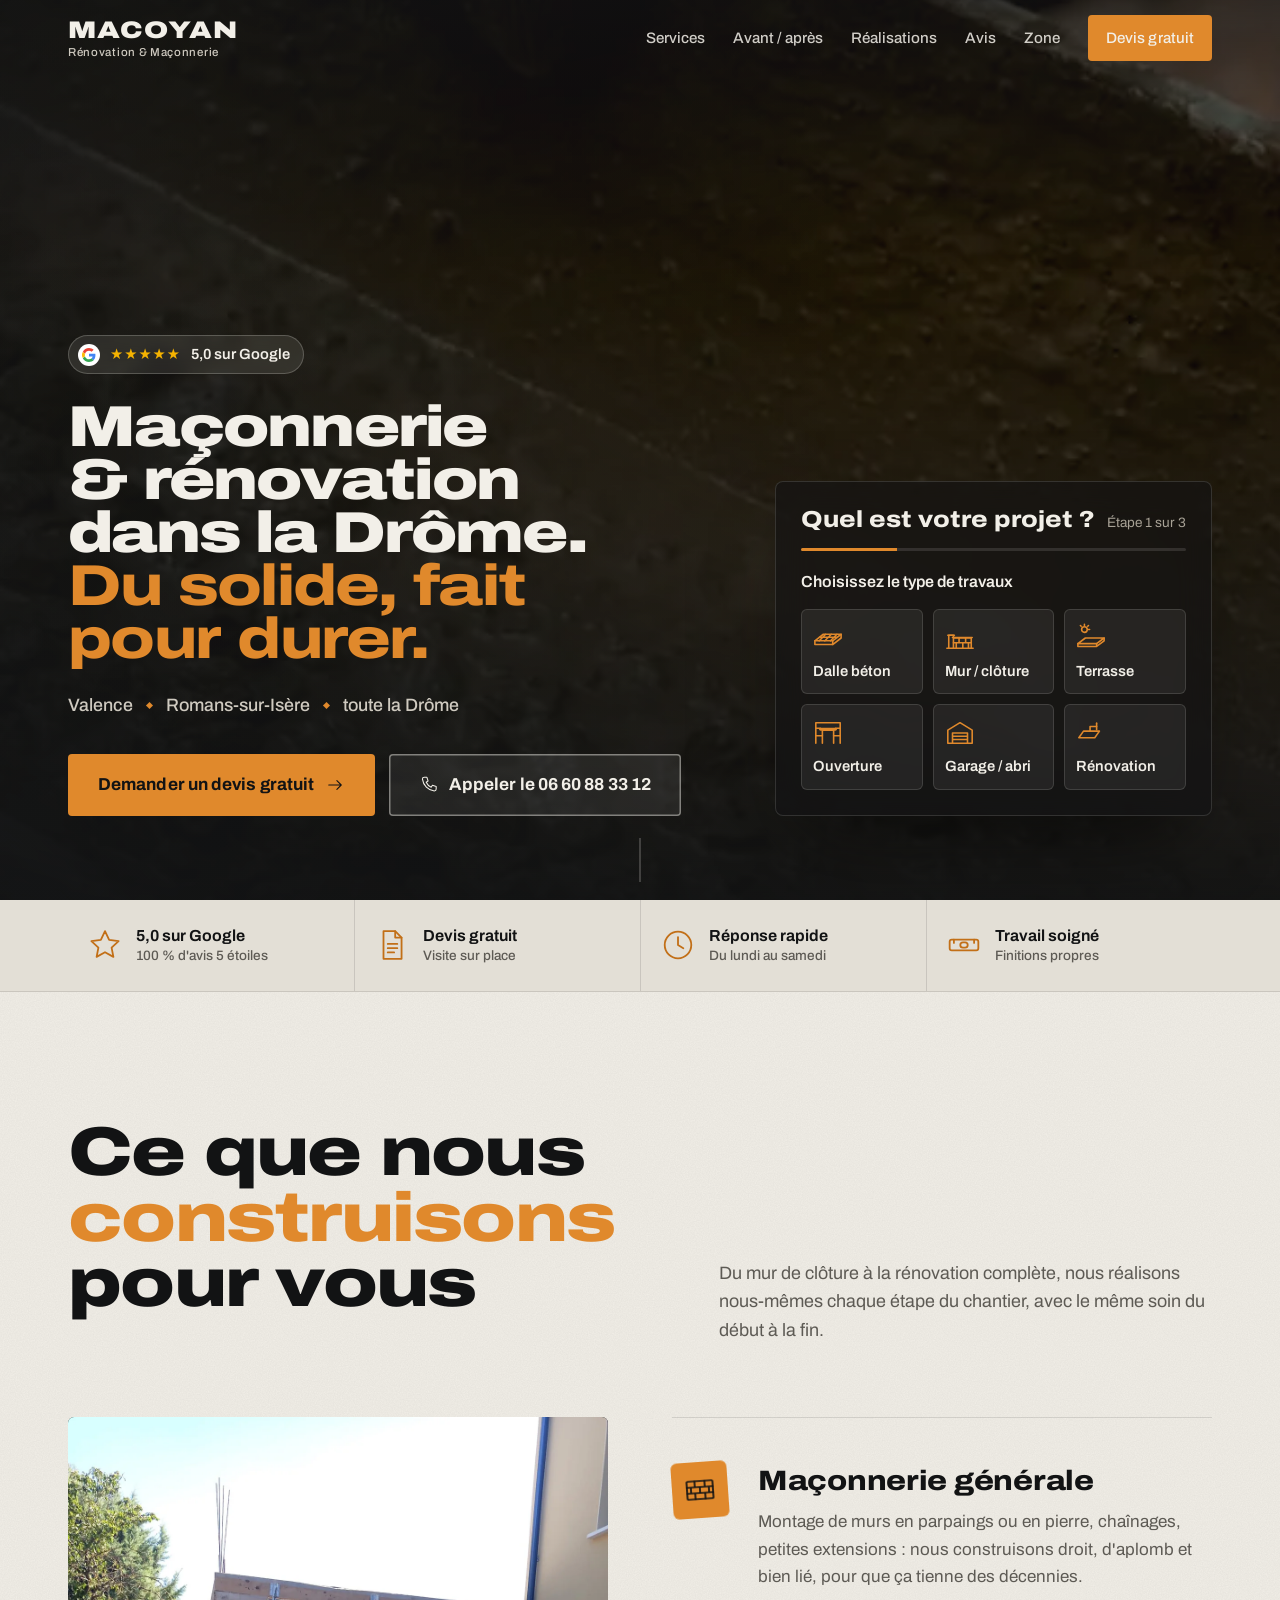
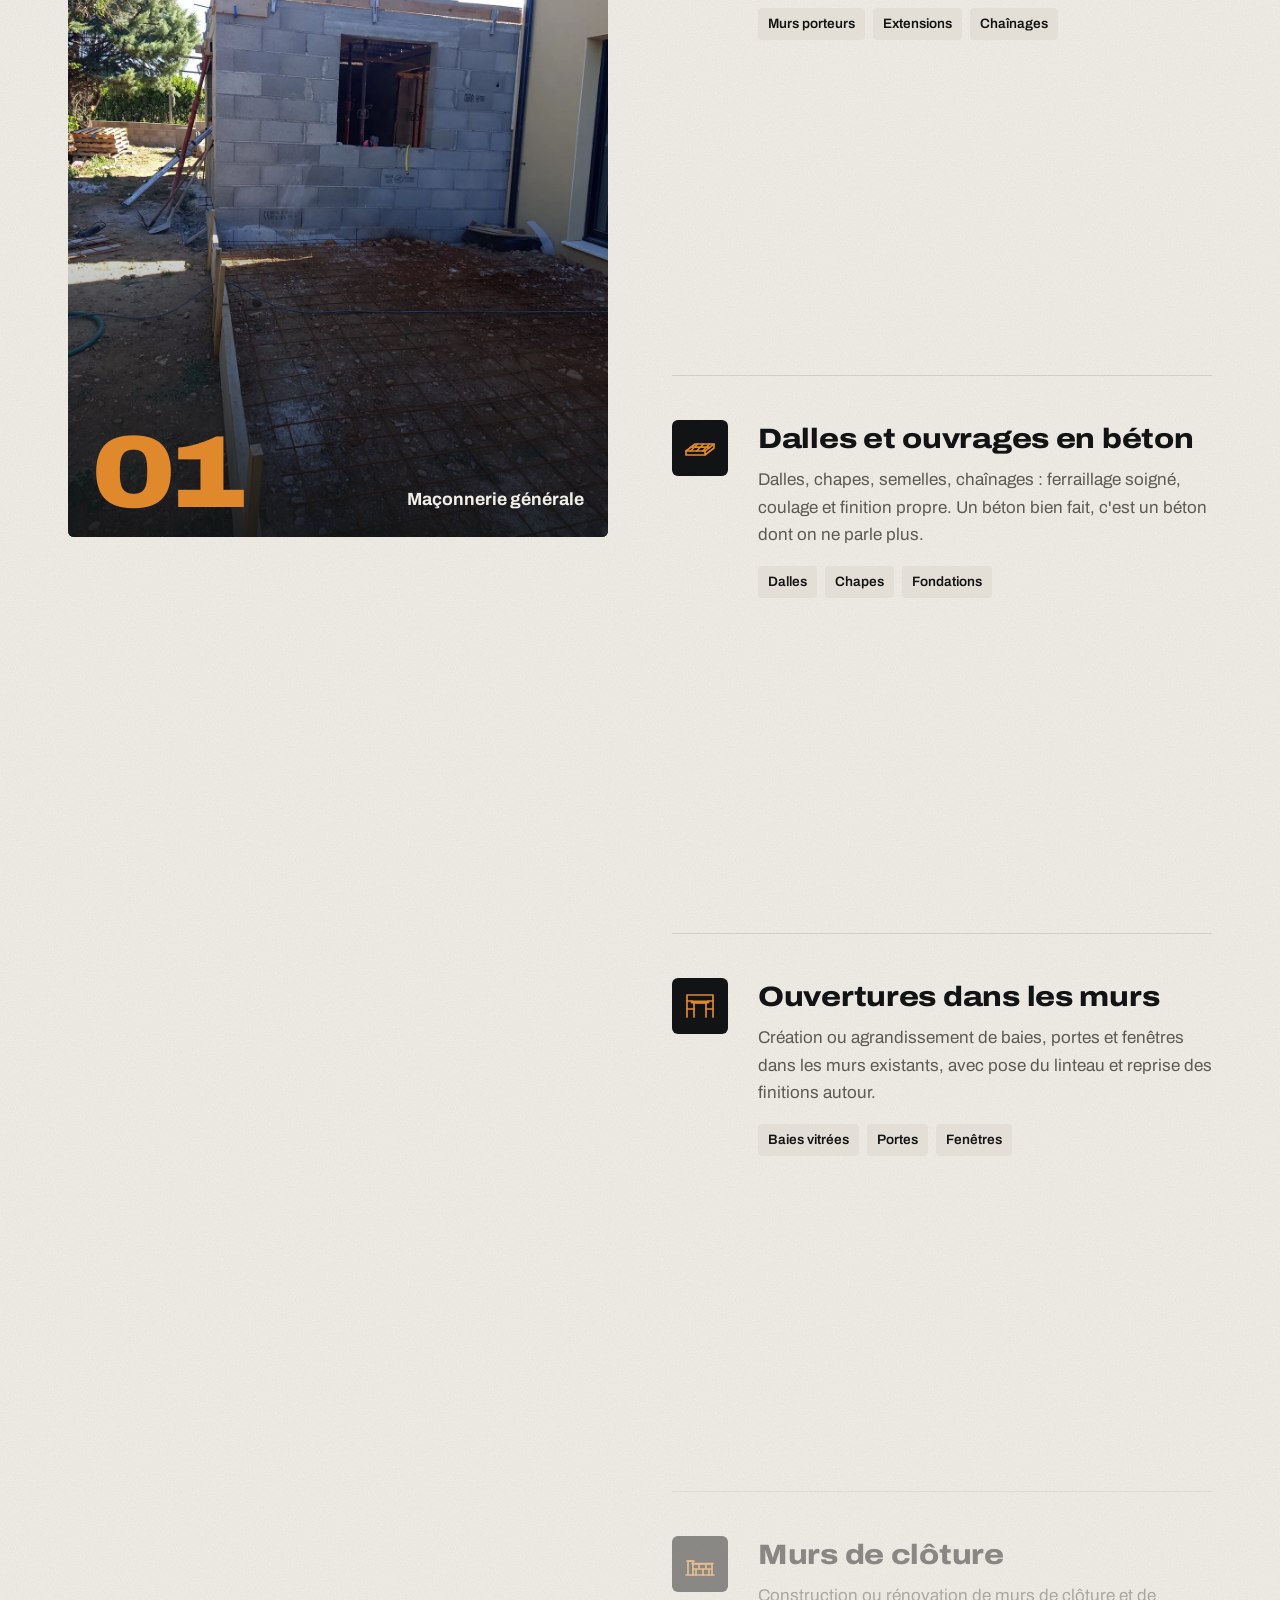
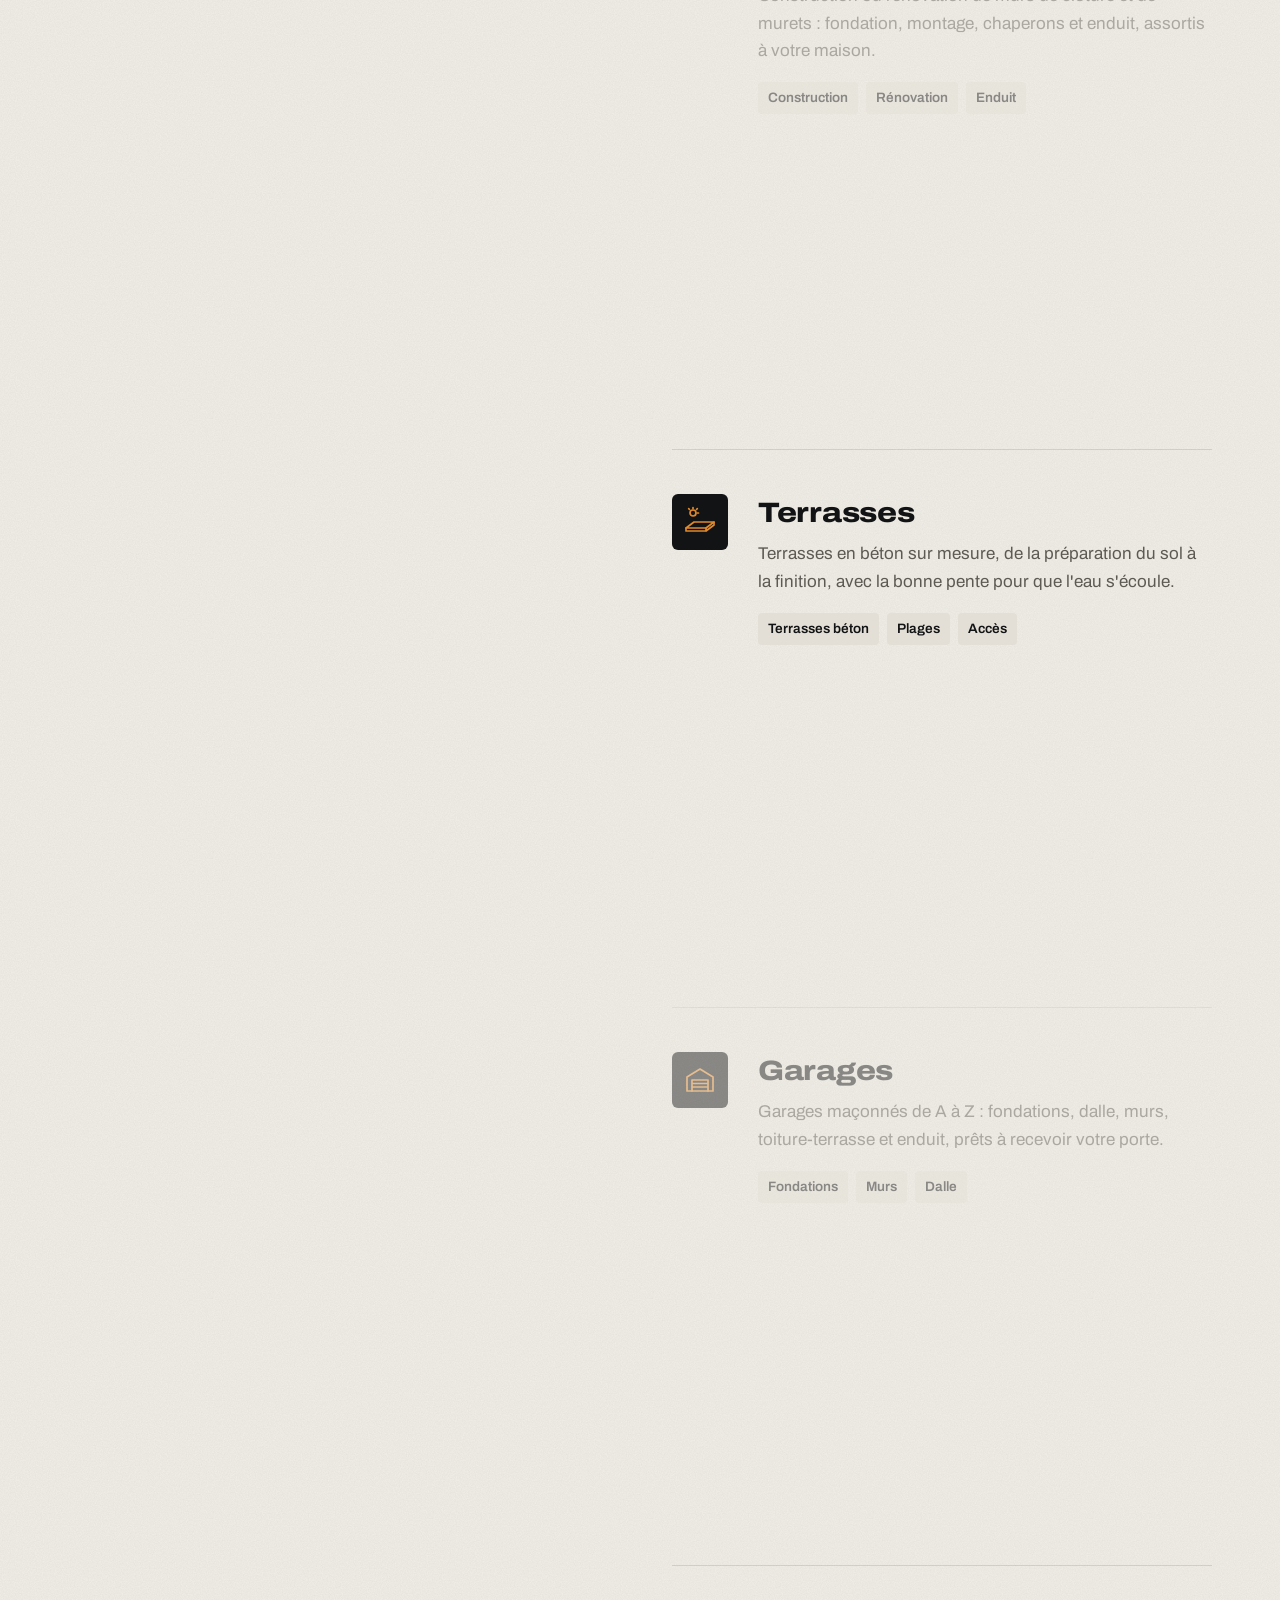
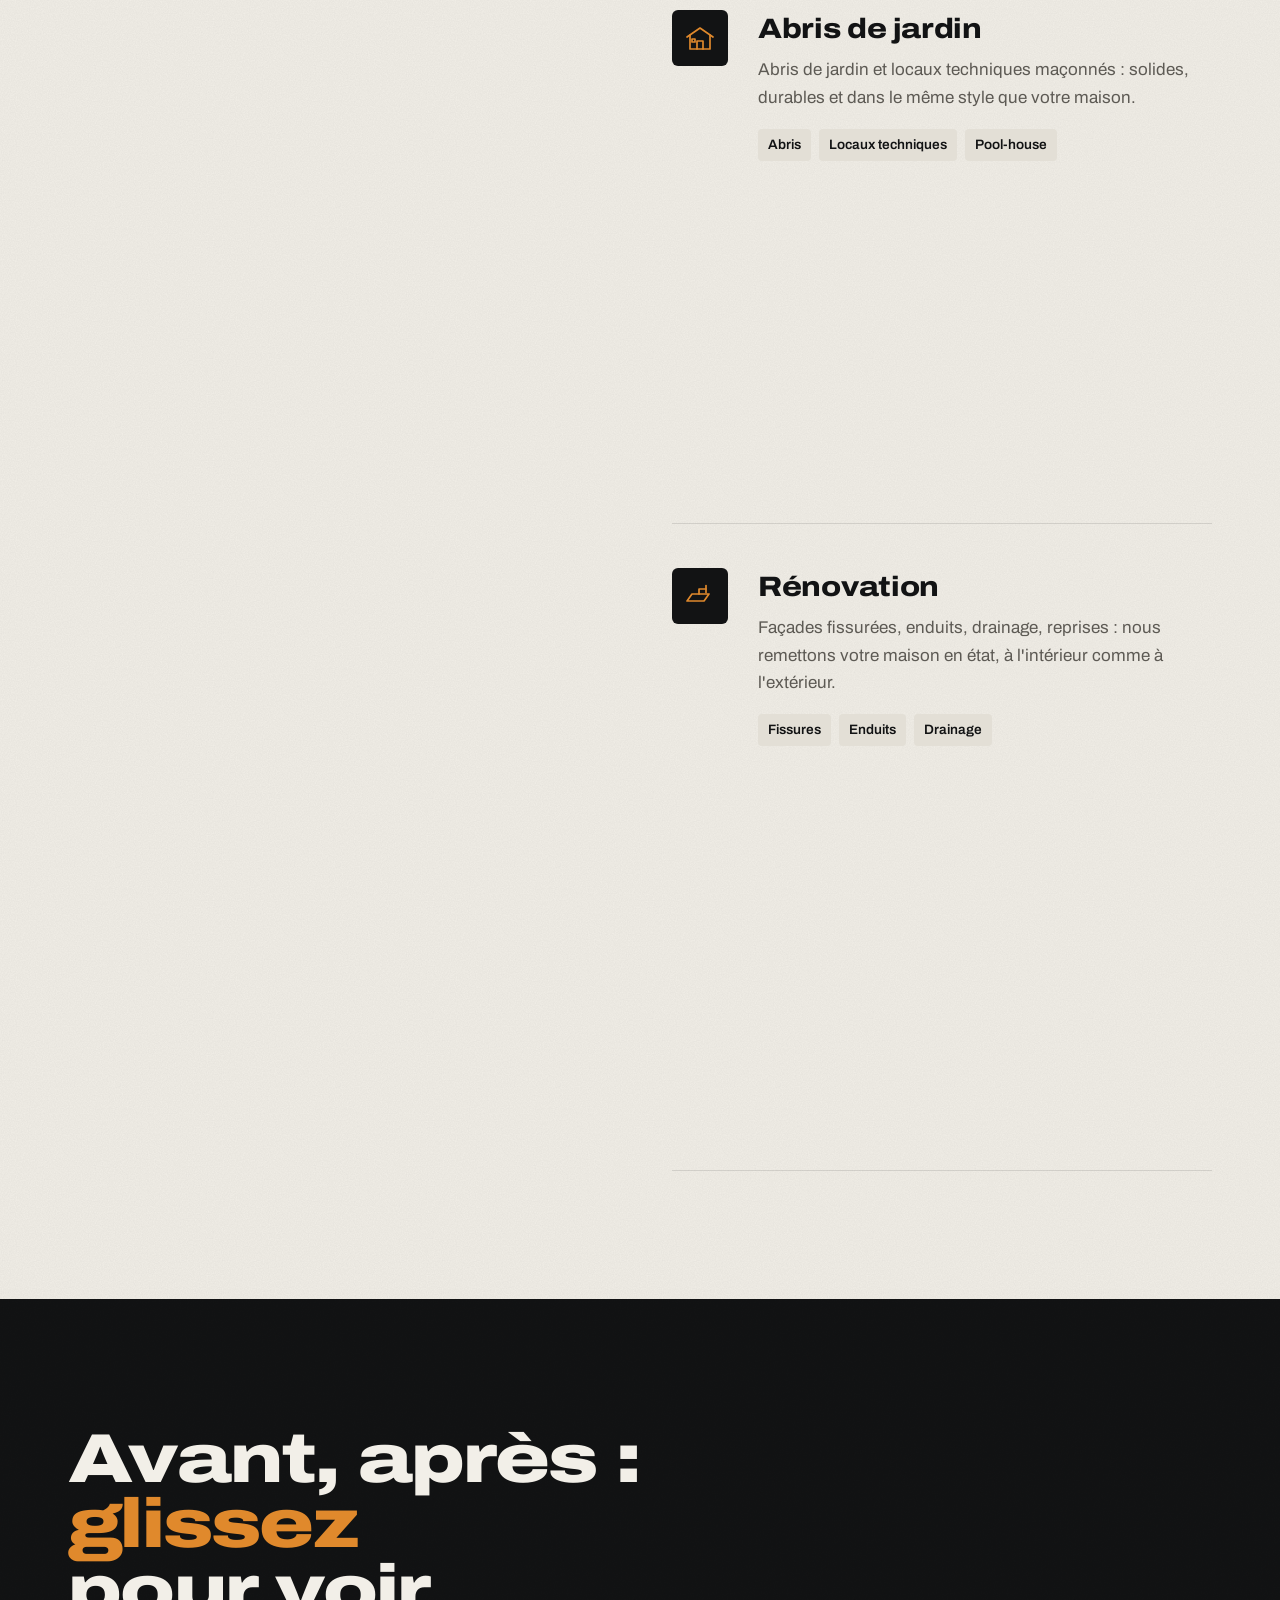
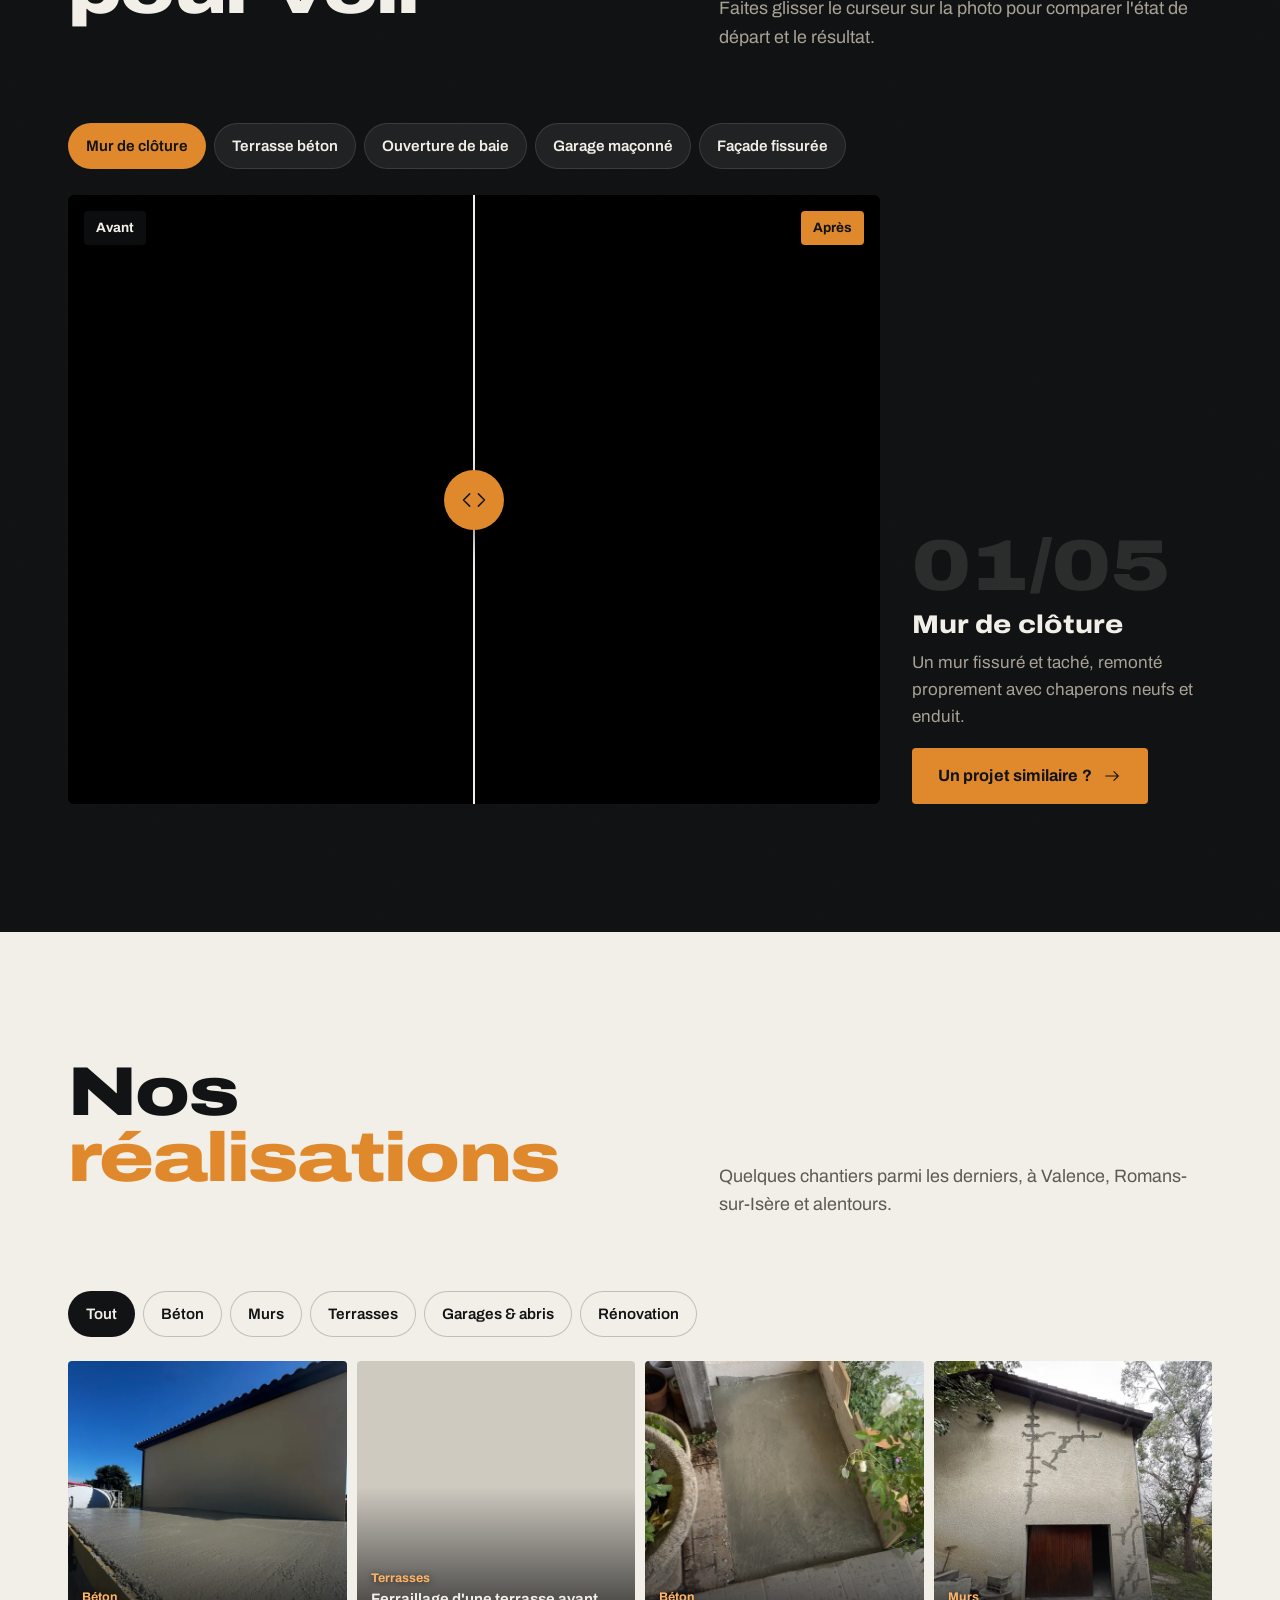
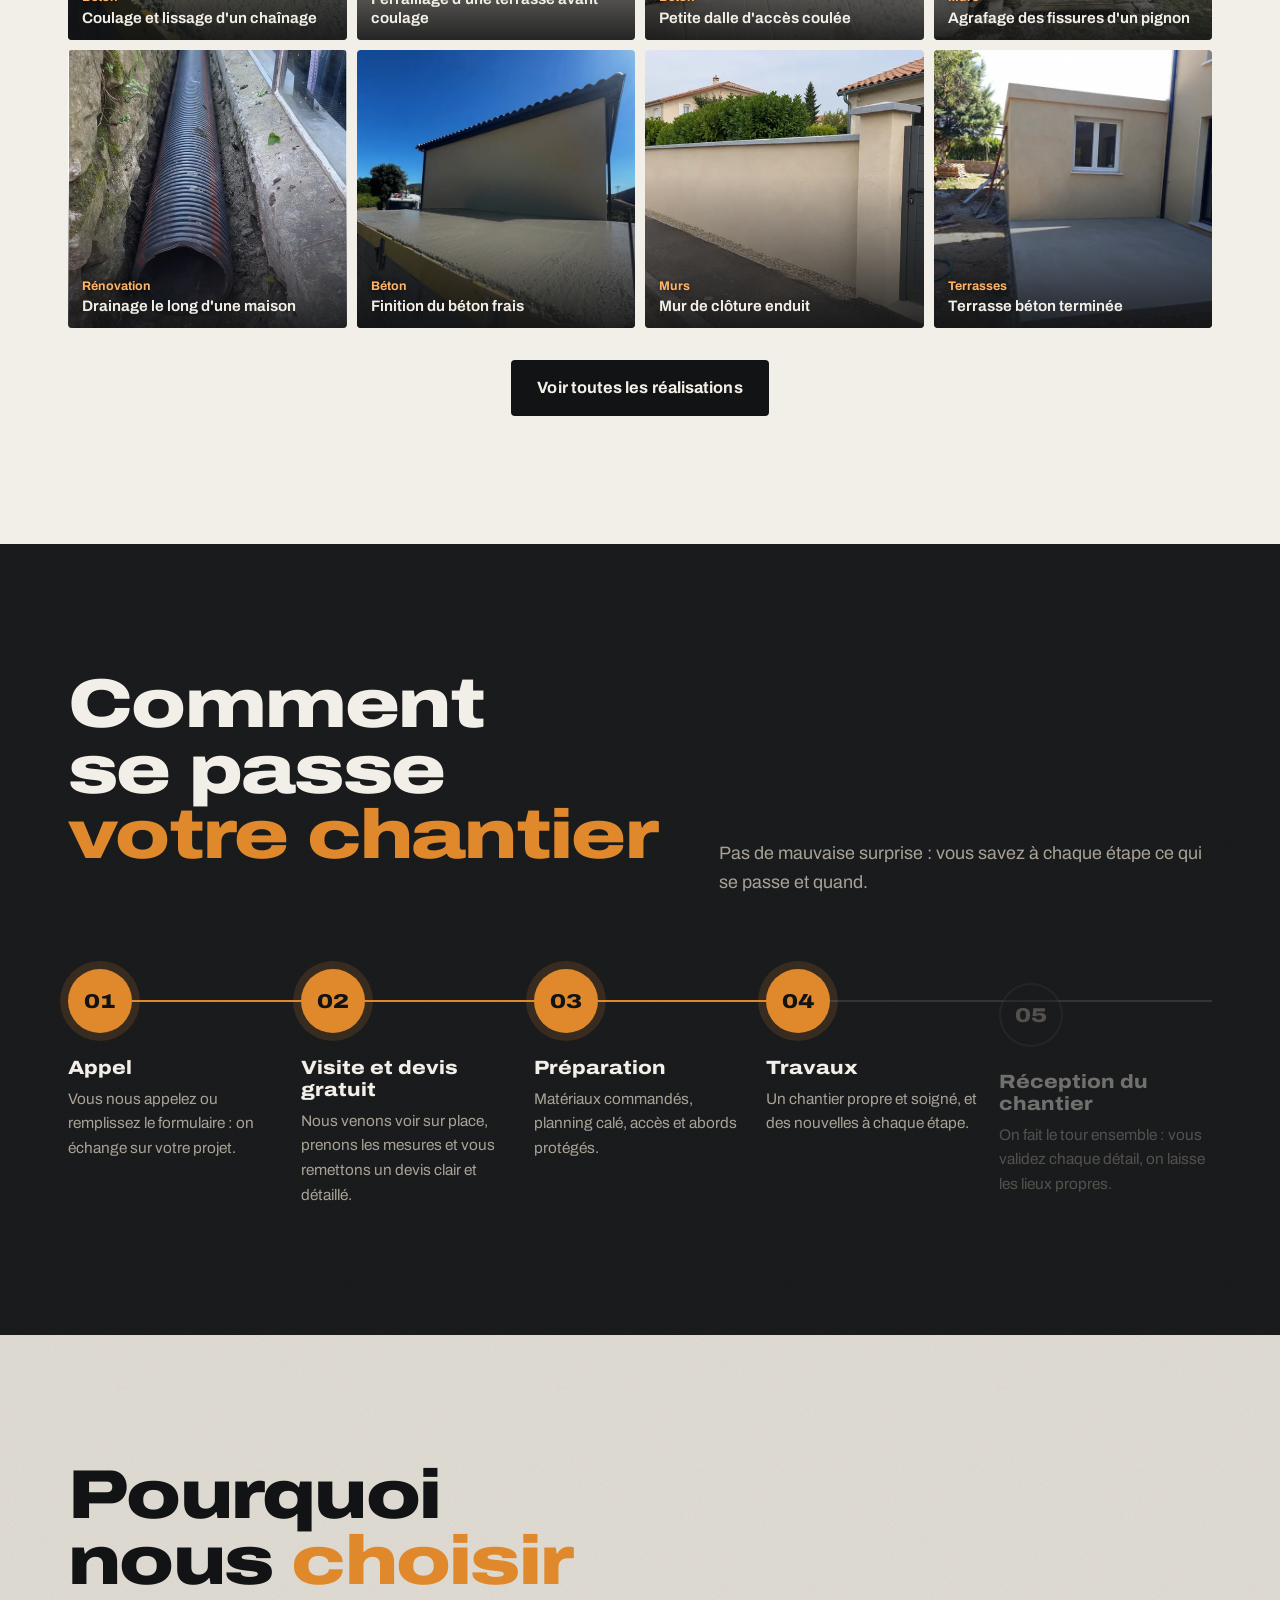
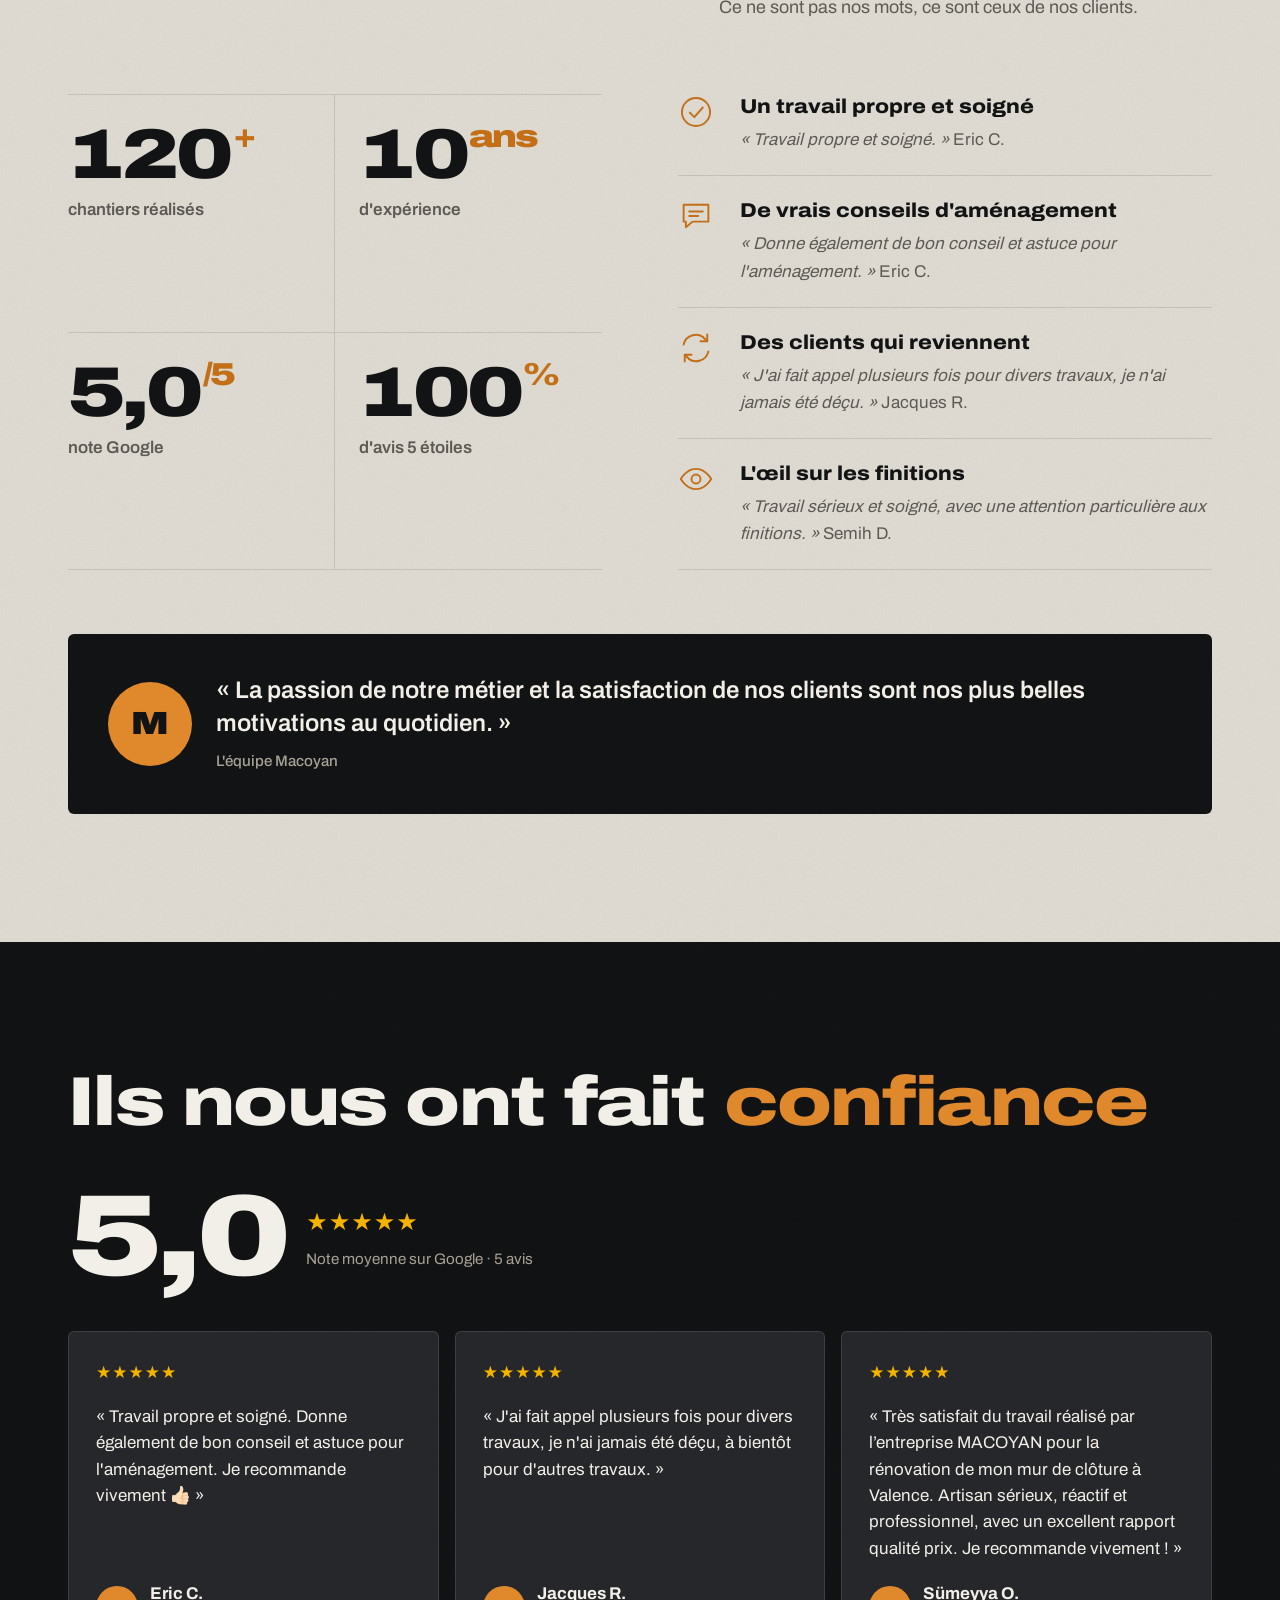
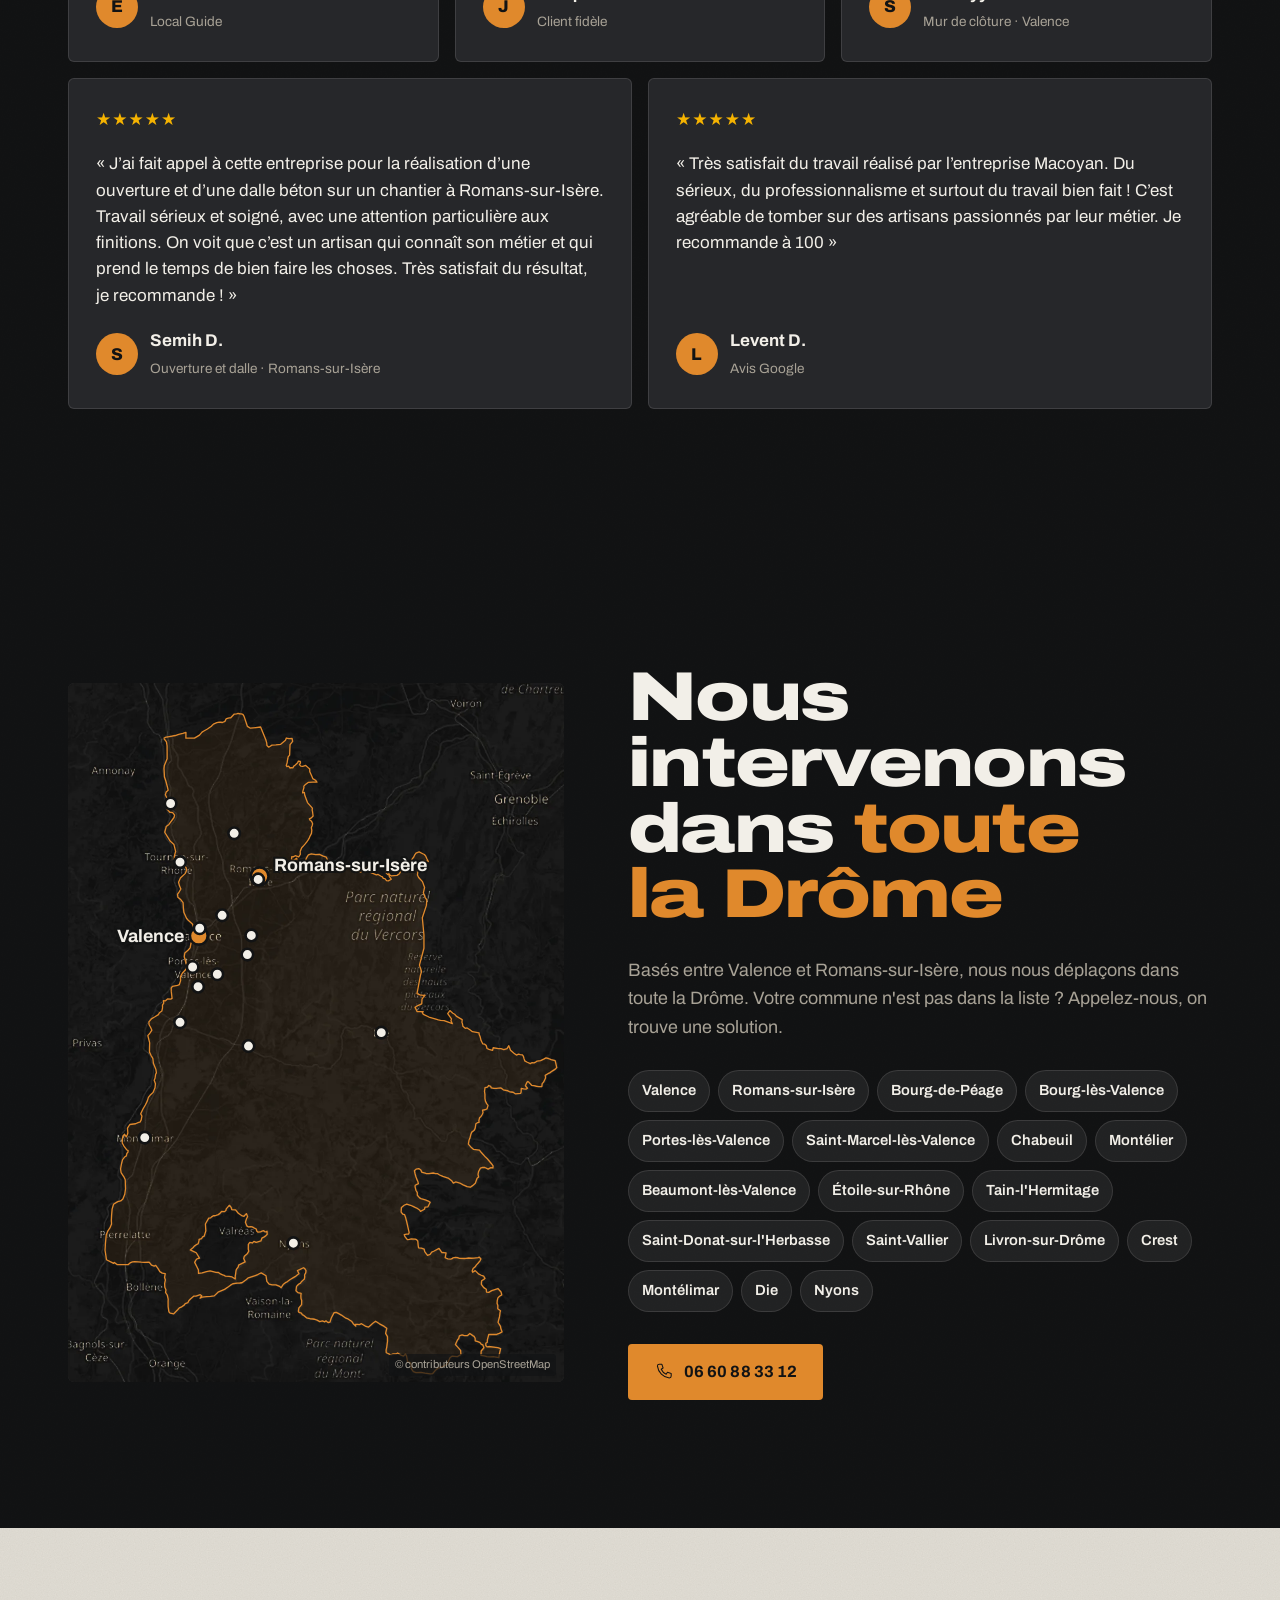
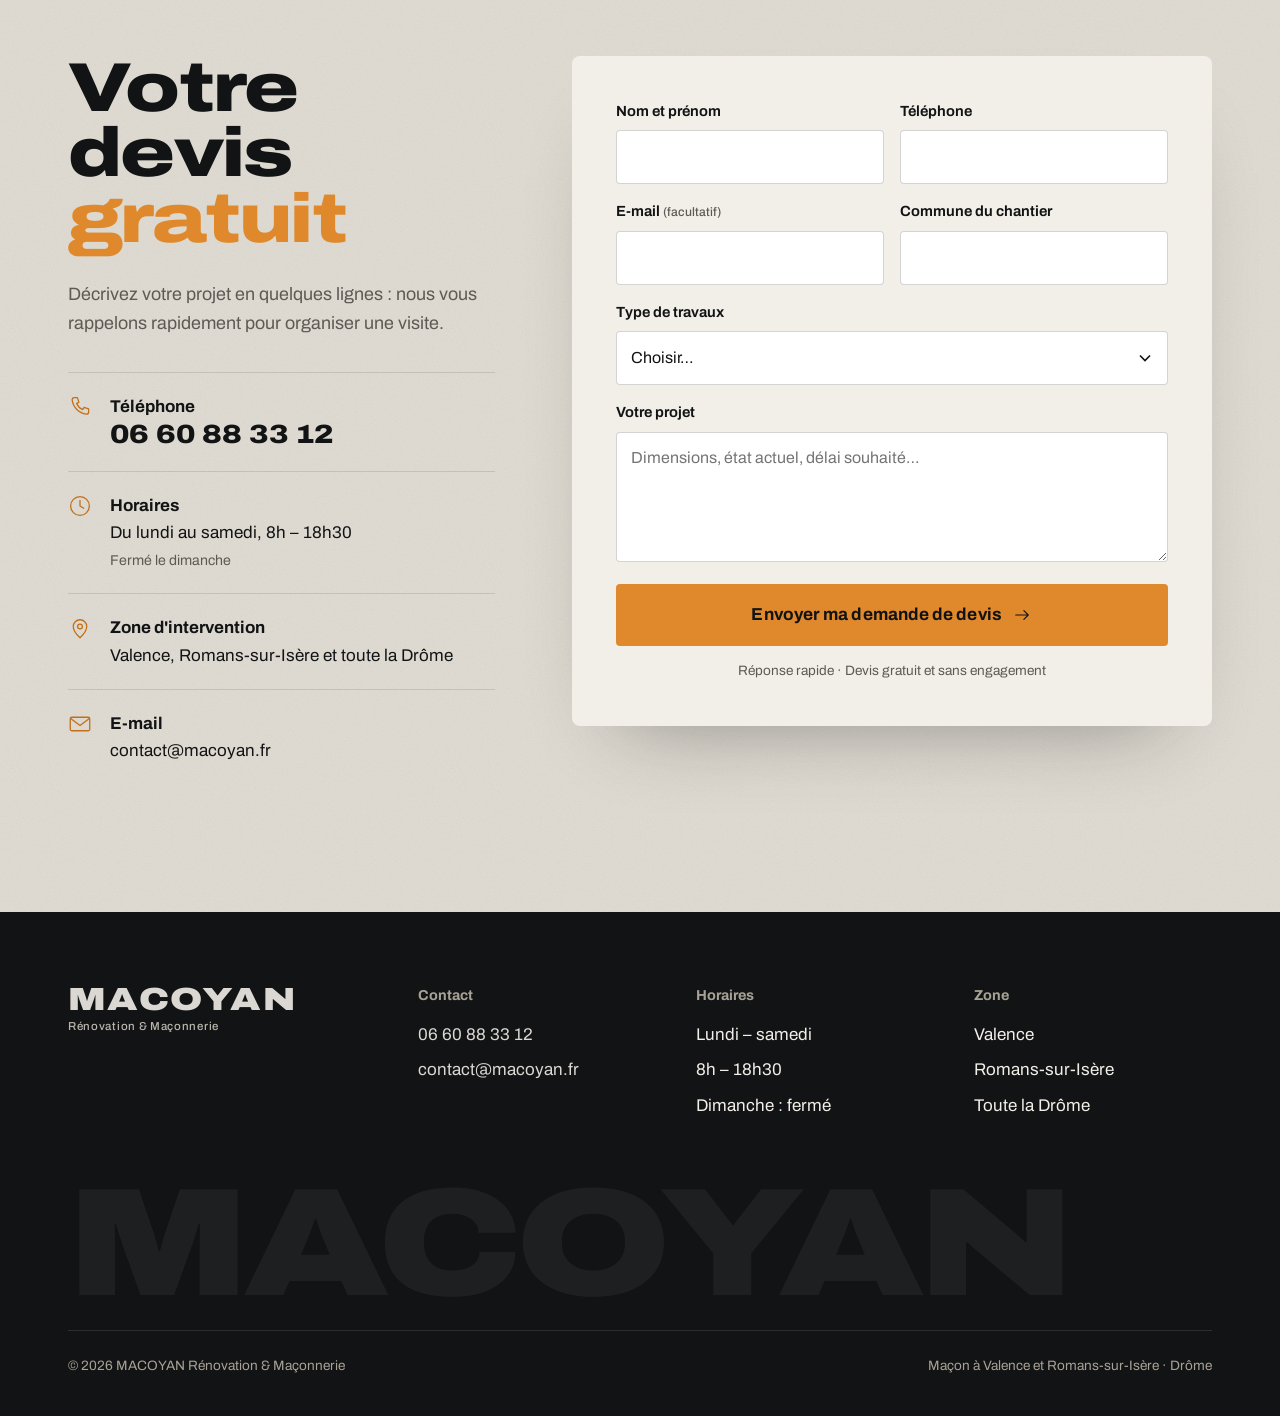
==== commit fd346bd8: "Vidéo plus nette, avant/après préchargés, frise et services au défilement" ====
--- a/index.html
+++ b/index.html
@@ -18,9 +18,9 @@
 <meta property="og:url" content="https://rovia-demos.github.io/macoyan-renovation/">
 <meta name="twitter:card" content="summary_large_image">
 <link rel="preload" href="fonts/archivo-wdth.woff2" as="font" type="font/woff2" crossorigin>
-<link rel="preload" href="img/hero-poster-960.webp" as="image" media="(max-width: 760px)">
-<link rel="preload" href="img/hero-poster-1920.webp" as="image" media="(min-width: 761px)">
-<link rel="stylesheet" href="css/style.css?v=11271047">
+<link rel="preload" href="img/hero-poster-m.webp" as="image" media="(max-width: 760px)">
+<link rel="preload" href="img/hero-poster-1920.webp" as="image" media="(min-width: 761px)" imagesrcset="img/hero-poster-960.webp 960w, img/hero-poster-1920.webp 1920w" imagesizes="100vw">
+<link rel="stylesheet" href="css/style.css?v=11271106">
 <script type="application/ld+json">{"@context": "https://schema.org", "@type": "HomeAndConstructionBusiness", "name": "MACOYAN Rénovation & Maçonnerie", "description": "Maçon à Valence et Romans-sur-Isère : maçonnerie générale, dalles béton, ouvertures, murs de clôture, terrasses, garages, abris de jardin et rénovation dans toute la Drôme.", "telephone": "+33660883312", "image": "https://rovia-demos.github.io/macoyan-renovation/og-image.jpg", "url": "https://rovia-demos.github.io/macoyan-renovation/", "areaServed": [{"@type": "City", "name": "Valence"}, {"@type": "City", "name": "Romans-sur-Isère"}, {"@type": "City", "name": "Bourg-de-Péage"}, {"@type": "City", "name": "Bourg-lès-Valence"}, {"@type": "City", "name": "Chabeuil"}, {"@type": "AdministrativeArea", "name": "Drôme"}], "openingHoursSpecification": [{"@type": "OpeningHoursSpecification", "dayOfWeek": ["Monday", "Tuesday", "Wednesday", "Thursday", "Friday", "Saturday"], "opens": "08:00", "closes": "18:30"}], "aggregateRating": {"@type": "AggregateRating", "ratingValue": "5", "reviewCount": "5", "bestRating": "5"}, "priceRange": "Devis gratuit"}</script>
 </head>
 <body>
@@ -43,8 +43,8 @@
 <main id="contenu">
 <section class="hero" id="top" aria-label="Présentation">
  <div class="hero-media">
-  <img width="1920" height="1080" src="img/hero-poster-1920.webp" srcset="img/hero-poster-960.webp 960w, img/hero-poster-1920.webp 1920w" sizes="100vw" alt="" fetchpriority="high">
-  <video id="heroVideo" muted loop playsinline preload="none" aria-hidden="true" data-src-sm="video/hero-720.mp4" data-src-lg="video/hero-1080.mp4"></video>
+  <picture><source media="(max-width: 760px)" srcset="img/hero-poster-m.webp"><img width="1920" height="1080" src="img/hero-poster-1920.webp" srcset="img/hero-poster-960.webp 960w, img/hero-poster-1920.webp 1920w" sizes="100vw" alt="" fetchpriority="high"></picture>
+  <video id="heroVideo" muted loop playsinline preload="none" aria-hidden="true" data-src-sm="video/hero-mobile.mp4" data-src-lg="video/hero-1080.mp4"></video>
  </div>
  <div class="wrap">
   <div class="hero-top">
@@ -398,6 +398,6 @@
  <button class="nx" id="lbN" aria-label="Photo suivante"><svg viewBox="0 0 32 32" fill="none" stroke="currentColor" stroke-width="1.7" stroke-linecap="round" stroke-linejoin="round" aria-hidden="true"><path d="m12 7 9 9-9 9"/></svg></button>
 </div>
 
-<script src="js/main.js?v=11271047" defer></script>
+<script src="js/main.js?v=11271106" defer></script>
 </body>
 </html>
--- a/css/style.css
+++ b/css/style.css
@@ -161,7 +161,7 @@
 .svc ul{display:flex;flex-wrap:wrap;gap:8px;list-style:none;padding:0;margin:14px 0 0}
 .svc ul li{font-size:.85rem;font-weight:600;padding:5px 10px;border-radius:4px;background:var(--beton-2)}
 .svc-photo{display:none}
-@media (min-width:981px){.svc{opacity:.45}.svc.on{opacity:1}}
+@media (min-width:981px){.svc{opacity:.45;min-height:calc(62 * var(--vh,1vh));align-content:start}.svc.on{opacity:1}.svc:last-child{min-height:calc(72 * var(--vh,1vh))}}
 
 /* Before / after */
 .ba{background:var(--ink)}
@@ -206,7 +206,7 @@
 .process{background:var(--ink-2)}
 .steps{list-style:none;margin:0;padding:0;display:grid;grid-template-columns:repeat(5,1fr);gap:20px;position:relative}
 .steps::before,.steps::after{content:"";position:absolute;left:0;right:0;top:31px;height:2px;background:var(--line)}
-.steps::after{background:var(--ocre);transform:scaleX(var(--p,0));transform-origin:left;transition:transform 1.4s var(--ease)}
+.steps::after{background:var(--ocre);transform:scaleX(var(--p,0));transform-origin:left;transition:transform .55s var(--ease)}
 .step{position:relative;z-index:1}
 .step-n{width:64px;height:64px;border-radius:50%;display:grid;place-items:center;background:var(--ink-2);box-shadow:inset 0 0 0 2px var(--line);font-stretch:125%;font-weight:850;font-size:1.25rem;color:var(--muted);transition:background-color .5s,color .5s,box-shadow .5s;margin-bottom:24px}
 .step.on .step-n{background:var(--ocre);color:var(--ink);box-shadow:0 0 0 8px rgba(224,137,44,.15)}
